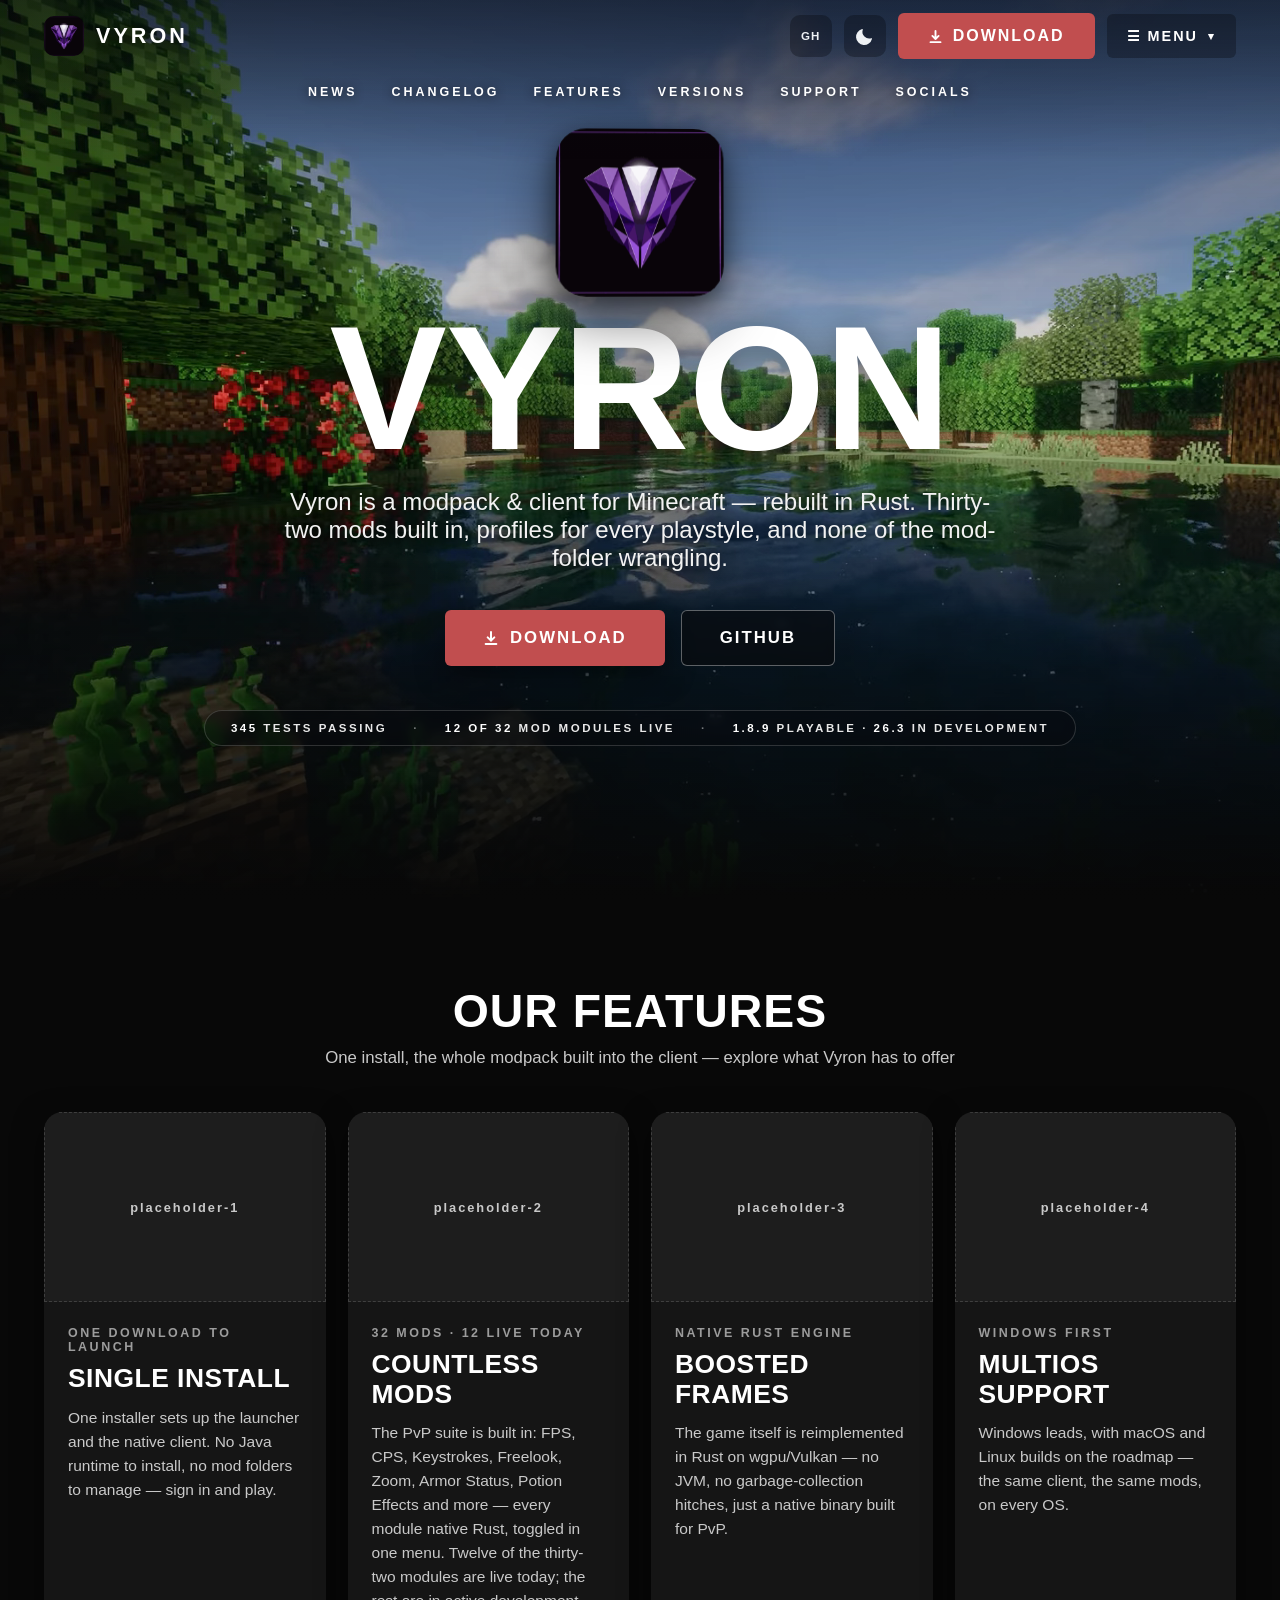
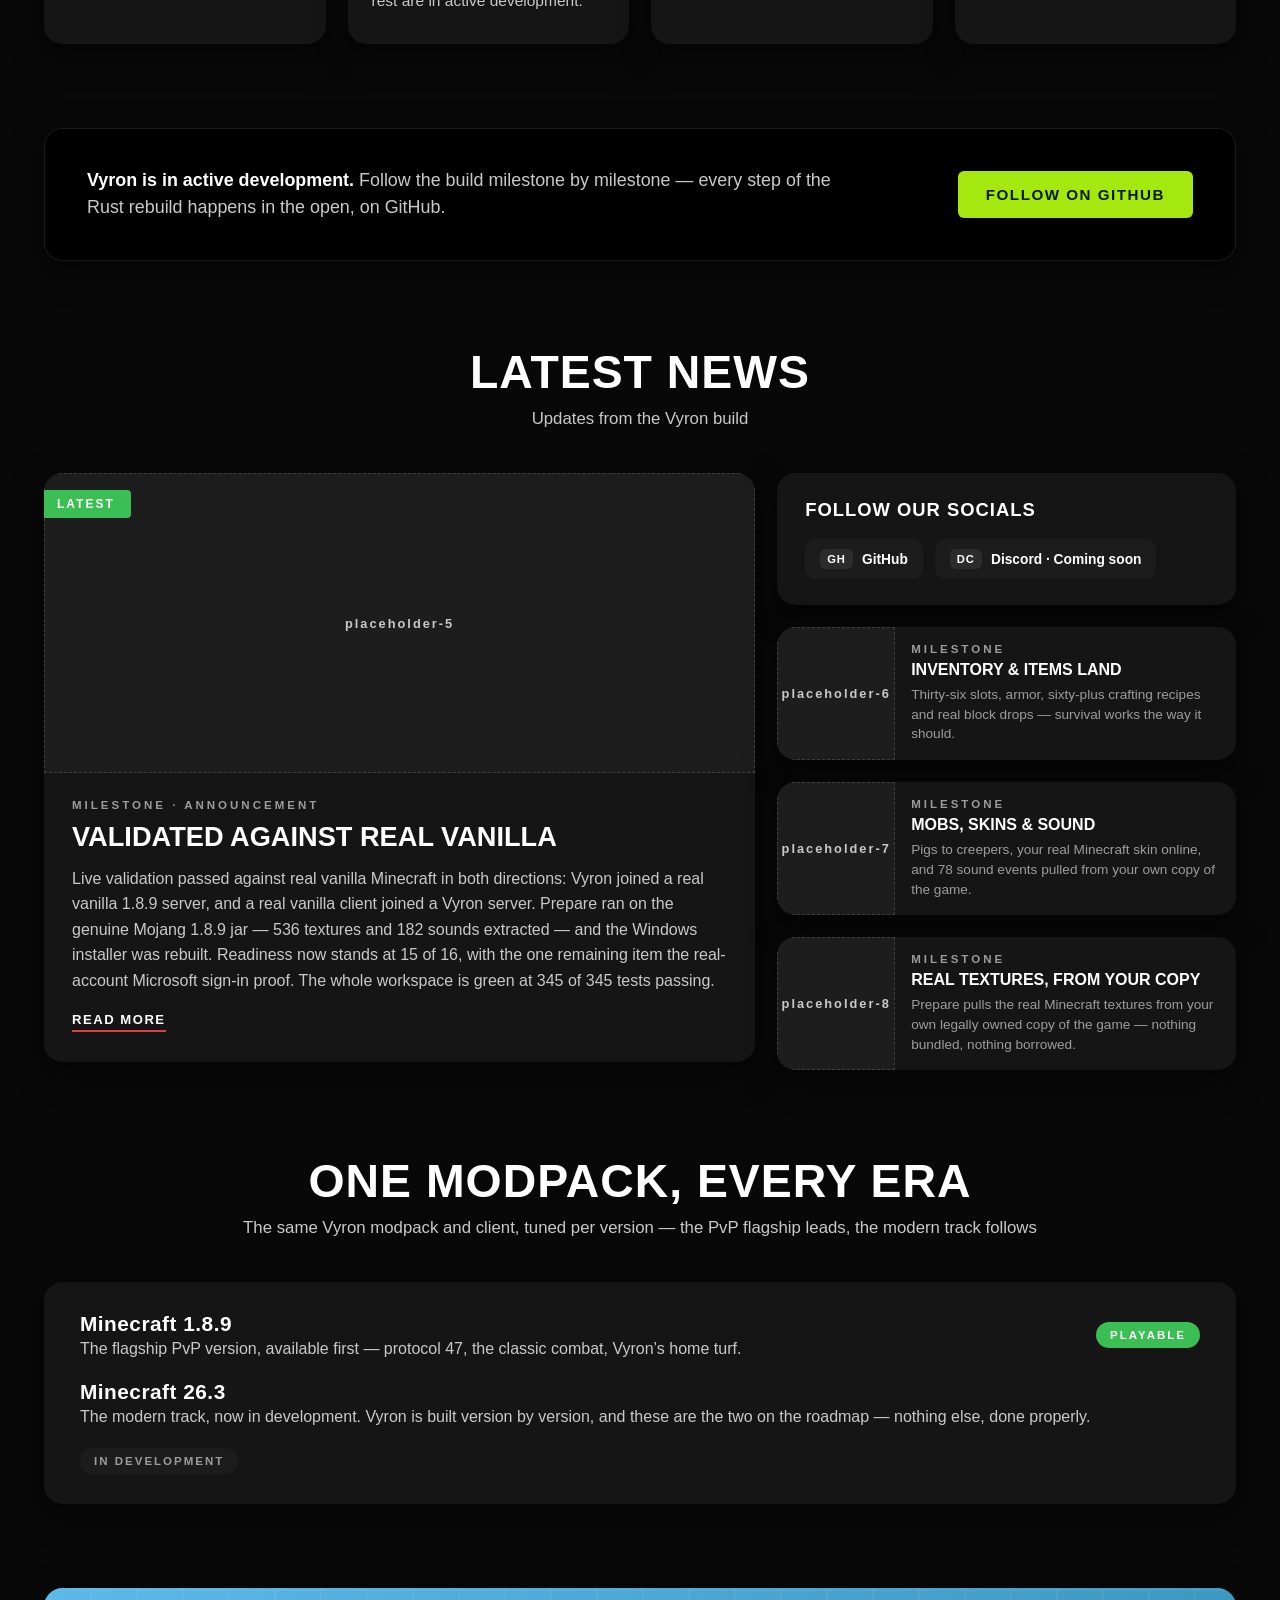
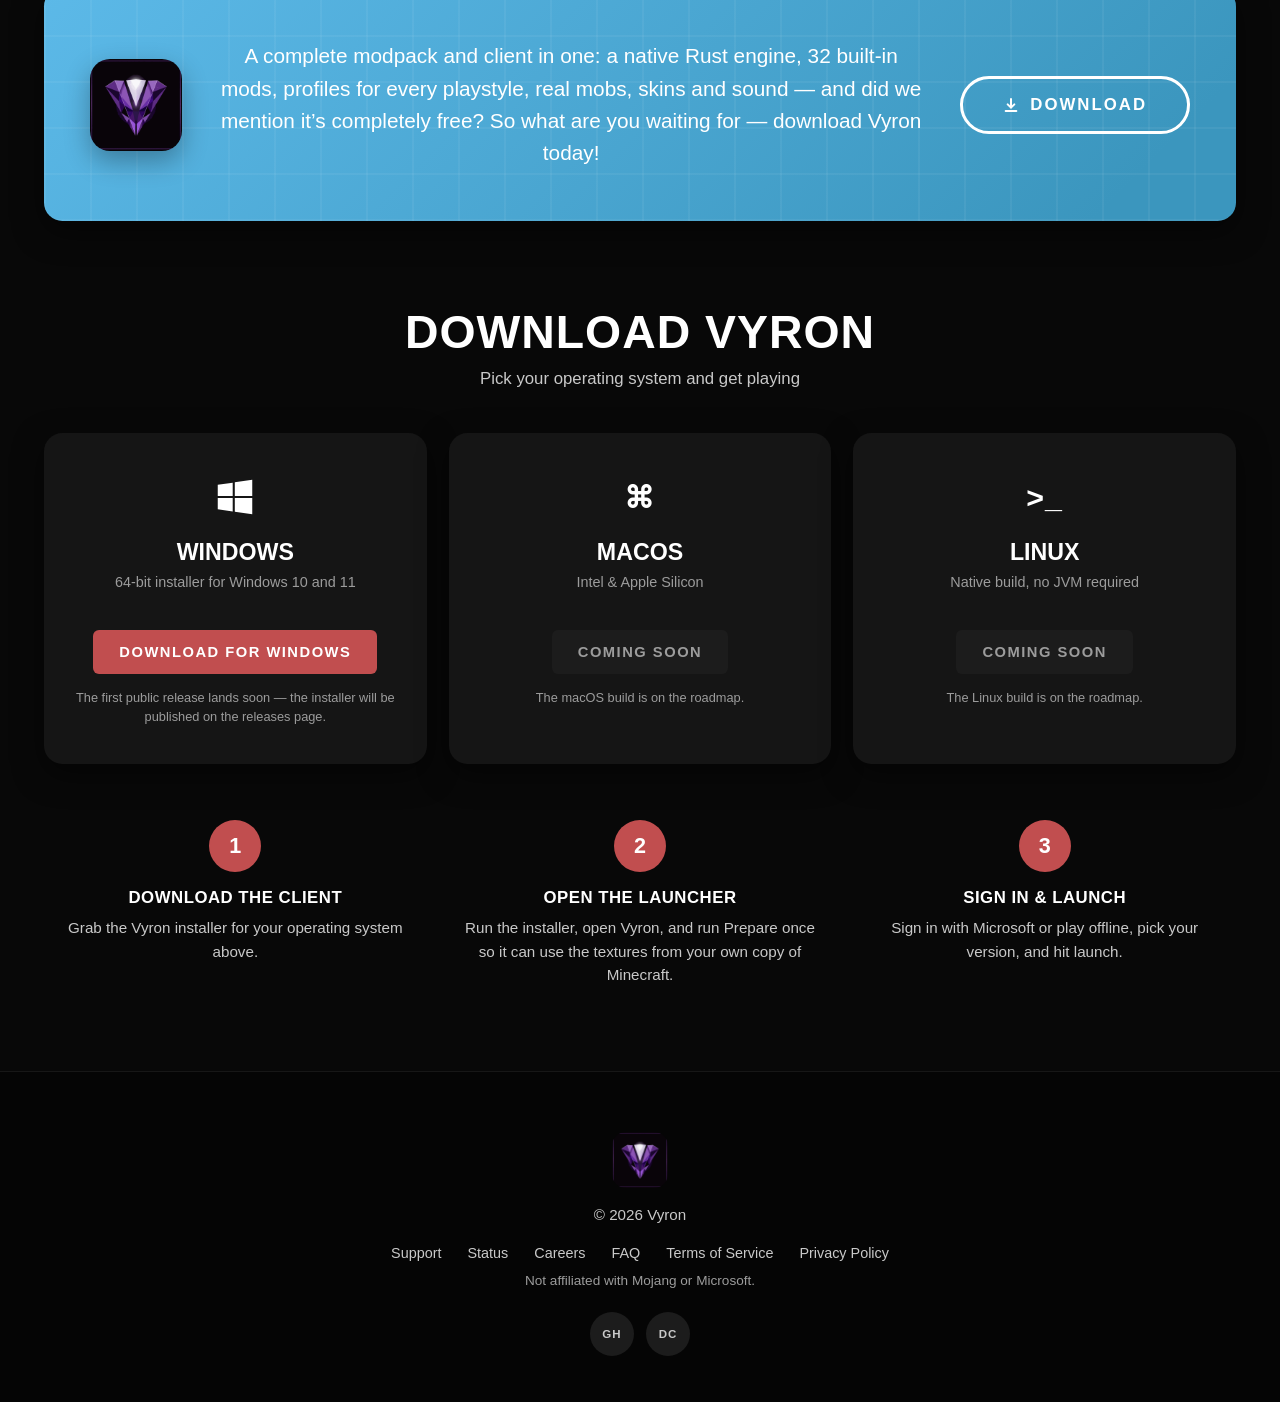
==== vyron/index.html @ 44a8073b "Vyron site: gem-logo custom cursor (theme-matched)" ====
<!DOCTYPE html>
<html lang="en" data-theme="dark">
<head>
<meta charset="UTF-8">
<meta name="viewport" content="width=device-width, initial-scale=1.0">
<title>Vyron — The Minecraft Modpack &amp; Client, Rebuilt in Rust</title>
<meta name="description" content="Vyron is a modpack and client for Minecraft, rebuilt natively in Rust — 32 mods built in, profiles for every playstyle, real mobs, inventory, skins and sound. Completely free.">
<link rel="icon" type="image/png" href="[data-uri]">
<script>
  /* Theme init (runs before first paint): saved choice wins, dark is the default. */
  (function () {
    var t = 'dark';
    try { var s = localStorage.getItem('vyron-theme'); if (s === 'light' || s === 'dark') t = s; } catch (e) {}
    document.documentElement.setAttribute('data-theme', t);
  })();
</script>
<style>
  /* Vyron v4 — dual-theme design system.
     Dark: the reference client's extracted dark palette (bg #080808, cards
     #151515, CTA #c14e4f, accents #db4040 / #3bbe54 / #3b96be / #A4E80F).
     Light: a designed companion palette in the same family — near-white
     surfaces, white cards, ink text, the same salmon CTA. */
  :root{
    --red:#c14e4f; --red-hover:#d2595a; --red-bright:#db4040;
    --green:#3bbe54; --lime:#a4e80f; --blue:#3b96be;
    --radius:1.15rem;
    --font-head:'Panton','Arial Black','Helvetica Neue',Arial,sans-serif;
    --font-body:'Roboto','Helvetica Neue',Arial,sans-serif;
  }
  [data-theme="dark"]{
    color-scheme:dark;
    --bg:#080808; --card:#151515; --muted:#1c1c1c; --muted2:#262626;
    --text:#ffffff; --text2:#c9c9c9; --text3:#9c9c9c;
    --nav-solid:#090400; --nav2:rgba(9,4,0,.65);
    --border:rgba(255,255,255,.07); --border2:rgba(255,255,255,.14);
    --iconbg:rgba(255,255,255,.07); --iconbg-hover:rgba(255,255,255,.15);
    --shadow:0 10px 30px rgba(0,0,0,.5);
    --panel-shadow:0 24px 60px rgba(0,0,0,.55);
    --scrim-top:rgba(4,6,10,.42);
    --foot-bg:#050505; --foot-text:#c9c9c9; --foot-text2:#9c9c9c; --foot-chip:#1c1c1c; --foot-chip-hover:#262626;
  }
  [data-theme="light"]{
    color-scheme:light;
    --bg:#f4f4f1; --card:#ffffff; --muted:#ececea; --muted2:#e1e1dc;
    --text:#14161a; --text2:#42474e; --text3:#72767e;
    --nav-solid:#ffffff; --nav2:rgba(255,255,255,.85);
    --border:rgba(15,20,25,.09); --border2:rgba(15,20,25,.18);
    --iconbg:rgba(15,20,25,.06); --iconbg-hover:rgba(15,20,25,.12);
    --shadow:0 10px 28px rgba(23,32,44,.10);
    --panel-shadow:0 24px 60px rgba(23,32,44,.22);
    --scrim-top:rgba(8,18,28,.30);
    --foot-bg:#101114; --foot-text:#c9c9c9; --foot-text2:#9c9c9c; --foot-chip:#1c1c1c; --foot-chip-hover:#262626;
  }
  *{margin:0;padding:0;box-sizing:border-box}
  html{scroll-behavior:smooth}
  body{background:var(--bg);color:var(--text);font-family:var(--font-body);-webkit-font-smoothing:antialiased;overflow-x:hidden;transition:background .35s ease,color .35s ease}
  a{color:inherit;text-decoration:none}
  img{display:block;max-width:100%}
  button{font-family:inherit}
  :focus-visible{outline:2px solid var(--blue);outline-offset:2px}
  .wrap{max-width:1240px;margin:0 auto;padding:0 24px}
  section[id],div[id="versions"],div[id="about"]{scroll-margin-top:118px}

  /* ---------- NAV ---------- */
  header{position:fixed;top:0;left:0;right:0;z-index:100}
  header .nav1,header .nav2{transition:background .35s ease,border-color .35s ease}
  /* Over the hero the header goes fully transparent: both bars lose
     their solid fill; a soft top gradient + white nav ink (scoped to
     the two bars, never the menu panel) keep text readable over the
     bright video in both themes. Past the hero, JS drops .over-hero
     and the theme's solid bar returns. */
  header.over-hero::before{content:"";position:absolute;inset:0;height:160px;background:linear-gradient(180deg,rgba(3,6,12,.46),rgba(3,6,12,0));pointer-events:none}
  header.over-hero .nav1,header.over-hero .nav2{--text:#ffffff;--text2:#eef1f4;--text3:#ccd3da;--iconbg:rgba(8,10,16,.34);--iconbg-hover:rgba(8,10,16,.56);background:transparent;border-bottom-color:transparent;position:relative;z-index:1}
  header.over-hero .nav2{backdrop-filter:none;-webkit-backdrop-filter:none}
  header.over-hero .brand span,header.over-hero .nav2 a{color:#fff;text-shadow:0 1px 10px rgba(0,0,0,.6)}
  .nav1{background:var(--nav-solid);border-bottom:1px solid var(--border);transition:background .35s ease}
  .nav1 .wrap{display:flex;align-items:center;justify-content:space-between;height:72px;gap:16px}
  .brand{display:flex;align-items:center;gap:12px;min-width:0}
  .brand img,.brand .logo-art{width:40px;height:40px;border-radius:10px;flex:none}
  .brand span{font-family:var(--font-head);font-weight:900;font-size:1.35rem;letter-spacing:3px;white-space:nowrap}
  .nav1-right{display:flex;align-items:center;gap:12px;flex:none}
  .icon-btn{display:inline-flex;align-items:center;justify-content:center;width:42px;height:42px;border-radius:10px;background:var(--iconbg);color:var(--text2);font-family:var(--font-head);font-size:.72rem;font-weight:900;letter-spacing:1px;cursor:pointer;border:none;transition:background .2s,color .2s}
  .icon-btn:hover{background:var(--iconbg-hover);color:var(--text)}
  .icon-btn svg{width:19px;height:19px;display:block}
  #themeBtn .ic-sun{display:none}
  [data-theme="light"] #themeBtn .ic-sun{display:block}
  [data-theme="light"] #themeBtn .ic-moon{display:none}
  .btn-download-nav{background:var(--red);color:#fff;font-family:var(--font-head);font-weight:900;letter-spacing:2px;font-size:1rem;padding:14px 30px;border-radius:6px;display:inline-flex;align-items:center;gap:10px;transition:background .2s;white-space:nowrap}
  .btn-download-nav:hover{background:var(--red-hover)}
  .btn-menu{background:var(--iconbg);color:var(--text);font-family:var(--font-head);font-weight:900;letter-spacing:2px;font-size:.9rem;padding:14px 20px;border-radius:6px;border:none;cursor:pointer;display:inline-flex;align-items:center;gap:10px;transition:background .2s;white-space:nowrap}
  .btn-menu:hover{background:var(--iconbg-hover)}
  .btn-menu .chev{transition:transform .25s ease;font-size:.7rem}
  .btn-menu[aria-expanded="true"] .chev{transform:rotate(180deg)}
  .nav2{background:var(--nav2);backdrop-filter:blur(8px);-webkit-backdrop-filter:blur(8px);border-bottom:1px solid var(--border)}
  @media(max-width:899px){.nav2{display:none}}
  .nav2 .wrap{display:flex;justify-content:center;flex-wrap:wrap;gap:8px 34px;padding-top:12px;padding-bottom:12px}
  .nav2 a{font-size:.78rem;font-weight:700;letter-spacing:3px;color:var(--text2);text-transform:uppercase;transition:color .2s}
  .nav2 a:hover{color:var(--text)}

  /* ---------- MENU PANEL (top-right) ---------- */
  .menu-panel{position:absolute;top:calc(100% + 8px);right:max(16px,calc((100vw - 1240px)/2 + 24px));width:min(332px,calc(100vw - 32px));background:var(--card);border:1px solid var(--border2);border-radius:16px;box-shadow:var(--panel-shadow);padding:10px;z-index:200;opacity:0;visibility:hidden;transform:translateY(-8px) scale(.98);transform-origin:top right;transition:opacity .18s ease,transform .18s ease,visibility .18s}
  .menu-panel.open{opacity:1;visibility:visible;transform:none}
  .menu-panel .mlabel{font-size:.68rem;font-weight:700;letter-spacing:3px;color:var(--text3);text-transform:uppercase;padding:10px 14px 6px}
  .menu-panel a.mlink{display:flex;justify-content:space-between;align-items:center;padding:12px 14px;border-radius:10px;font-weight:700;letter-spacing:1.5px;font-size:.86rem;text-transform:uppercase;color:var(--text);transition:background .15s}
  .menu-panel a.mlink:hover{background:var(--muted)}
  .menu-panel a.mlink .arr{color:var(--text3);font-weight:400;letter-spacing:0}
  .menu-panel .mdiv{height:1px;background:var(--border);margin:8px 6px}
  .menu-panel .mdload{display:flex;align-items:center;justify-content:center;gap:10px;margin:6px 4px 4px;background:var(--red);color:#fff;font-family:var(--font-head);font-weight:900;letter-spacing:2px;font-size:.95rem;padding:14px;border-radius:10px;transition:background .2s}
  .menu-panel .mdload:hover{background:var(--red-hover)}

  /* ---------- HERO ---------- */
  .hero{min-height:100vh;min-height:100svh;display:flex;align-items:center;justify-content:center;text-align:center;position:relative;overflow:hidden;background:#0a1220}
  .hero-stack{position:absolute;inset:0;will-change:transform}
  .hero-video{position:absolute;inset:0;width:100%;height:100%;object-fit:cover;object-position:center;display:block;background:#0a1220}
  .logo-art{display:block;background-image:url("[data-uri]");background-size:cover;background-position:center;border-radius:18%}
  [data-theme="light"] .logo-art{background-image:url("[data-uri]")}
  .hero::after{content:"";position:absolute;inset:0;pointer-events:none;background:linear-gradient(180deg,var(--scrim-top) 0%,rgba(4,6,10,.10) 42%,var(--bg) 100%)}
  .hero-inner{position:relative;z-index:1;padding:80px 24px 110px;display:flex;flex-direction:column;align-items:center}
  .hero-logo-stage{perspective:950px;margin-bottom:10px}
  .hero-logo3d{position:relative;width:168px;height:168px;transform-style:preserve-3d;will-change:transform}
  .hero-icon{width:100%;height:100%;border-radius:18%;margin:0;box-shadow:calc(var(--shx,0)*1px) calc(20px + var(--shy,0)*1px) 55px rgba(0,0,0,.55),calc(var(--shx,0)*.45px) 8px 22px rgba(0,0,0,.4)}
  .logo-fx{position:absolute;inset:0;pointer-events:none}
  .logo-shine-clip{position:absolute;inset:0;clip-path:polygon(40.5% 22.5%,59.5% 22.5%,50% 50.5%)}
  .logo-shine-band{position:absolute;top:-14%;bottom:-14%;left:0;width:55%;background:linear-gradient(100deg,transparent 0%,rgba(255,255,255,.5) 38%,rgba(255,255,255,.95) 50%,rgba(255,255,255,.5) 62%,transparent 100%);mix-blend-mode:screen;transform:translateX(-260%);animation:logoShine 6.4s ease-in-out infinite}
  @keyframes logoShine{0%{transform:translateX(-260%)}20%{transform:translateX(360%)}100%{transform:translateX(360%)}}
  .logo-spark{position:absolute;width:15px;height:15px;background:#fff;clip-path:polygon(50% 0,63% 37%,100% 50%,63% 63%,50% 100%,37% 63%,0 50%,37% 37%);filter:drop-shadow(0 0 5px rgba(255,255,255,.95));opacity:0;animation:sparkTwinkle 3.8s ease-in-out infinite}
  .logo-spark.sp1{left:35.8%;top:18.2%}
  .logo-spark.sp2{left:56.4%;top:19.4%;width:11px;height:11px;animation-delay:1.25s}
  .logo-spark.sp3{left:47.4%;top:47.6%;width:9px;height:9px;animation-delay:2.4s}
  @keyframes sparkTwinkle{0%,100%{opacity:0;transform:scale(.35) rotate(0deg)}10%{opacity:1;transform:scale(1) rotate(20deg)}22%{opacity:0;transform:scale(.35) rotate(40deg)}}
  .wordmark{font-family:var(--font-head);font-weight:900;font-size:clamp(4.2rem,15vw,11rem);line-height:.98;letter-spacing:-1px;color:#fff;text-shadow:0 6px 40px rgba(0,0,0,.6)}
  .hero-sub{margin-top:14px;font-size:clamp(1.05rem,2.4vw,1.5rem);font-weight:300;color:#f2f2f2;text-shadow:0 2px 14px rgba(0,0,0,.7);max-width:720px}
  .hero-btns{margin-top:38px;display:flex;gap:16px;flex-wrap:wrap;justify-content:center}
  .btn-hero-red{background:var(--red);color:#fff;font-family:var(--font-head);font-weight:900;letter-spacing:2px;font-size:1.05rem;padding:17px 38px;border-radius:6px;display:inline-flex;align-items:center;gap:11px;transition:background .2s,transform .2s;box-shadow:0 10px 30px rgba(0,0,0,.45)}
  .btn-hero-red:hover{background:var(--red-hover);transform:translateY(-2px)}
  .btn-hero-dark{background:rgba(10,10,12,.55);border:1px solid rgba(255,255,255,.35);color:#fff;font-family:var(--font-head);font-weight:900;letter-spacing:2px;font-size:1.05rem;padding:17px 38px;border-radius:6px;display:inline-flex;align-items:center;gap:11px;backdrop-filter:blur(4px);transition:background .2s,transform .2s}
  .btn-hero-dark:hover{background:rgba(10,10,12,.8);transform:translateY(-2px)}
  .hero-stats{margin-top:44px;display:flex;gap:10px 26px;flex-wrap:wrap;justify-content:center;background:rgba(8,10,14,.38);border:1px solid rgba(255,255,255,.16);backdrop-filter:blur(6px);border-radius:50px;padding:11px 26px}
  .hero-stats span{font-size:.72rem;font-weight:700;letter-spacing:2.5px;color:#e8e8e8;text-transform:uppercase;white-space:nowrap}
  .hero-stats b{color:#fff}
  .hero-stats .dot{color:rgba(255,255,255,.45)}

  /* ---------- SECTIONS ---------- */
  section{padding:84px 0}
  .sec-head{text-align:center;margin-bottom:44px}
  .sec-head h2{font-family:var(--font-head);font-weight:900;font-size:clamp(1.9rem,4.5vw,2.9rem);letter-spacing:1px;text-transform:uppercase}
  .sec-head p{color:var(--text2);margin-top:10px;font-weight:300;font-size:1.05rem}

  /* ---------- REVEAL ---------- */
  .reveal{opacity:0;transform:translateY(26px);transition:opacity .7s ease,transform .7s cubic-bezier(.2,.6,.2,1)}
  .reveal.in{opacity:1;transform:none}

  /* ---------- FEATURE CARDS ---------- */
  .cards4{display:grid;grid-template-columns:repeat(4,1fr);gap:22px}
  @media(max-width:1020px){.cards4{grid-template-columns:repeat(2,1fr)}}
  @media(max-width:560px){.cards4{grid-template-columns:1fr}}
  .fcard{background:var(--card);border-radius:var(--radius);overflow:hidden;box-shadow:var(--shadow);transition:transform .25s ease,box-shadow .25s ease,background .35s ease}
  .fcard:hover{transform:translateY(-5px)}
  .fcard .ph{height:190px;background-size:cover;background-position:center}
  .fcard .body{padding:24px 24px 30px}
  .stat{font-size:.78rem;font-weight:700;letter-spacing:2.5px;color:var(--text3);text-transform:uppercase;margin-bottom:10px}
  .fcard h3{font-family:var(--font-head);font-weight:900;font-size:1.65rem;letter-spacing:.5px;text-transform:uppercase;line-height:1.12}
  .fcard p{color:var(--text2);font-weight:300;margin-top:12px;line-height:1.55;font-size:.97rem}

  /* ---------- PARTNER-STYLE BANNER ---------- */
  .banner{background:#000;border:1px solid rgba(255,255,255,.10);border-radius:var(--radius);padding:38px 42px;display:flex;align-items:center;justify-content:space-between;gap:26px;flex-wrap:wrap;box-shadow:var(--shadow)}
  .banner p{font-size:1.12rem;font-weight:300;color:#c9c9c9;max-width:760px;line-height:1.55}
  .banner p strong{color:#fff;font-weight:700}
  .btn-lime{background:var(--lime);color:#0c1a00;font-family:var(--font-head);font-weight:900;letter-spacing:1.5px;font-size:.95rem;padding:15px 28px;border-radius:6px;white-space:nowrap;transition:filter .2s,transform .2s}
  .btn-lime:hover{filter:brightness(1.08);transform:translateY(-2px)}

  /* ---------- NEWS ---------- */
  .news-grid{display:grid;grid-template-columns:1.55fr 1fr;gap:22px;align-items:start}
  @media(max-width:900px){.news-grid{grid-template-columns:1fr}}
  .ncard{background:var(--card);border-radius:var(--radius);overflow:hidden;box-shadow:var(--shadow);transition:background .35s ease}
  .ncard .ph{height:300px;background-size:cover;background-position:center;position:relative}
  .ribbon{position:absolute;top:16px;left:-8px;background:var(--green);color:#fff;font-family:var(--font-head);font-weight:900;font-size:.75rem;letter-spacing:2px;padding:7px 16px 7px 20px;border-radius:4px}
  .ncard .body{padding:26px 28px 30px}
  .cat{font-size:.72rem;font-weight:700;letter-spacing:3px;color:var(--text3);text-transform:uppercase}
  .ncard h3{font-family:var(--font-head);font-weight:900;font-size:1.7rem;line-height:1.2;margin:10px 0 12px;text-transform:uppercase}
  .ncard p{color:var(--text2);font-weight:300;line-height:1.6}
  .readmore{display:inline-block;margin-top:18px;color:var(--text);font-weight:700;letter-spacing:1.5px;font-size:.82rem;text-transform:uppercase;border-bottom:2px solid var(--red-bright);padding-bottom:3px}
  .side-col{display:flex;flex-direction:column;gap:22px}
  .socials-card{background:var(--card);border-radius:var(--radius);padding:26px 28px;box-shadow:var(--shadow);transition:background .35s ease}
  .socials-card h3{font-family:var(--font-head);font-weight:900;letter-spacing:1px;font-size:1.15rem;text-transform:uppercase;margin-bottom:18px}
  .social-row{display:flex;gap:12px;flex-wrap:wrap}
  .soc{display:inline-flex;align-items:center;gap:9px;background:var(--muted);border-radius:10px;padding:10px 15px;font-weight:700;font-size:.86rem;color:var(--text);transition:background .2s}
  .soc:hover{background:var(--muted2)}
  .soc .g{font-family:var(--font-head);font-weight:900;font-size:.7rem;letter-spacing:1px;background:var(--iconbg);border-radius:6px;padding:4px 7px}
  .mini{display:flex;gap:16px;background:var(--card);border-radius:var(--radius);overflow:hidden;box-shadow:var(--shadow);align-items:stretch;transition:background .35s ease}
  .mini .ph{width:118px;flex:none;background-size:cover;background-position:center}
  .mini .body{padding:16px 18px 16px 0}
  .mini h4{font-family:var(--font-head);font-weight:900;font-size:1rem;line-height:1.25;text-transform:uppercase;margin-top:5px}
  .mini p{color:var(--text3);font-size:.85rem;font-weight:300;margin-top:5px;line-height:1.45}

  /* ---------- VERSIONS STRIP ---------- */
  .versions{padding:0 0 84px}
  .vstrip{background:var(--card);border-radius:var(--radius);padding:30px 36px;display:flex;align-items:center;justify-content:space-between;gap:22px;flex-wrap:wrap;box-shadow:var(--shadow);transition:background .35s ease}
  .vstrip .v{font-family:var(--font-head);font-weight:900;font-size:1.3rem;letter-spacing:.5px}
  .vstrip .d{color:var(--text2);font-weight:300;margin-top:4px}
  .pill{display:inline-block;font-size:.72rem;font-weight:900;letter-spacing:2px;padding:7px 14px;border-radius:50px;text-transform:uppercase;white-space:nowrap}
  .pill-on{background:var(--green);color:#fff}
  .pill-soon{background:var(--muted);color:var(--text3)}

  /* ---------- CLOSING CTA ---------- */
  .cta-card{border-radius:var(--radius);background:linear-gradient(135deg,#5cb9e8 0%,var(--blue) 90%);position:relative;overflow:hidden;padding:52px 46px;display:flex;align-items:center;gap:36px;flex-wrap:wrap;box-shadow:var(--shadow)}
  .cta-card::before{content:"";position:absolute;inset:0;background:repeating-linear-gradient(0deg,rgba(255,255,255,.05) 0 2px,transparent 2px 46px),repeating-linear-gradient(90deg,rgba(255,255,255,.05) 0 2px,transparent 2px 46px)}
  .cta-card img,.cta-card .logo-art{width:92px;height:92px;border-radius:20px;position:relative;z-index:1;box-shadow:0 10px 26px rgba(0,0,0,.3)}
  .cta-text{flex:1;min-width:260px;position:relative;z-index:1;color:#fff;font-size:clamp(1.05rem,2vw,1.3rem);font-weight:400;line-height:1.55;text-align:center}
  .btn-pill{position:relative;z-index:1;border:3px solid #fff;color:#fff;font-family:var(--font-head);font-weight:900;letter-spacing:2px;font-size:1.05rem;padding:16px 40px;border-radius:50px;display:inline-flex;align-items:center;gap:11px;background:transparent;transition:background .2s}
  .btn-pill:hover{background:rgba(255,255,255,.16)}

  /* ---------- DOWNLOAD ---------- */
  .os-grid{display:grid;grid-template-columns:repeat(3,1fr);gap:22px}
  @media(max-width:900px){.os-grid{grid-template-columns:1fr}}
  .oscard{background:var(--card);border-radius:var(--radius);padding:38px 30px;text-align:center;box-shadow:var(--shadow);transition:background .35s ease}
  .oscard .glyph{height:52px;display:flex;align-items:center;justify-content:center;color:var(--text)}
  .oscard .glyph svg{width:46px;height:46px}
  .oscard .glyph .mono{font-family:var(--font-head);font-weight:900;font-size:1.9rem;letter-spacing:1px}
  .oscard h3{font-family:var(--font-head);font-weight:900;font-size:1.45rem;text-transform:uppercase;margin:16px 0 6px}
  .oscard .sub{color:var(--text3);font-size:.9rem;font-weight:300;min-height:2.6em;line-height:1.45}
  .btn-os{display:inline-block;margin-top:20px;background:var(--red);color:#fff;font-family:var(--font-head);font-weight:900;letter-spacing:1.5px;font-size:.92rem;padding:14px 26px;border-radius:6px;transition:background .2s}
  .btn-os:hover{background:var(--red-hover)}
  .btn-os.disabled{background:var(--muted);color:var(--text3);pointer-events:none}
  .oscard .note{margin-top:14px;font-size:.8rem;color:var(--text3);font-weight:300;line-height:1.5}
  .steps{display:grid;grid-template-columns:repeat(3,1fr);gap:22px;margin-top:56px}
  @media(max-width:900px){.steps{grid-template-columns:1fr}}
  .step{text-align:center;padding:0 12px}
  .step .num{width:52px;height:52px;margin:0 auto 16px;border-radius:50%;background:var(--red);color:#fff;font-family:var(--font-head);font-weight:900;font-size:1.35rem;display:flex;align-items:center;justify-content:center}
  .step h4{font-family:var(--font-head);font-weight:900;text-transform:uppercase;letter-spacing:.5px;font-size:1.05rem}
  .step p{color:var(--text2);font-weight:300;margin-top:8px;line-height:1.55;font-size:.95rem}

  /* ---------- FOOTER ---------- */
  footer{background:var(--foot-bg);border-top:1px solid var(--border);padding:60px 0 46px;text-align:center;transition:background .35s ease}
  footer .ficon{width:56px;height:56px;border-radius:14px;margin:0 auto 18px}
  .fcopy{color:var(--foot-text);font-size:.95rem}
  .flinks{margin:22px 0 6px;display:flex;justify-content:center;flex-wrap:wrap;gap:10px 26px}
  .flinks a{color:var(--foot-text);font-size:.9rem}
  .flinks a:hover{color:#fff}
  .fnote{color:var(--foot-text2);font-size:.85rem;margin-top:12px}
  .fsocials{margin-top:24px;display:flex;justify-content:center;gap:12px}
  .fsoc{width:44px;height:44px;border-radius:50%;background:var(--foot-chip);display:inline-flex;align-items:center;justify-content:center;font-family:var(--font-head);font-weight:900;font-size:.72rem;letter-spacing:1px;color:var(--foot-text);transition:background .2s}
  .fsoc:hover{background:var(--foot-chip-hover)}

  /* ---------- SMALL SCREENS: header must always fit ---------- */
  @media(max-width:760px){
    .nav1 .wrap{height:60px;padding:0 14px;gap:8px}
    .brand{gap:9px}
    .brand img,.brand .logo-art{width:32px;height:32px;border-radius:8px}
    .brand span{font-size:1.02rem;letter-spacing:2px}
    .nav1-right{gap:8px}
    .icon-btn{width:38px;height:38px;border-radius:9px}
    .btn-download-nav{display:none}
    .btn-menu{padding:11px 13px;font-size:.8rem;letter-spacing:1.5px}
    .hero{min-height:100vh;min-height:100svh}
    .hero-inner{padding:56px 18px 84px}
    .hero-logo3d{width:112px;height:112px}
    .hero-stats{border-radius:18px;padding:10px 18px}
    section{padding:60px 0}
    .banner{padding:28px 24px}
    .cta-card{padding:38px 26px;justify-content:center;text-align:center}
    .vstrip{padding:24px}
  }
  @media(max-width:374px){
    .brand span{display:none}
  }
  @media (prefers-reduced-motion: reduce){
    html{scroll-behavior:auto}
    .reveal{opacity:1;transform:none;transition:none}
    .logo-shine-band,.logo-spark{animation:none}
    *{animation-duration:.01ms !important;transition-duration:.01ms !important}
  }
.ph{display:flex;align-items:center;justify-content:center;background:rgba(127,127,127,.08);border:1px dashed rgba(127,127,127,.35)}.ph-label{font-family:var(--font-head);font-size:.8rem;font-weight:700;letter-spacing:2px;color:var(--text2)}
  html{cursor:url("[data-uri]") 4 4,auto}
  html[data-theme="light"]{cursor:url("[data-uri]") 4 4,auto}
  a,button,input,select,textarea,label,[role="button"]{cursor:url("[data-uri]") 4 4,pointer}
  html[data-theme="light"] a,html[data-theme="light"] button,html[data-theme="light"] input,html[data-theme="light"] select,html[data-theme="light"] textarea,html[data-theme="light"] label{cursor:url("[data-uri]") 4 4,pointer}
  </style>
</head>
<body>

<!-- ============ NAV ============ -->
<header id="siteHeader" class="over-hero">
  <div class="nav1">
    <div class="wrap">
      <a class="brand" href="#top"><span class="logo-art" role="img" aria-label="Vyron logo"></span><span>VYRON</span></a>
      <div class="nav1-right">
        <a class="icon-btn" href="https://github.com/oFixmo/vyron-client" target="_blank" rel="noopener" title="Vyron on GitHub" aria-label="Vyron on GitHub">GH</a>
        <button class="icon-btn" id="themeBtn" type="button" title="Toggle light / dark theme" aria-label="Toggle light or dark theme">
          <svg class="ic-moon" viewBox="0 0 24 24" fill="currentColor" aria-hidden="true"><path d="M20.6 14.2A8.6 8.6 0 0 1 9.8 3.4a.6.6 0 0 0-.8-.8 10.2 10.2 0 1 0 12.4 12.4.6.6 0 0 0-.8-.8z"/></svg>
          <svg class="ic-sun" viewBox="0 0 24 24" fill="none" stroke="currentColor" stroke-width="2.4" stroke-linecap="round" aria-hidden="true"><circle cx="12" cy="12" r="4.4" fill="currentColor" stroke="none"/><path d="M12 2.5v2.6M12 18.9v2.6M2.5 12h2.6M18.9 12h2.6M4.9 4.9l1.8 1.8M17.3 17.3l1.8 1.8M19.1 4.9l-1.8 1.8M6.7 17.3l-1.8 1.8"/></svg>
        </button>
        <a class="btn-download-nav" href="#download"><svg width="15" height="15" viewBox="0 0 24 24" fill="none" stroke="currentColor" stroke-width="3" stroke-linecap="round" stroke-linejoin="round"><path d="M12 3v13m0 0l-5-5m5 5l5-5M4 21h16"/></svg>DOWNLOAD</a>
        <button class="btn-menu" id="menuBtn" type="button" aria-haspopup="true" aria-expanded="false" aria-controls="menuPanel">&#9776; MENU <span class="chev" aria-hidden="true">&#9662;</span></button>
      </div>
    </div>
  </div>
  <nav class="nav2" aria-label="Sections">
    <div class="wrap">
      <a href="#news">News</a>
      <a href="https://github.com/oFixmo/vyron-client/releases" target="_blank" rel="noopener">Changelog</a>
      <a href="#features">Features</a>
      <a href="#versions">Versions</a>
      <a href="https://github.com/oFixmo/vyron-client/issues" target="_blank" rel="noopener">Support</a>
      <a href="#socials">Socials</a>
    </div>
  </nav>
  <div class="menu-panel" id="menuPanel" role="menu" aria-label="Site menu">
    <div class="mlabel">Explore Vyron</div>
    <a class="mlink" href="#features" role="menuitem">Features <span class="arr">&rarr;</span></a>
    <a class="mlink" href="#news" role="menuitem">Latest News <span class="arr">&rarr;</span></a>
    <a class="mlink" href="#versions" role="menuitem">Versions <span class="arr">&rarr;</span></a>
    <a class="mlink" href="#socials" role="menuitem">Socials <span class="arr">&rarr;</span></a>
    <div class="mdiv"></div>
    <a class="mlink" href="https://github.com/oFixmo/vyron-client/releases" target="_blank" rel="noopener" role="menuitem">Changelog <span class="arr">&#8599;</span></a>
    <a class="mlink" href="https://github.com/oFixmo/vyron-client/issues" target="_blank" rel="noopener" role="menuitem">Support <span class="arr">&#8599;</span></a>
    <a class="mlink" href="https://github.com/oFixmo/vyron-client" target="_blank" rel="noopener" role="menuitem">GitHub <span class="arr">&#8599;</span></a>
    <a class="mdload" href="#download" role="menuitem"><svg width="15" height="15" viewBox="0 0 24 24" fill="none" stroke="currentColor" stroke-width="3" stroke-linecap="round" stroke-linejoin="round"><path d="M12 3v13m0 0l-5-5m5 5l5-5M4 21h16"/></svg>DOWNLOAD</a>
  </div>
</header>

<!-- ============ HERO (live wallpaper video behind) ============ -->
<div class="hero" id="top">
  <div class="hero-stack" id="heroStack" aria-hidden="true">
    <video class="hero-video" id="heroVideo" muted loop playsinline preload="none" poster="[data-uri]"></video>
  </div>
  <div class="hero-inner">
    <div class="hero-logo-stage">
      <div class="hero-logo3d" id="heroLogo3d">
        <span class="hero-icon logo-art" role="img" aria-label="Vyron logo"></span>
        <span class="logo-fx" aria-hidden="true">
          <span class="logo-shine-clip"><span class="logo-shine-band"></span></span>
          <span class="logo-spark sp1"></span>
          <span class="logo-spark sp2"></span>
          <span class="logo-spark sp3"></span>
        </span>
      </div>
    </div>
    <div class="wordmark">VYRON</div>
    <p class="hero-sub">Vyron is a modpack &amp; client for Minecraft — rebuilt in Rust. Thirty-two mods built in, profiles for every playstyle, and none of the mod-folder wrangling.</p>
    <div class="hero-btns">
      <a class="btn-hero-red" href="#download"><svg width="16" height="16" viewBox="0 0 24 24" fill="none" stroke="currentColor" stroke-width="3" stroke-linecap="round" stroke-linejoin="round"><path d="M12 3v13m0 0l-5-5m5 5l5-5M4 21h16"/></svg>DOWNLOAD</a>
      <a class="btn-hero-dark" href="https://github.com/oFixmo/vyron-client" target="_blank" rel="noopener">GITHUB</a>
    </div>
    <div class="hero-stats">
      <span><b>345</b> tests passing</span><span class="dot">&middot;</span>
      <span><b>12 of 32</b> mod modules live</span><span class="dot">&middot;</span>
      <span><b>1.8.9</b> playable &middot; <b>26.3</b> in development</span>
    </div>
  </div>
</div>

<!-- ============ FEATURES ============ -->
<section class="features" id="features">
  <div class="wrap">
    <div class="sec-head reveal">
      <h2>Our Features</h2>
      <p>One install, the whole modpack built into the client — explore what Vyron has to offer</p>
    </div>
    <div class="cards4">
      <article class="fcard reveal">
        <div class="ph"><span class="ph-label">placeholder-1</span></div>
        <div class="body">
          <div class="stat">One download to launch</div>
          <h3>Single Install</h3>
          <p>One installer sets up the launcher and the native client. No Java runtime to install, no mod folders to manage &mdash; sign in and play.</p>
        </div>
      </article>
      <article class="fcard reveal">
        <div class="ph"><span class="ph-label">placeholder-2</span></div>
        <div class="body">
          <div class="stat">32 mods &middot; 12 live today</div>
          <h3>Countless Mods</h3>
          <p>The PvP suite is built in: FPS, CPS, Keystrokes, Freelook, Zoom, Armor Status, Potion Effects and more &mdash; every module native Rust, toggled in one menu. Twelve of the thirty-two modules are live today; the rest are in active development.</p>
        </div>
      </article>
      <article class="fcard reveal">
        <div class="ph"><span class="ph-label">placeholder-3</span></div>
        <div class="body">
          <div class="stat">Native Rust engine</div>
          <h3>Boosted Frames</h3>
          <p>The game itself is reimplemented in Rust on wgpu/Vulkan &mdash; no JVM, no garbage-collection hitches, just a native binary built for PvP.</p>
        </div>
      </article>
      <article class="fcard reveal">
        <div class="ph"><span class="ph-label">placeholder-4</span></div>
        <div class="body">
          <div class="stat">Windows first</div>
          <h3>MultiOS Support</h3>
          <p>Windows leads, with macOS and Linux builds on the roadmap &mdash; the same client, the same mods, on every OS.</p>
        </div>
      </article>
    </div>
  </div>
</section>

<!-- ============ BANNER ============ -->
<div class="wrap" style="padding-bottom:84px">
  <div class="banner reveal">
    <p><strong>Vyron is in active development.</strong> Follow the build milestone by milestone &mdash; every step of the Rust rebuild happens in the open, on GitHub.</p>
    <a class="btn-lime" href="https://github.com/oFixmo/vyron-client" target="_blank" rel="noopener">FOLLOW ON GITHUB</a>
  </div>
</div>

<!-- ============ NEWS ============ -->
<section class="news" id="news" style="padding-top:0">
  <div class="wrap">
    <div class="sec-head reveal">
      <h2>Latest News</h2>
      <p>Updates from the Vyron build</p>
    </div>
    <div class="news-grid">
      <article class="ncard reveal">
        <div class="ph"><span class="ph-label">placeholder-5</span><span class="ribbon">LATEST</span></div>
        <div class="body">
          <div class="cat">Milestone &middot; Announcement</div>
          <h3>Validated Against Real Vanilla</h3>
          <p>Live validation passed against real vanilla Minecraft in both directions: Vyron joined a real vanilla 1.8.9 server, and a real vanilla client joined a Vyron server. Prepare ran on the genuine Mojang 1.8.9 jar &mdash; 536 textures and 182 sounds extracted &mdash; and the Windows installer was rebuilt. Readiness now stands at 15 of 16, with the one remaining item the real-account Microsoft sign-in proof. The whole workspace is green at 345 of 345 tests passing.</p>
          <a class="readmore" href="https://github.com/oFixmo/vyron-client" target="_blank" rel="noopener">Read more</a>
        </div>
      </article>
      <div class="side-col">
        <div class="socials-card reveal" id="socials">
          <h3>Follow Our Socials</h3>
          <div class="social-row">
            <a class="soc" href="https://github.com/oFixmo/vyron-client" target="_blank" rel="noopener"><span class="g">GH</span>GitHub</a>
            <span class="soc" title="Discord server coming soon"><span class="g">DC</span>Discord &middot; Coming soon</span>
          </div>
        </div>
        <article class="mini reveal">
          <div class="ph"><span class="ph-label">placeholder-6</span></div>
          <div class="body">
            <div class="cat">Milestone</div>
            <h4>Inventory &amp; Items Land</h4>
            <p>Thirty-six slots, armor, sixty-plus crafting recipes and real block drops &mdash; survival works the way it should.</p>
          </div>
        </article>
        <article class="mini reveal">
          <div class="ph"><span class="ph-label">placeholder-7</span></div>
          <div class="body">
            <div class="cat">Milestone</div>
            <h4>Mobs, Skins &amp; Sound</h4>
            <p>Pigs to creepers, your real Minecraft skin online, and 78 sound events pulled from your own copy of the game.</p>
          </div>
        </article>
        <article class="mini reveal">
          <div class="ph"><span class="ph-label">placeholder-8</span></div>
          <div class="body">
            <div class="cat">Milestone</div>
            <h4>Real Textures, From Your Copy</h4>
            <p>Prepare pulls the real Minecraft textures from your own legally owned copy of the game &mdash; nothing bundled, nothing borrowed.</p>
          </div>
        </article>
      </div>
    </div>
  </div>
</section>

<!-- ============ VERSIONS ============ -->
<div class="versions" id="versions">
  <div class="wrap">
    <div class="sec-head reveal">
      <h2>One Modpack, Every Era</h2>
      <p>The same Vyron modpack and client, tuned per version — the PvP flagship leads, the modern track follows</p>
    </div>
    <div class="vstrip reveal">
      <div>
        <div class="v">Minecraft 1.8.9</div>
        <div class="d">The flagship PvP version, available first — protocol 47, the classic combat, Vyron&rsquo;s home turf.</div>
      </div>
      <span class="pill pill-on">Playable</span>
      <div>
        <div class="v">Minecraft 26.3</div>
        <div class="d">The modern track, now in development. Vyron is built version by version, and these are the two on the roadmap — nothing else, done properly.</div>
      </div>
      <span class="pill pill-soon">In development</span>
    </div>
  </div>
</div>

<!-- ============ CLOSING CTA ============ -->
<div class="wrap" id="about" style="padding-bottom:84px">
  <div class="cta-card reveal">
    <span class="logo-art" role="img" aria-label="Vyron logo"></span>
    <p class="cta-text">A complete modpack and client in one: a native Rust engine, 32 built-in mods, profiles for every playstyle, real mobs, skins and sound &mdash; and did we mention it&rsquo;s completely free? So what are you waiting for &mdash; download Vyron today!</p>
    <a class="btn-pill" href="#download"><svg width="16" height="16" viewBox="0 0 24 24" fill="none" stroke="currentColor" stroke-width="3" stroke-linecap="round" stroke-linejoin="round"><path d="M12 3v13m0 0l-5-5m5 5l5-5M4 21h16"/></svg>DOWNLOAD</a>
  </div>
</div>

<!-- ============ DOWNLOAD ============ -->
<section id="download" style="padding-top:0">
  <div class="wrap">
    <div class="sec-head reveal">
      <h2>Download Vyron</h2>
      <p>Pick your operating system and get playing</p>
    </div>
    <div class="os-grid">
      <div class="oscard reveal">
        <div class="glyph"><svg viewBox="0 0 24 24" fill="currentColor" aria-hidden="true"><path d="M3 5.6 10.8 4.5v7H3zM11.9 4.3 21 3v8.5h-9.1zM3 12.5h7.8v7L3 18.4zM11.9 12.5H21V21l-9.1-1.3z"/></svg></div>
        <h3>Windows</h3>
        <p class="sub">64-bit installer for Windows 10 and 11</p>
        <a class="btn-os" href="https://github.com/oFixmo/vyron-client/releases" target="_blank" rel="noopener">DOWNLOAD FOR WINDOWS</a>
        <p class="note">The first public release lands soon &mdash; the installer will be published on the releases page.</p>
      </div>
      <div class="oscard reveal">
        <div class="glyph"><span class="mono">&#8984;</span></div>
        <h3>macOS</h3>
        <p class="sub">Intel &amp; Apple Silicon</p>
        <span class="btn-os disabled">COMING SOON</span>
        <p class="note">The macOS build is on the roadmap.</p>
      </div>
      <div class="oscard reveal">
        <div class="glyph"><span class="mono">&gt;_</span></div>
        <h3>Linux</h3>
        <p class="sub">Native build, no JVM required</p>
        <span class="btn-os disabled">COMING SOON</span>
        <p class="note">The Linux build is on the roadmap.</p>
      </div>
    </div>
    <div class="steps">
      <div class="step reveal">
        <div class="num">1</div>
        <h4>Download the client</h4>
        <p>Grab the Vyron installer for your operating system above.</p>
      </div>
      <div class="step reveal">
        <div class="num">2</div>
        <h4>Open the launcher</h4>
        <p>Run the installer, open Vyron, and run Prepare once so it can use the textures from your own copy of Minecraft.</p>
      </div>
      <div class="step reveal">
        <div class="num">3</div>
        <h4>Sign in &amp; launch</h4>
        <p>Sign in with Microsoft or play offline, pick your version, and hit launch.</p>
      </div>
    </div>
  </div>
</section>

<!-- ============ FOOTER ============ -->
<footer>
  <div class="wrap">
    <span class="ficon logo-art" role="img" aria-label="Vyron logo"></span>
    <div class="fcopy">&copy; 2026 Vyron</div>
    <div class="flinks">
      <a href="https://github.com/oFixmo/vyron-client/issues" target="_blank" rel="noopener">Support</a>
      <a href="https://github.com/oFixmo/vyron-client" target="_blank" rel="noopener">Status</a>
      <a href="https://github.com/oFixmo" target="_blank" rel="noopener">Careers</a>
      <a href="https://github.com/oFixmo/vyron-client#readme" target="_blank" rel="noopener">FAQ</a>
      <a href="#">Terms of Service</a>
      <a href="#">Privacy Policy</a>
    </div>
    <div class="fnote">Not affiliated with Mojang or Microsoft.</div>
    <div class="fsocials">
      <a class="fsoc" href="https://github.com/oFixmo/vyron-client" target="_blank" rel="noopener" title="GitHub">GH</a>
      <span class="fsoc" title="Discord server coming soon">DC</span>
    </div>
  </div>
</footer>

<script>
  /* ---------- Theme toggle ---------- */
  (function () {
    var btn = document.getElementById('themeBtn');
    function current() { return document.documentElement.getAttribute('data-theme') === 'light' ? 'light' : 'dark'; }
    function syncLabel() { btn.setAttribute('aria-label', current() === 'dark' ? 'Switch to light theme' : 'Switch to dark theme'); }
    syncLabel();
    btn.addEventListener('click', function () {
      var next = current() === 'dark' ? 'light' : 'dark';
      document.documentElement.setAttribute('data-theme', next);
      try { localStorage.setItem('vyron-theme', next); } catch (e) {}
      syncLabel();
      if (typeof window.__vyronSetSceneTheme === 'function') { try { window.__vyronSetSceneTheme(next); } catch (e) {} }
    });
  })();

  /* ---------- Top-right menu panel ---------- */
  (function () {
    var btn = document.getElementById('menuBtn');
    var panel = document.getElementById('menuPanel');
    function isOpen() { return panel.classList.contains('open'); }
    function open() { panel.classList.add('open'); btn.setAttribute('aria-expanded', 'true'); }
    function close() { panel.classList.remove('open'); btn.setAttribute('aria-expanded', 'false'); }
    btn.addEventListener('click', function (e) { e.stopPropagation(); isOpen() ? close() : open(); });
    panel.addEventListener('click', function (e) { if (e.target.closest('a')) close(); });
    document.addEventListener('pointerdown', function (e) {
      if (isOpen() && !panel.contains(e.target) && !btn.contains(e.target)) close();
    });
    document.addEventListener('keydown', function (e) {
      if (e.key === 'Escape' && isOpen()) { close(); btn.focus(); }
    });
  })();

  /* ---------- Reveal on scroll ---------- */
  (function () {
    var els = document.querySelectorAll('.reveal');
    if (!('IntersectionObserver' in window)) { els.forEach(function (el) { el.classList.add('in'); }); return; }
    var io = new IntersectionObserver(function (entries) {
      entries.forEach(function (en) { if (en.isIntersecting) { en.target.classList.add('in'); io.unobserve(en.target); } });
    }, { threshold: 0.12, rootMargin: '0px 0px -6% 0px' });
    els.forEach(function (el) { io.observe(el); });
  })();
</script>

<script>
  /* ================================================================
     HERO MOTION v4.3 \u2014 the owner's live Minecraft wallpaper video.
     - A 15 s seamless loop (a 1 s crossfade is baked into the seam)
       fills the whole first screen, under a transparent header.
     - The header gains the theme's solid bars once the hero is
       scrolled past (scroll-state class, synced on scroll/resize).
     - The video layer parallaxes against the cursor (eased), with a
       subtle Ken Burns drift when the pointer is still.
     - The hero gem logo tilts in 3D toward the cursor, its layered
       shadow shifting with the tilt; gentle float when idle.
     - Playback pauses when the tab is hidden or the hero is
       off-screen. prefers-reduced-motion / Save-Data: poster only.
     ================================================================ */
  (function () {
    var hero = document.querySelector('.hero');
    if (!hero) return;
    var header = document.getElementById('siteHeader');
    var stack = document.getElementById('heroStack');
    var logo = document.getElementById('heroLogo3d');
    var video = document.getElementById('heroVideo');
    var reduced = window.matchMedia('(prefers-reduced-motion: reduce)').matches;
    var saveData = !!(navigator.connection && navigator.connection.saveData);
    var stillOnly = reduced || saveData;

    /* --- wallpaper delivery: the publishing connector is UTF-8-only,
       so the encodes travel as base64 text chunks (assets/media/) and
       are assembled into a blob URL here. VP9 WebM where supported,
       MP4 otherwise; poster only if neither/fetch fails. --- */
    var CHUNKS = {
      webm: ['assets/media/hero-webm-0.txt', 'assets/media/hero-webm-1.txt', 'assets/media/hero-webm-2.txt'],
      mp4: ['assets/media/hero-mp4-0.txt']
    };
    function b64ToBytes(txt) {
      var bin = atob(txt), out = new Uint8Array(bin.length);
      for (var bi = 0; bi < bin.length; bi++) out[bi] = bin.charCodeAt(bi);
      return out;
    }
    function loadVideo() {
      if (!video || stillOnly) return;
      var probe = document.createElement('video');
      var kind = probe.canPlayType('video/webm; codecs="vp9"') ? 'webm'
               : (probe.canPlayType('video/mp4') ? 'mp4' : null);
      if (!kind) return;
      Promise.all(CHUNKS[kind].map(function (u) {
        return fetch(u).then(function (r) { if (!r.ok) throw new Error(u); return r.text(); });
      })).then(function (parts) {
        var blob = new Blob(parts.map(b64ToBytes), { type: kind === 'webm' ? 'video/webm' : 'video/mp4' });
        video.src = URL.createObjectURL(blob);
        applyPlayback();
      }).catch(function () { /* poster stays */ });
    }

    /* --- header: transparent over the hero, solid past it --- */
    function syncHeader() {
      if (!header) return;
      var past = window.scrollY > hero.offsetHeight - header.offsetHeight - 24;
      header.classList.toggle('over-hero', !past);
    }
    window.addEventListener('scroll', syncHeader, { passive: true });
    window.addEventListener('resize', syncHeader);
    syncHeader();

    /* --- video playback: hero on-screen + tab visible only --- */
    var heroVisible = true;
    function applyPlayback() {
      if (!video) return;
      if (!stillOnly && heroVisible && !document.hidden) {
        var p = video.play();
        if (p && p.catch) p.catch(function () {});
      } else {
        video.pause();
      }
    }
    if (video) {
      video.muted = true;
      if (stillOnly) {
        video.removeAttribute('autoplay');
        try { video.preload = 'none'; } catch (e) {}
        video.pause();
      }
    }
    if ('IntersectionObserver' in window) {
      new IntersectionObserver(function (en) {
        heroVisible = en[0].isIntersecting;
        applyPlayback();
      }, { threshold: 0.02 }).observe(hero);
    }
    document.addEventListener('visibilitychange', applyPlayback);
    applyPlayback();
    loadVideo();

    if (reduced) return;

    var tx = 0, ty = 0;          /* pointer target, -1..1 */
    var cx = 0, cy = 0;          /* eased pointer */
    var drift = 1;               /* idle-drift weight (starts idle) */
    var lastMove = -10;          /* clock time of last pointer move */
    window.addEventListener('pointermove', function (e) {
      if (e.pointerType && e.pointerType !== 'mouse' && e.pointerType !== 'pen') return;
      var r = hero.getBoundingClientRect();
      if (r.height < 10) return;
      var nx = ((e.clientX - r.left) / r.width) * 2 - 1;
      var ny = ((e.clientY - r.top) / r.height) * 2 - 1;
      tx = Math.max(-1, Math.min(1, nx));
      ty = Math.max(-1, Math.min(1, ny));
      lastMove = perfNow();
    }, { passive: true });

    var t0 = performance.now();
    function perfNow() { return (performance.now() - t0) / 1000; }

    function frame(nowMs) {
      requestAnimationFrame(frame);
      if (document.hidden || !heroVisible) return;
      var t = perfNow();

      /* --- eased pointer + idle drift --- */
      cx += (tx - cx) * 0.055;
      cy += (ty - cy) * 0.055;
      var idleTarget = (t - lastMove > 3) ? 1 : 0;
      drift += (idleTarget - drift) * 0.012;
      var dx = Math.sin(t * 0.21) * 5 * drift;
      var dy = Math.cos(t * 0.16) * 3.5 * drift;
      var sc = 1.06 + 0.006 * Math.sin(t * 0.11) * drift;

      /* --- video stack parallax (moves opposite the cursor) --- */
      if (stack) {
        stack.style.transform = 'translate3d(' + (-cx * 14 + dx).toFixed(2) + 'px,' + (-cy * 10 + dy).toFixed(2) + 'px,0) scale(' + sc.toFixed(4) + ')';
      }

      /* --- 3D logo tilt (toward the cursor) + idle float + shadow --- */
      if (logo) {
        var ry = cx * 13 + Math.sin(t * 0.4) * 3.5 * drift;
        var rx = -cy * 11 + Math.cos(t * 0.33) * 2.5 * drift;
        var fy = Math.sin(t * 0.85) * 4.5 * drift;
        logo.style.transform = 'translateY(' + fy.toFixed(2) + 'px) rotateX(' + rx.toFixed(2) + 'deg) rotateY(' + ry.toFixed(2) + 'deg)';
        logo.style.setProperty('--shx', (-ry * 1.15).toFixed(1));
        logo.style.setProperty('--shy', (rx * 0.85).toFixed(1));
      }
    }
    requestAnimationFrame(frame);
  })();
</script>

</body>
</html>
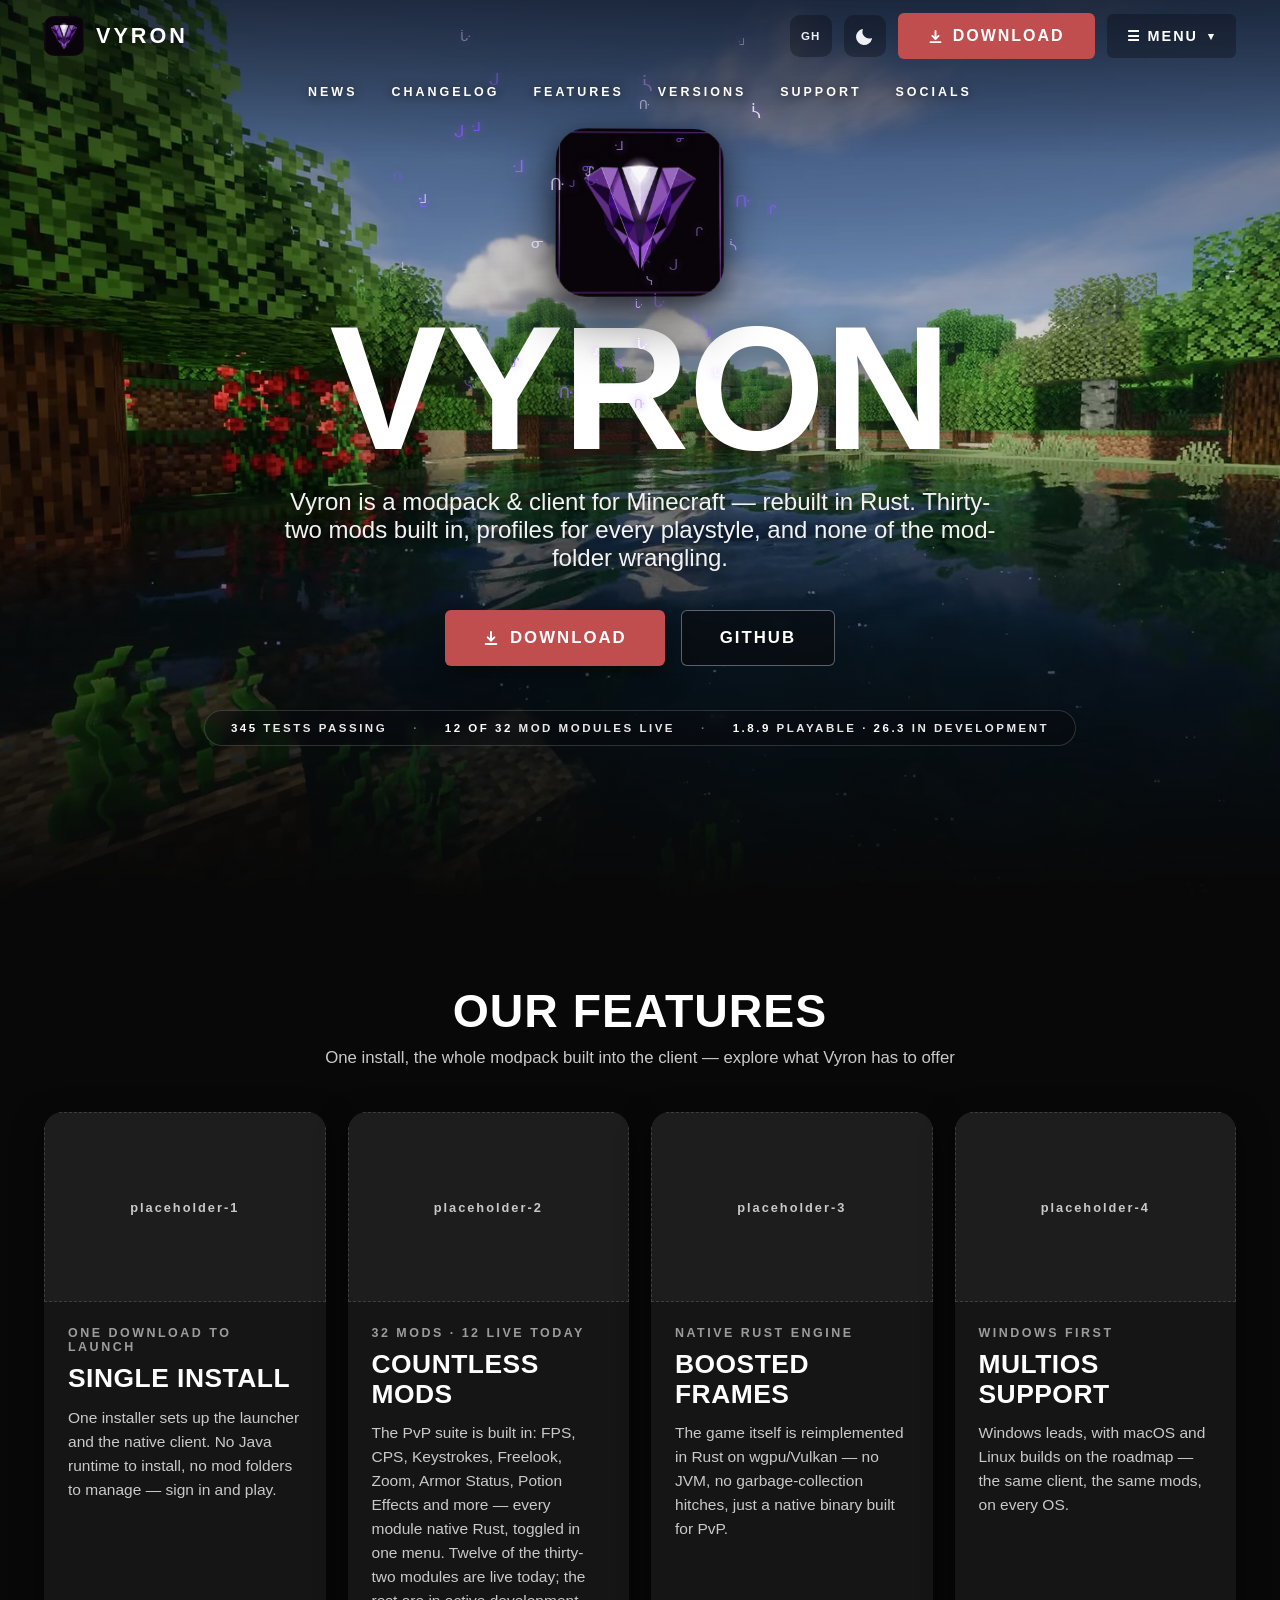
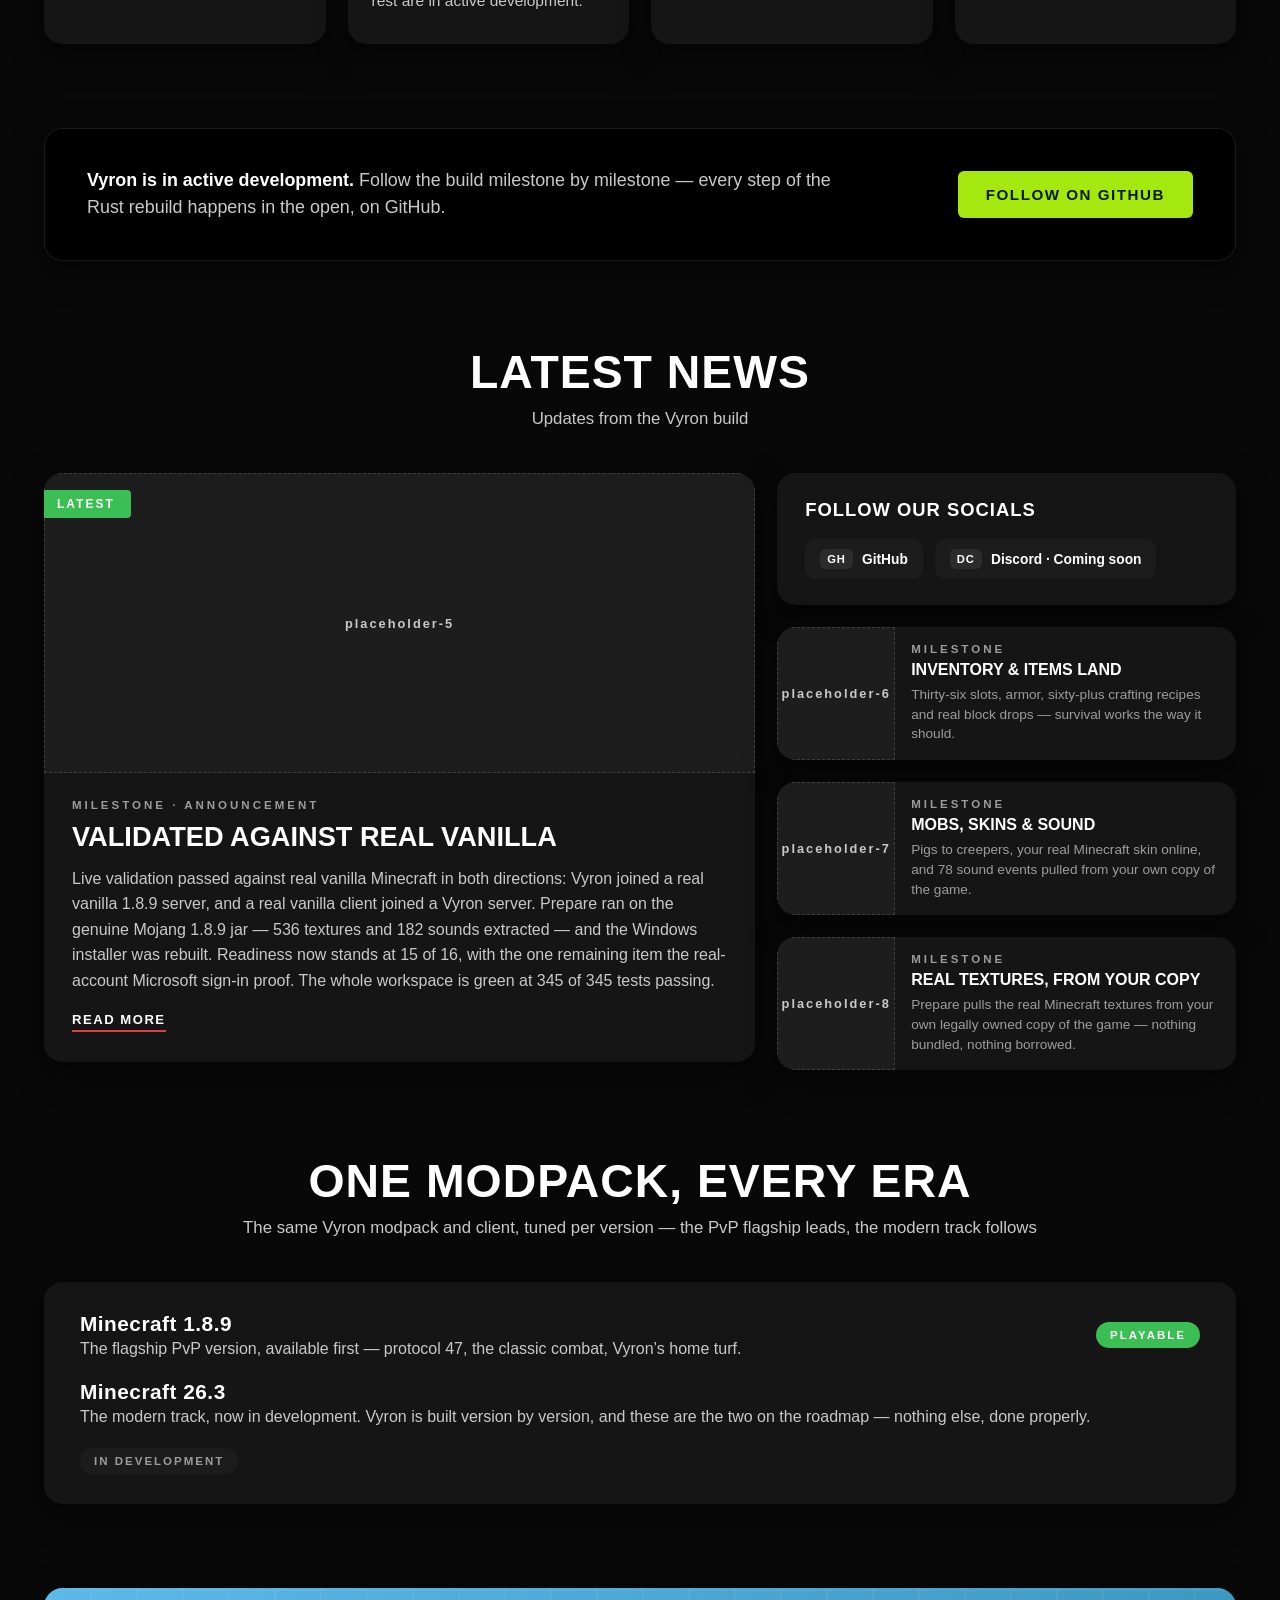
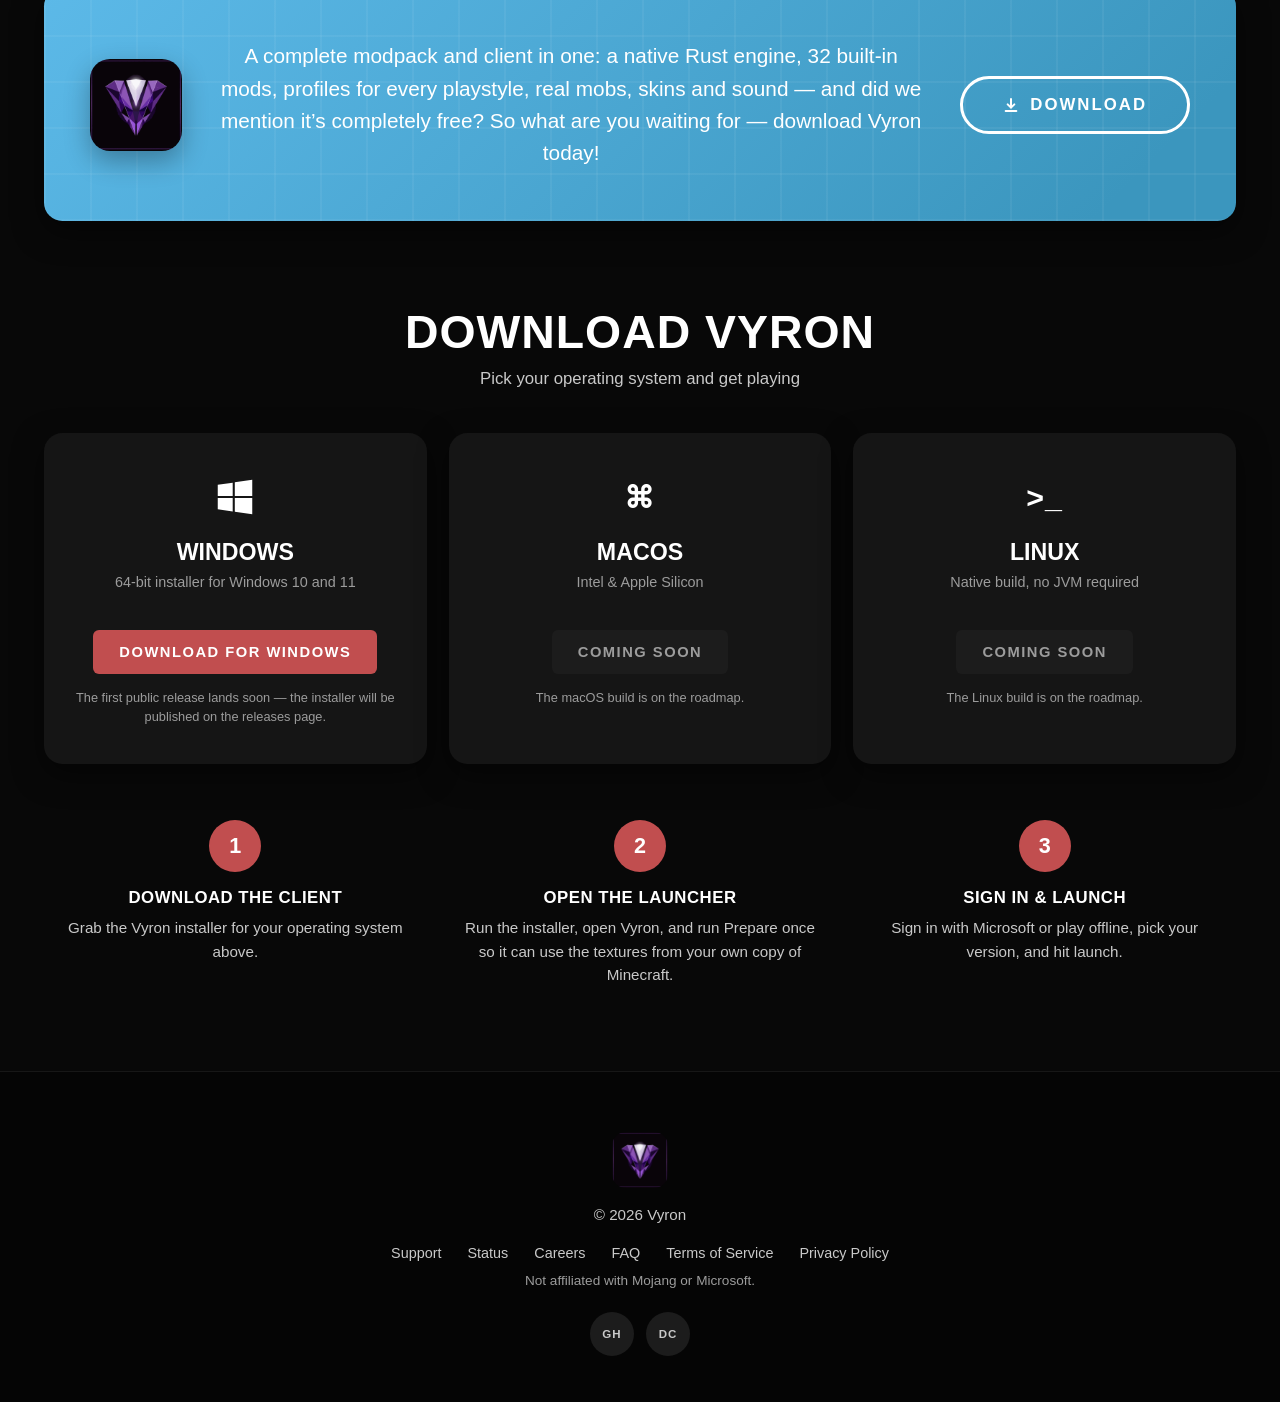
==== commit 99d23b84: "Vyron site: transparent tilted gem cursor everywhere (no finger fallback) + enchanting mana particle" ====
--- a/vyron/index.html
+++ b/vyron/index.html
@@ -271,10 +271,8 @@
     *{animation-duration:.01ms !important;transition-duration:.01ms !important}
   }
 .ph{display:flex;align-items:center;justify-content:center;background:rgba(127,127,127,.08);border:1px dashed rgba(127,127,127,.35)}.ph-label{font-family:var(--font-head);font-size:.8rem;font-weight:700;letter-spacing:2px;color:var(--text2)}
-  html{cursor:url("[data-uri]") 4 4,auto}
-  html[data-theme="light"]{cursor:url("[data-uri]") 4 4,auto}
-  a,button,input,select,textarea,label,[role="button"]{cursor:url("[data-uri]") 4 4,pointer}
-  html[data-theme="light"] a,html[data-theme="light"] button,html[data-theme="light"] input,html[data-theme="light"] select,html[data-theme="light"] textarea,html[data-theme="light"] label{cursor:url("[data-uri]") 4 4,pointer}
+  *{cursor:url("[data-uri]") 13 12,auto!important}
+  #manaFx{position:absolute;inset:0;width:100%;height:100%;display:block;pointer-events:none;z-index:2}
   </style>
 </head>
 <body>
@@ -321,6 +319,7 @@
 
 <!-- ============ HERO (live wallpaper video behind) ============ -->
 <div class="hero" id="top">
+    <canvas id="manaFx" aria-hidden="true"></canvas>
   <div class="hero-stack" id="heroStack" aria-hidden="true">
     <video class="hero-video" id="heroVideo" muted loop playsinline preload="none" poster="[data-uri]"></video>
   </div>
@@ -747,5 +746,88 @@
   })();
 </script>
 
+
+<script>
+  /* ---------- Enchanting-table mana: glyph particles stream from the
+     air around the hero logo and gather into it, like the runes that
+     fly from bookshelves to an enchanting table. Canvas overlay,
+     pointer-events none, capped, pauses off-screen / hidden tab,
+     off for reduced motion. */
+  (function () {
+    if (window.matchMedia('(prefers-reduced-motion: reduce)').matches) return;
+    var cv = document.getElementById('manaFx');
+    var logo = document.getElementById('heroLogo3d');
+    if (!cv || !logo) return;
+    var ctx = cv.getContext('2d');
+    var hero = cv.parentElement;
+    var W = 0, H = 0, cx = 0, cy = 0, running = true, raf = null;
+    var DPR = Math.min(window.devicePixelRatio || 1, 1.5);
+    function size() {
+      var r = hero.getBoundingClientRect();
+      W = r.width; H = r.height;
+      cv.width = Math.round(W * DPR); cv.height = Math.round(H * DPR);
+      ctx.setTransform(DPR, 0, 0, DPR, 0, 0);
+      var lr = logo.getBoundingClientRect();
+      cx = lr.left - r.left + lr.width / 2;
+      cy = lr.top - r.top + lr.height / 2;
+    }
+    size();
+    window.addEventListener('resize', size);
+    var GLYPHS = '\u1511\u14b7\u14f5\u148b\u148d\u14b2\u14ed\u14c2\u149f\u145a';
+    var COLORS = ['#c9a7ff', '#9b6bff', '#ffffff', '#8b5cf6'];
+    var MAX = 42, parts = [];
+    function spawn(p) {
+      var ang = Math.random() * Math.PI * 2;
+      var rad = 150 + Math.random() * 190;
+      p.x = cx + Math.cos(ang) * rad;
+      p.y = cy + Math.sin(ang) * rad * 0.82;
+      p.g = GLYPHS[Math.floor(Math.random() * GLYPHS.length)];
+      p.c = COLORS[Math.floor(Math.random() * COLORS.length)];
+      p.s = 9 + Math.random() * 8;
+      p.ph = Math.random() * Math.PI * 2;
+      p.sp = 0.55 + Math.random() * 0.5;
+      return p;
+    }
+    for (var i = 0; i < MAX; i++) {
+      var p = spawn({});
+      // pre-scatter along the path so the stream is already flowing
+      var t = Math.random();
+      p.x = cx + (p.x - cx) * t; p.y = cy + (p.y - cy) * t;
+      parts.push(p);
+    }
+    function tick() {
+      if (!running) { raf = null; return; }
+      ctx.clearRect(0, 0, W, H);
+      ctx.textAlign = 'center'; ctx.textBaseline = 'middle';
+      for (var i = 0; i < parts.length; i++) {
+        var p = parts[i];
+        var dx = cx - p.x, dy = cy - p.y;
+        var d = Math.sqrt(dx * dx + dy * dy) || 1;
+        var pull = p.sp * (0.7 + 60 / (d + 40));
+        p.x += (dx / d) * pull + (-dy / d) * 0.35; // inward + slight swirl
+        p.y += (dy / d) * pull + (dx / d) * 0.35;
+        p.ph += 0.05;
+        if (d < 30) { spawn(p); continue; }
+        var a = d > 190 ? Math.max(0, (340 - d) / 150) : Math.min(1, (d - 26) / 60);
+        ctx.globalAlpha = Math.max(0, Math.min(1, a)) * (0.75 + 0.25 * Math.sin(p.ph));
+        ctx.font = p.s + 'px sans-serif';
+        ctx.shadowColor = '#8b5cf6'; ctx.shadowBlur = 9;
+        ctx.fillStyle = p.c;
+        ctx.fillText(p.g, p.x, p.y);
+      }
+      ctx.globalAlpha = 1; ctx.shadowBlur = 0;
+      raf = requestAnimationFrame(tick);
+    }
+    function play() { if (!raf && running && !document.hidden) raf = requestAnimationFrame(tick); }
+    if ('IntersectionObserver' in window) {
+      new IntersectionObserver(function (en) {
+        running = en[0].isIntersecting;
+        if (running) play(); 
+      }, { threshold: 0.02 }).observe(hero);
+    }
+    document.addEventListener('visibilitychange', play);
+    play();
+  })();
+</script>
 </body>
 </html>
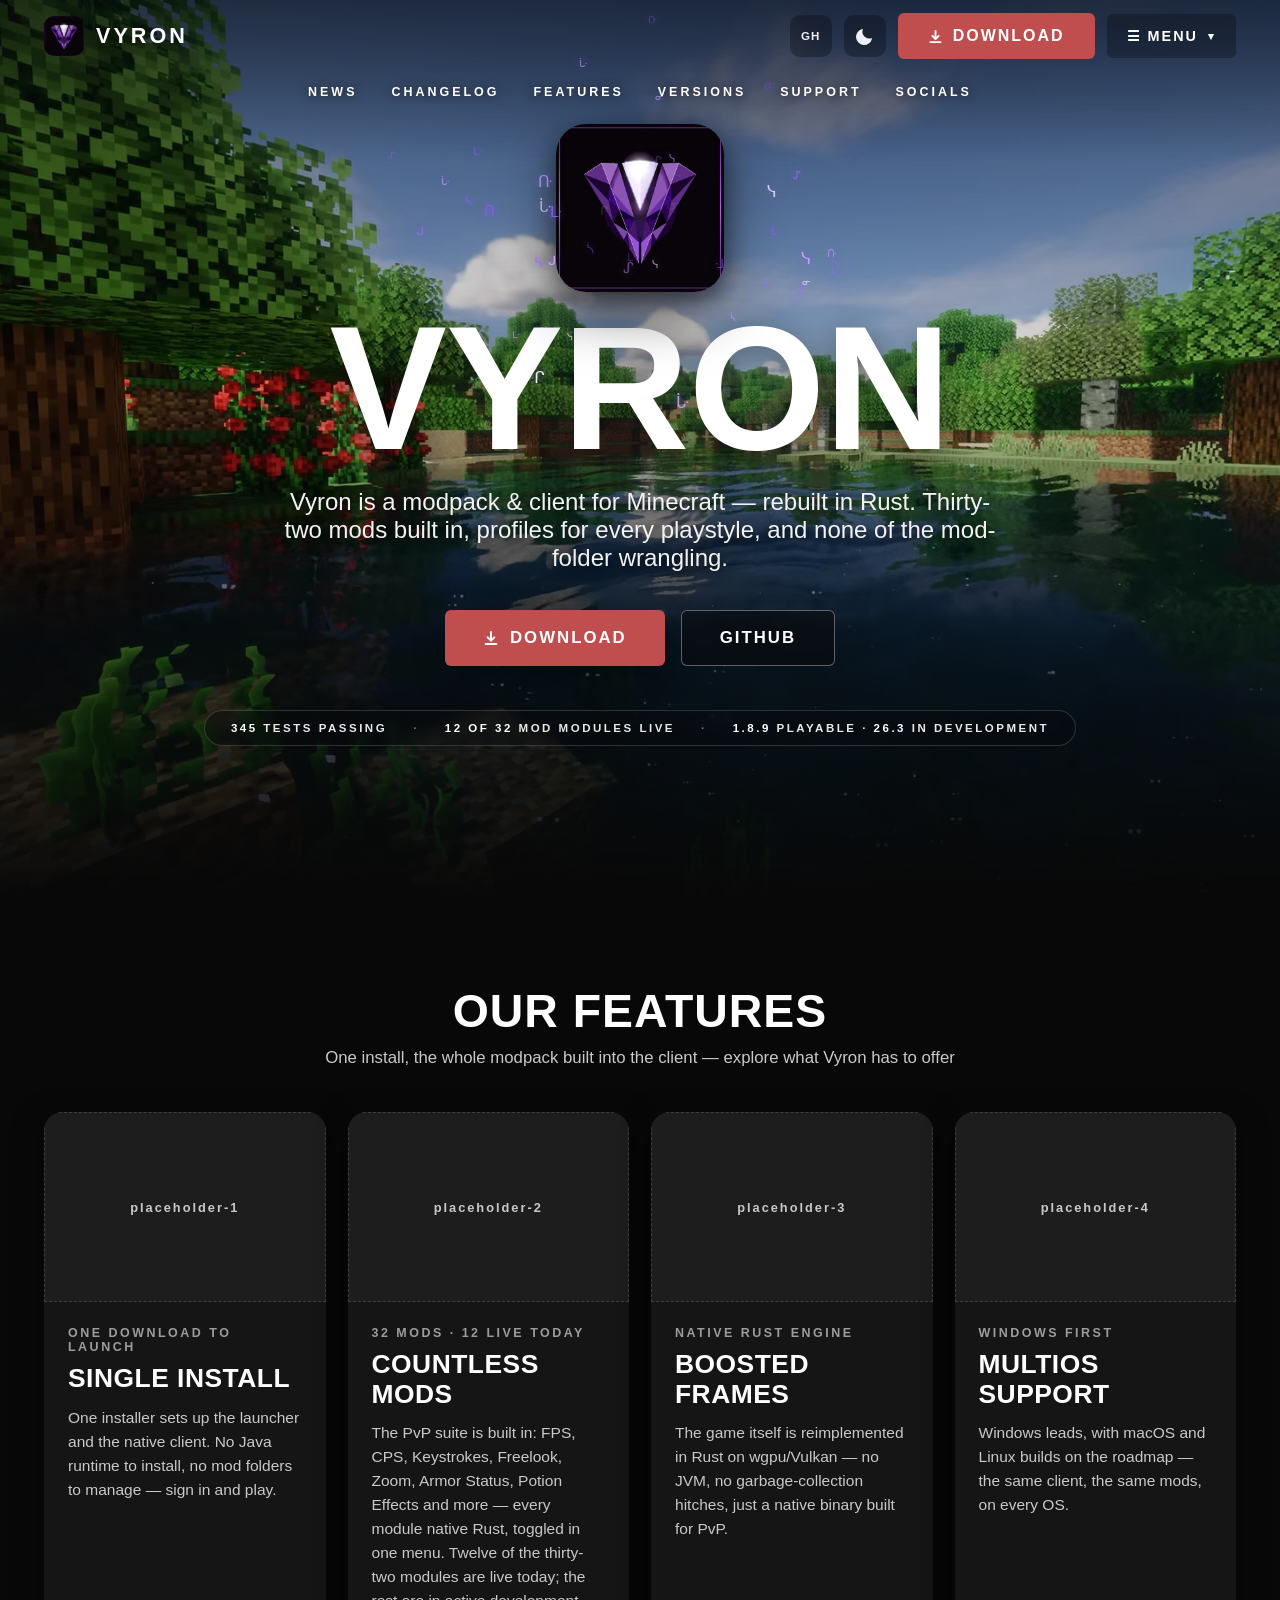
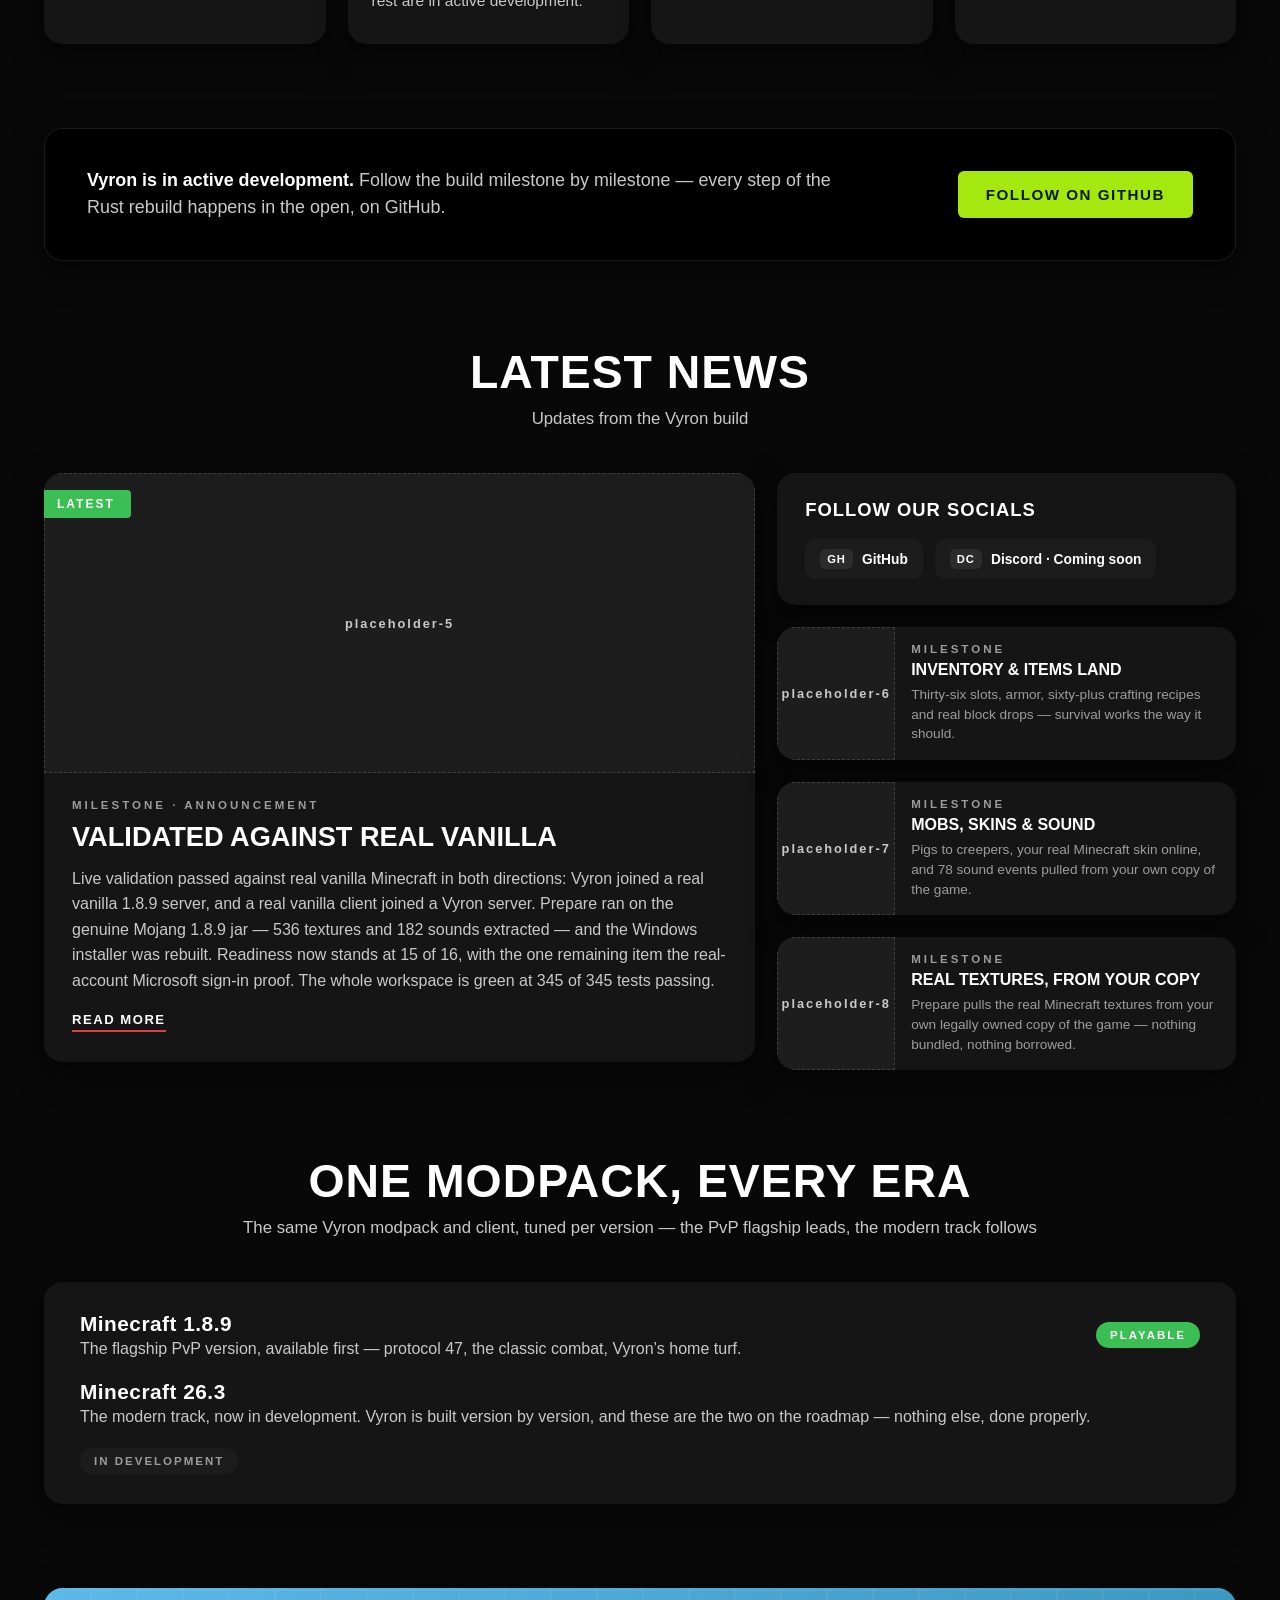
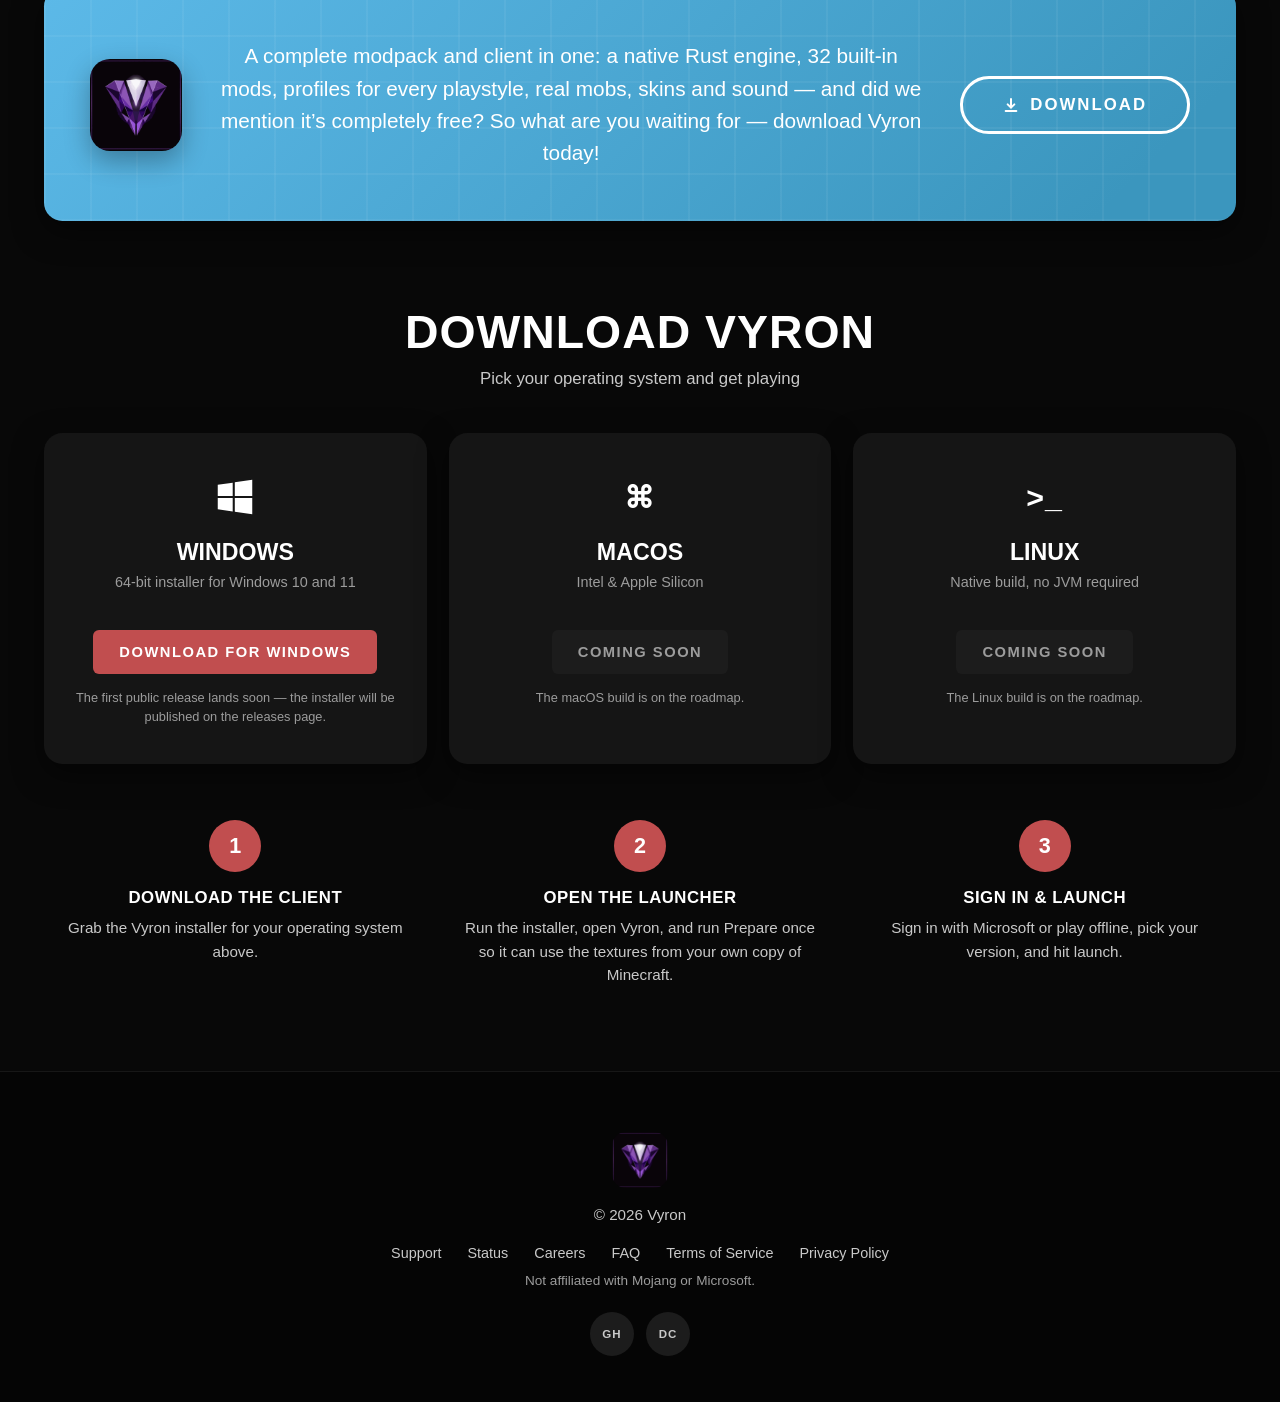
==== commit 4a088659: "Vyron site: loader + poster for 4K hero, diamond-only logo hover" ====
--- a/vyron/index.html
+++ b/vyron/index.html
@@ -120,6 +120,7 @@
   .hero-logo3d{position:relative;width:168px;height:168px;transform-style:preserve-3d;will-change:transform}
   .hero-icon{width:100%;height:100%;border-radius:18%;margin:0;box-shadow:calc(var(--shx,0)*1px) calc(20px + var(--shy,0)*1px) 55px rgba(0,0,0,.55),calc(var(--shx,0)*.45px) 8px 22px rgba(0,0,0,.4)}
   .logo-fx{position:absolute;inset:0;pointer-events:none}
+  .logo-diamond{position:absolute;inset:0;clip-path:polygon(50% 9%,59% 22%,56% 46%,50% 58%,44% 46%,41% 22%);transform-origin:center;filter:brightness(1.12) drop-shadow(0 0 10px rgba(255,255,255,.5));pointer-events:none;will-change:transform}
   .logo-shine-clip{position:absolute;inset:0;clip-path:polygon(40.5% 22.5%,59.5% 22.5%,50% 50.5%)}
   .logo-shine-band{position:absolute;top:-14%;bottom:-14%;left:0;width:55%;background:linear-gradient(100deg,transparent 0%,rgba(255,255,255,.5) 38%,rgba(255,255,255,.95) 50%,rgba(255,255,255,.5) 62%,transparent 100%);mix-blend-mode:screen;transform:translateX(-260%);animation:logoShine 6.4s ease-in-out infinite}
   @keyframes logoShine{0%{transform:translateX(-260%)}20%{transform:translateX(360%)}100%{transform:translateX(360%)}}
@@ -321,12 +322,13 @@
 <div class="hero" id="top">
     <canvas id="manaFx" aria-hidden="true"></canvas>
   <div class="hero-stack" id="heroStack" aria-hidden="true">
-    <video class="hero-video" id="heroVideo" muted loop playsinline preload="none" poster="[data-uri]"></video>
+    <video class="hero-video" id="heroVideo" muted loop playsinline preload="none" poster="[data-uri]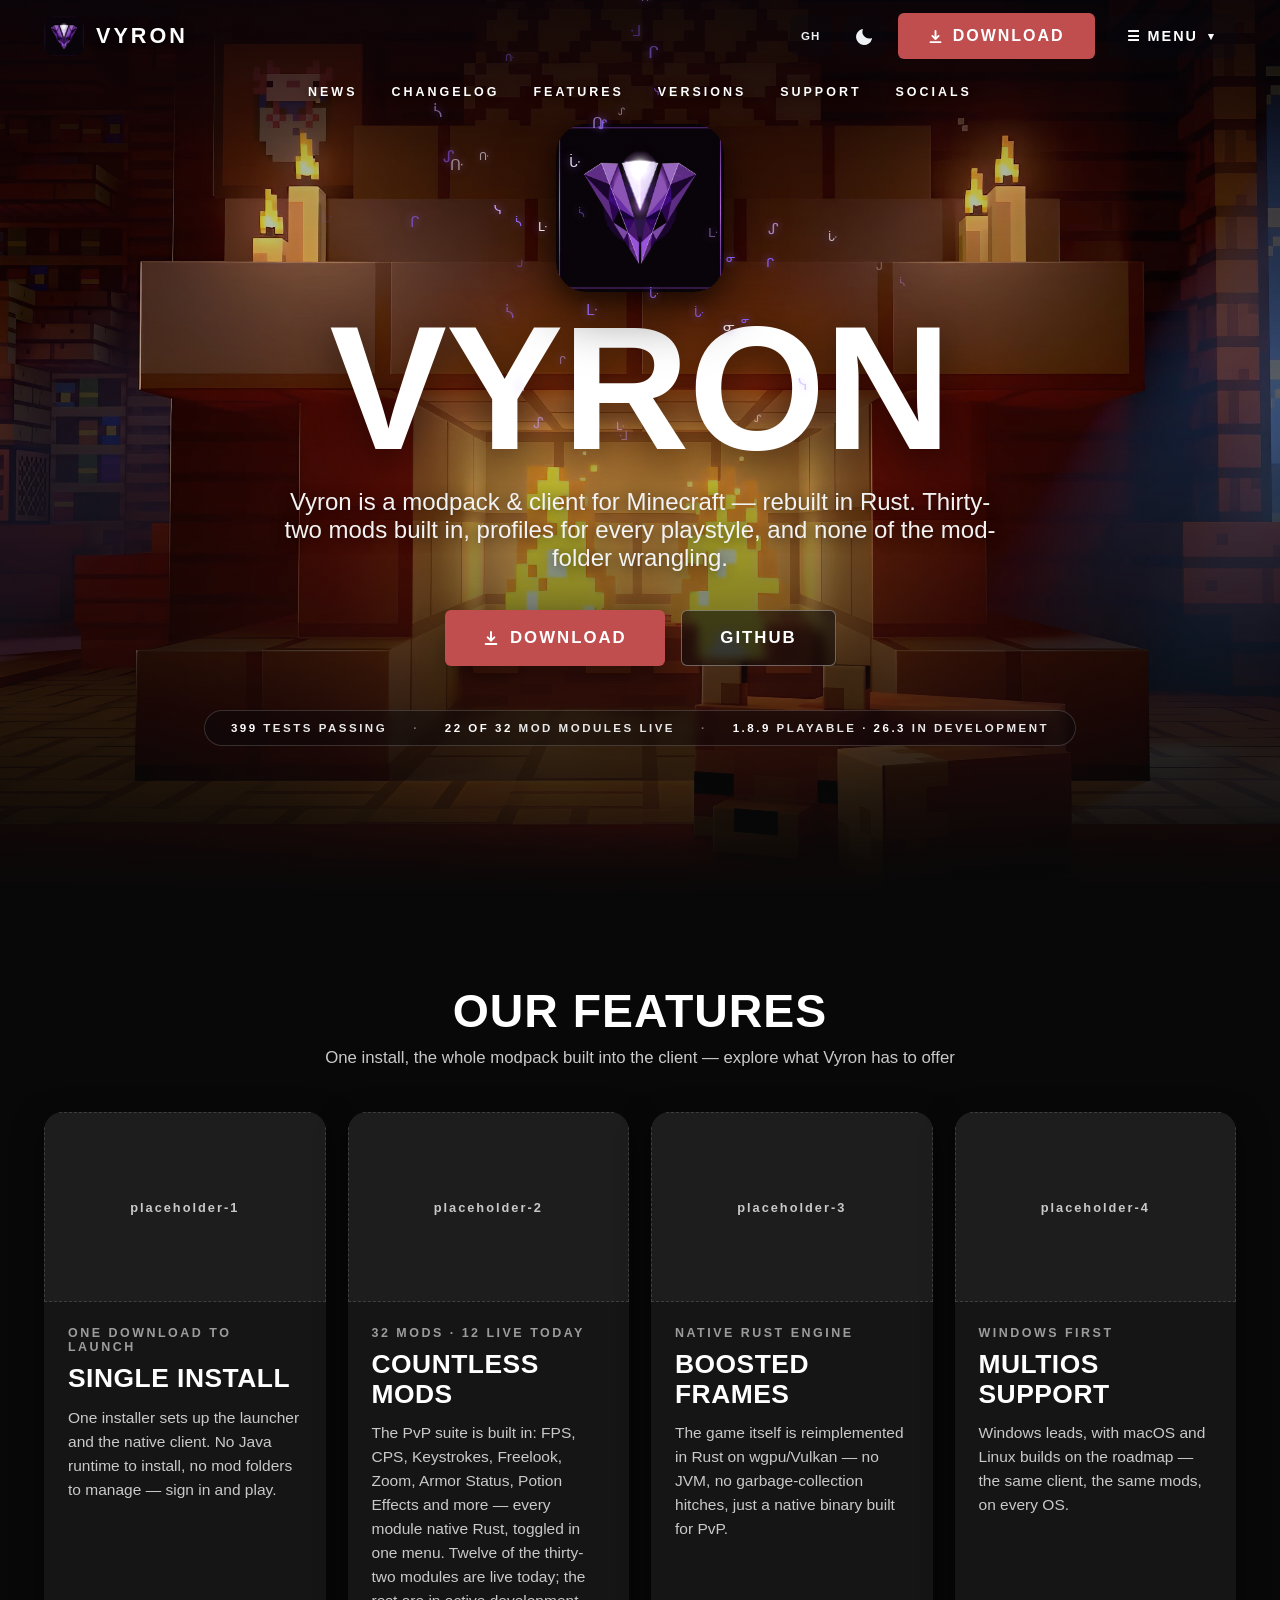
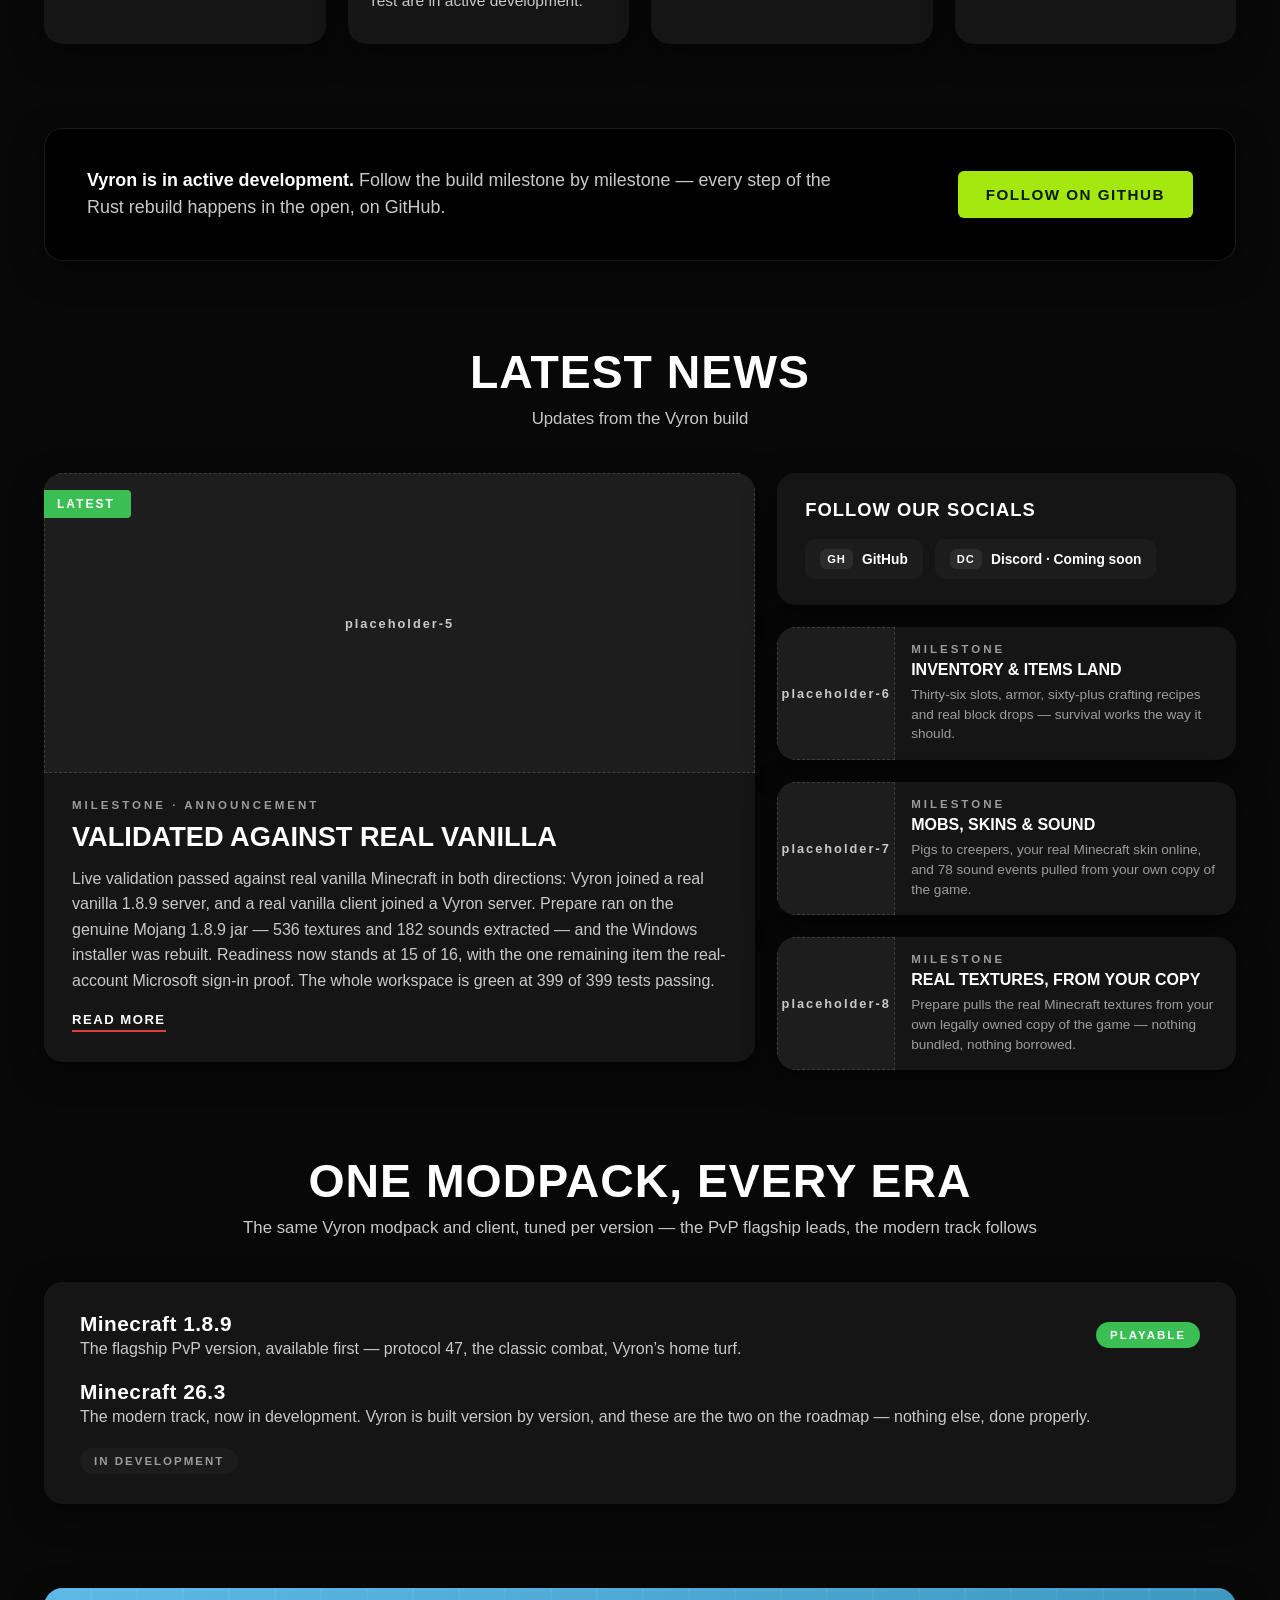
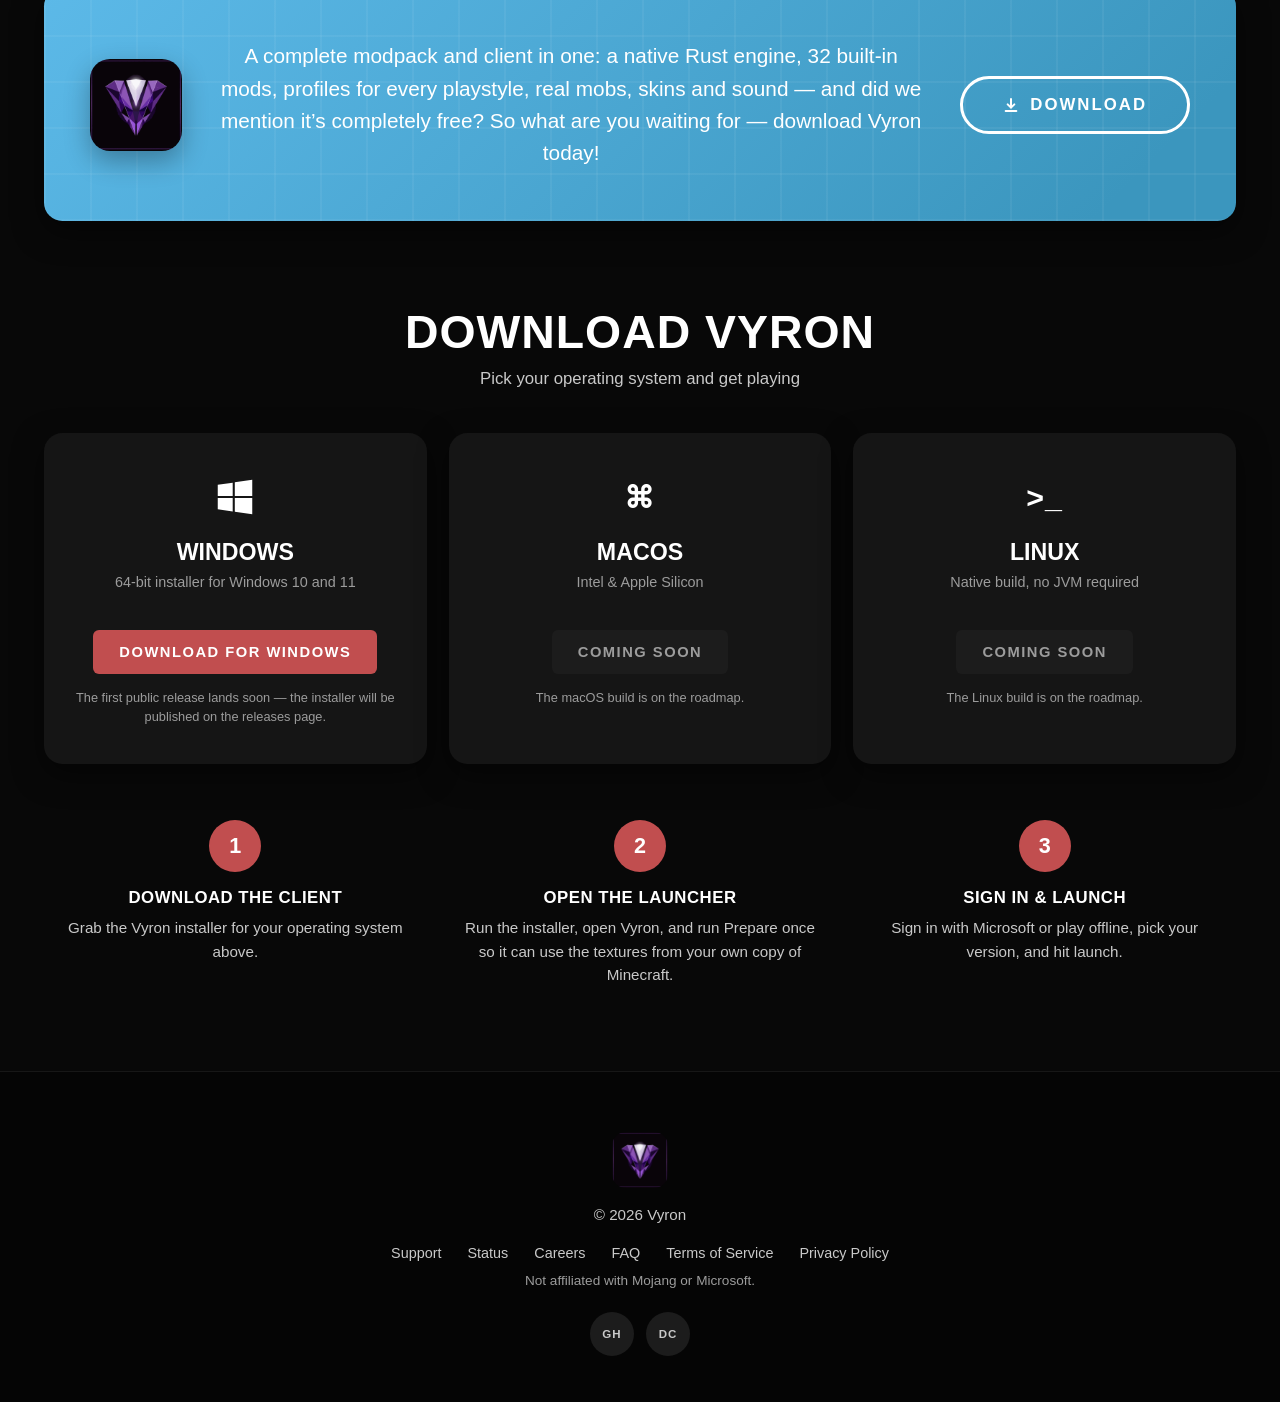
==== commit b5d7b1b3: "Vyron site: stats refresh — 399 tests passing, 22 of 32 mod modules live" ====
--- a/vyron/index.html
+++ b/vyron/index.html
@@ -344,8 +344,8 @@
       <a class="btn-hero-dark" href="https://github.com/oFixmo/vyron-client" target="_blank" rel="noopener">GITHUB</a>
     </div>
     <div class="hero-stats">
-      <span><b>345</b> tests passing</span><span class="dot">&middot;</span>
-      <span><b>12 of 32</b> mod modules live</span><span class="dot">&middot;</span>
+      <span><b>399</b> tests passing</span><span class="dot">&middot;</span>
+      <span><b>22 of 32</b> mod modules live</span><span class="dot">&middot;</span>
       <span><b>1.8.9</b> playable &middot; <b>26.3</b> in development</span>
     </div>
   </div>
@@ -416,7 +416,7 @@
         <div class="body">
           <div class="cat">Milestone &middot; Announcement</div>
           <h3>Validated Against Real Vanilla</h3>
-          <p>Live validation passed against real vanilla Minecraft in both directions: Vyron joined a real vanilla 1.8.9 server, and a real vanilla client joined a Vyron server. Prepare ran on the genuine Mojang 1.8.9 jar &mdash; 536 textures and 182 sounds extracted &mdash; and the Windows installer was rebuilt. Readiness now stands at 15 of 16, with the one remaining item the real-account Microsoft sign-in proof. The whole workspace is green at 345 of 345 tests passing.</p>
+          <p>Live validation passed against real vanilla Minecraft in both directions: Vyron joined a real vanilla 1.8.9 server, and a real vanilla client joined a Vyron server. Prepare ran on the genuine Mojang 1.8.9 jar &mdash; 536 textures and 182 sounds extracted &mdash; and the Windows installer was rebuilt. Readiness now stands at 15 of 16, with the one remaining item the real-account Microsoft sign-in proof. The whole workspace is green at 399 of 399 tests passing.</p>
           <a class="readmore" href="https://github.com/oFixmo/vyron-client" target="_blank" rel="noopener">Read more</a>
         </div>
       </article>
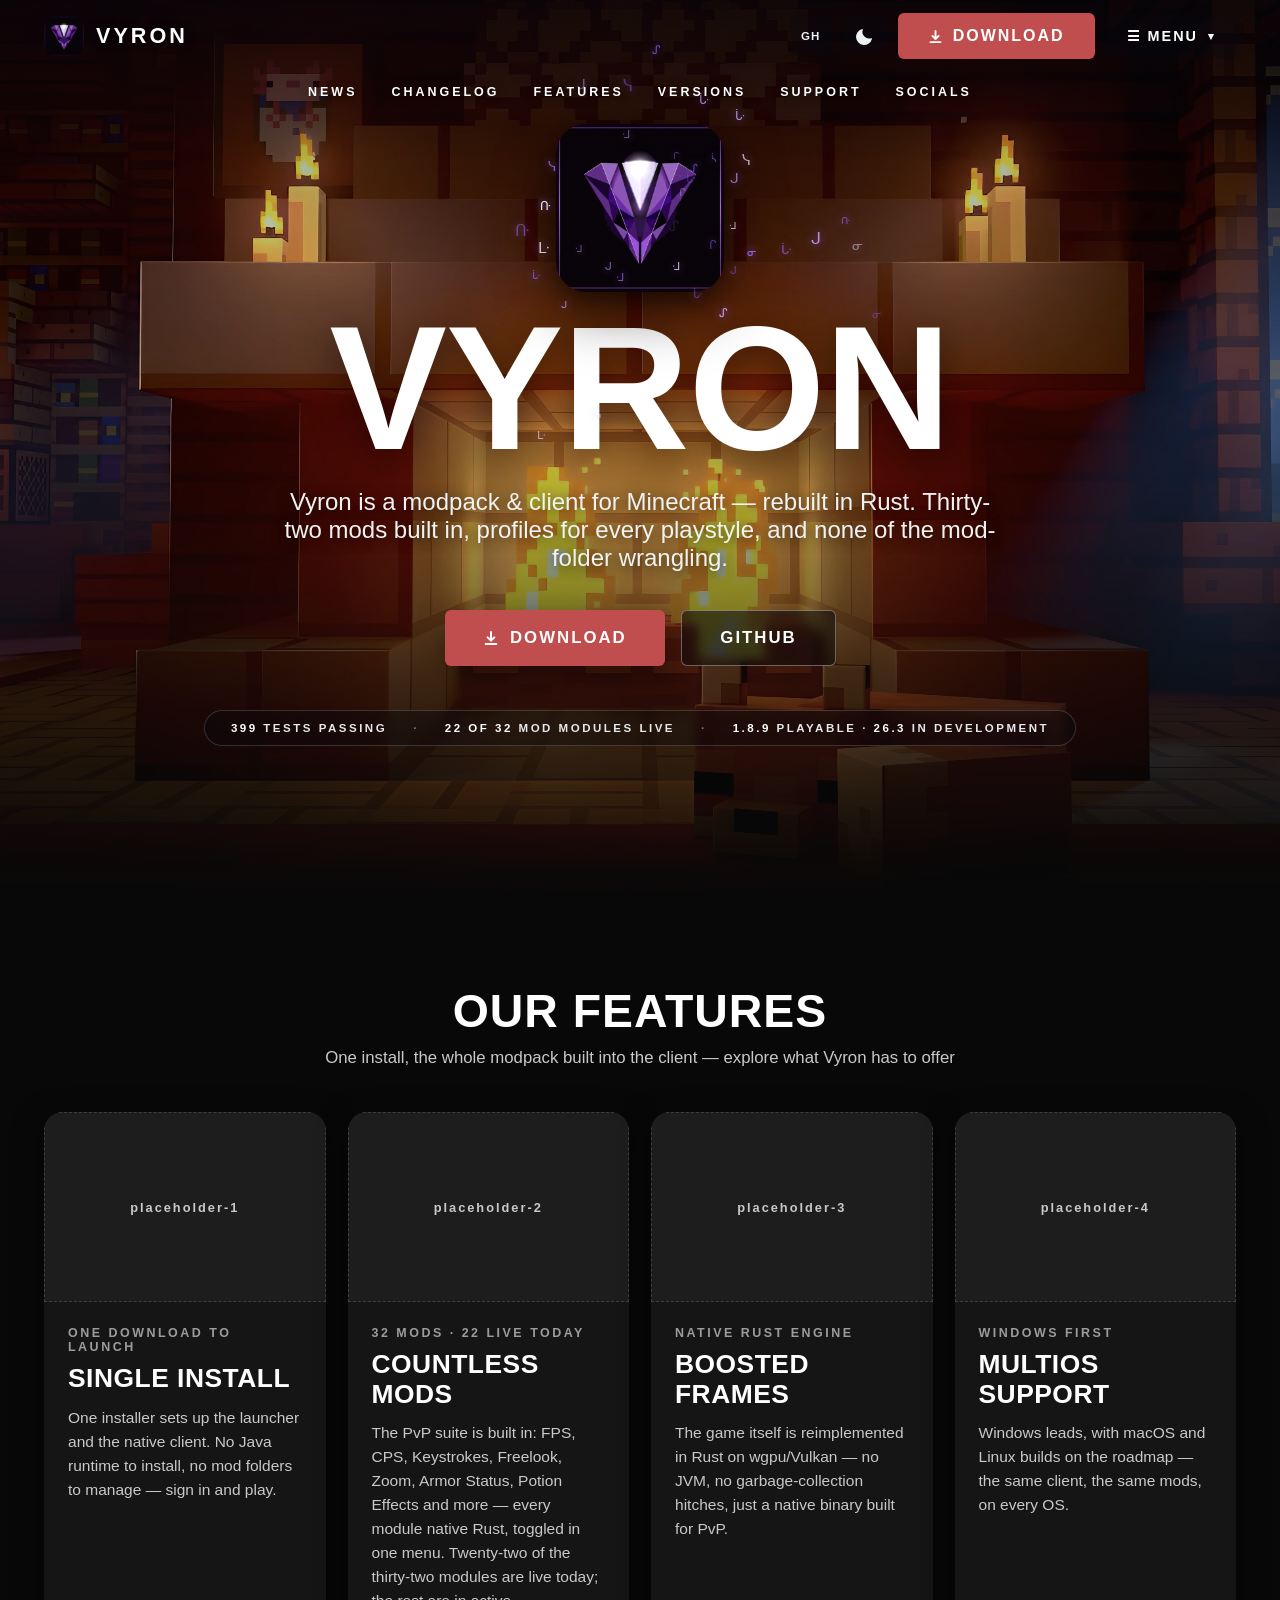
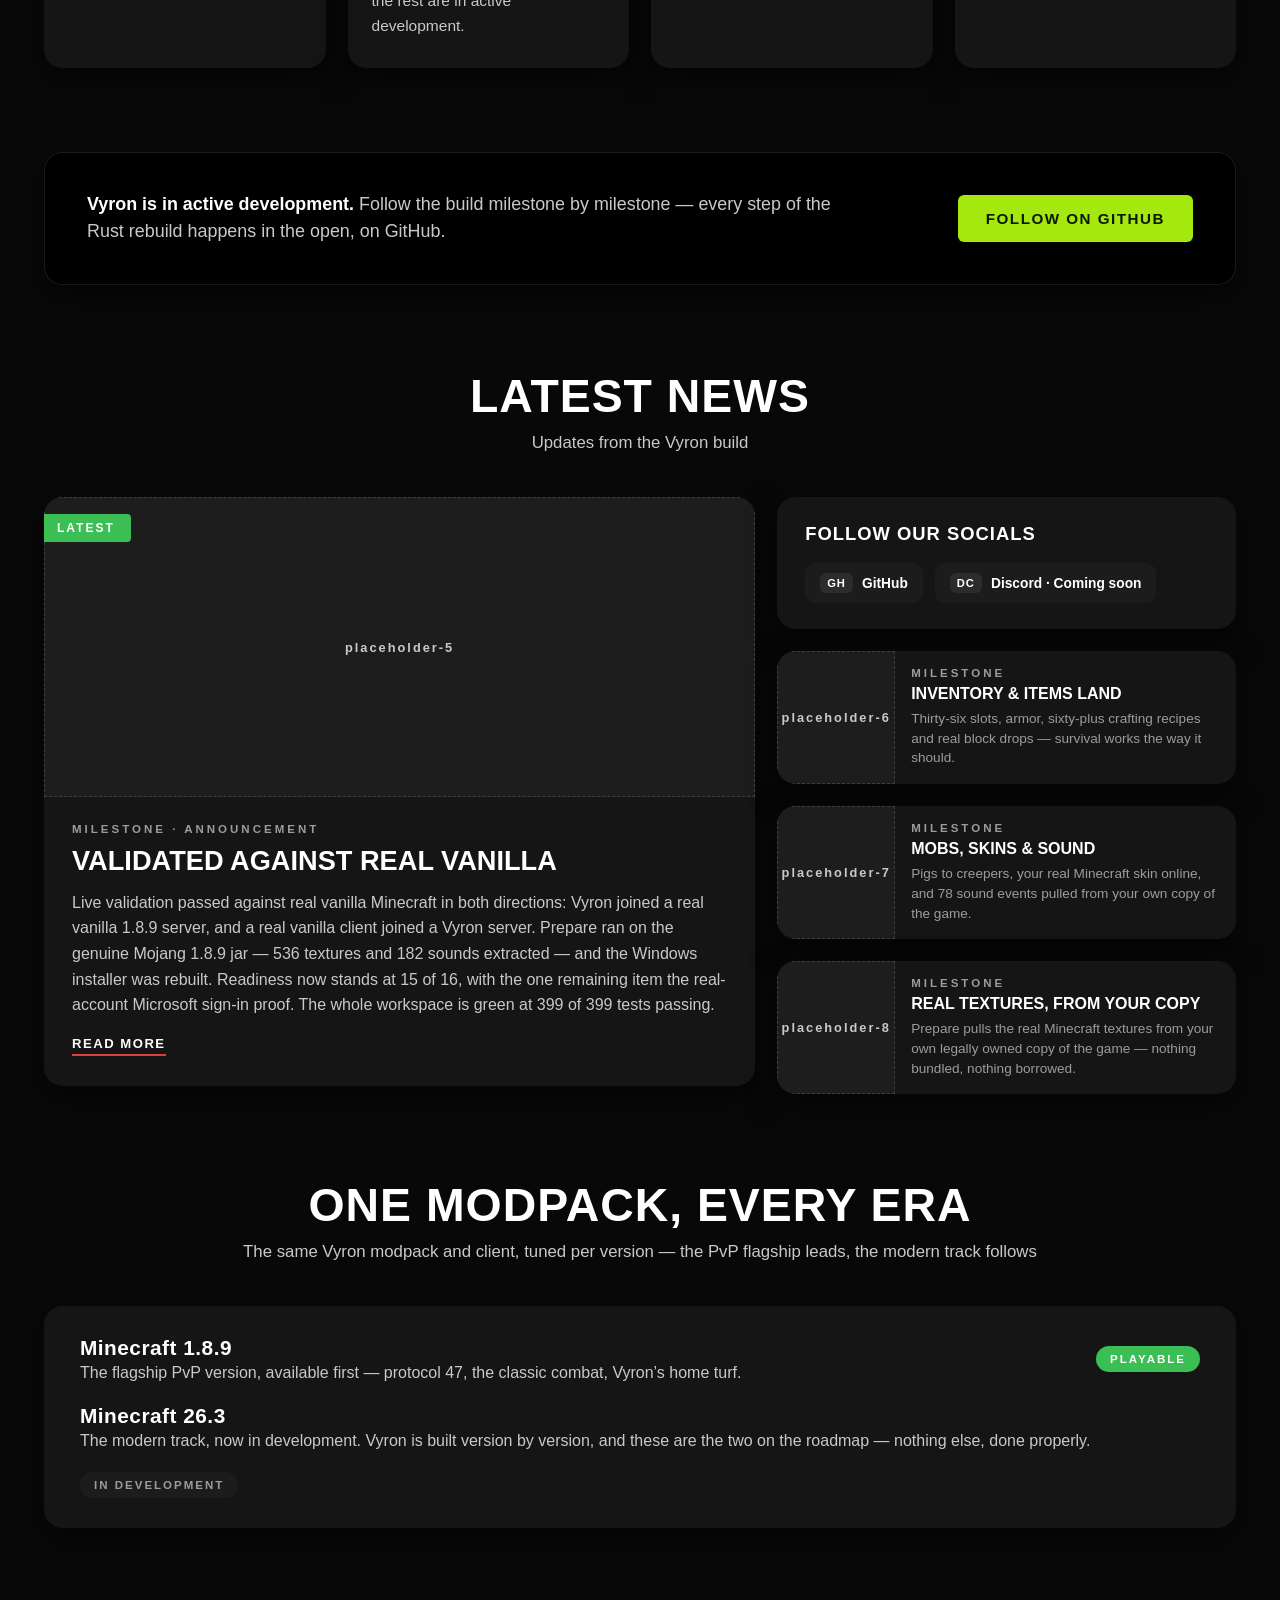
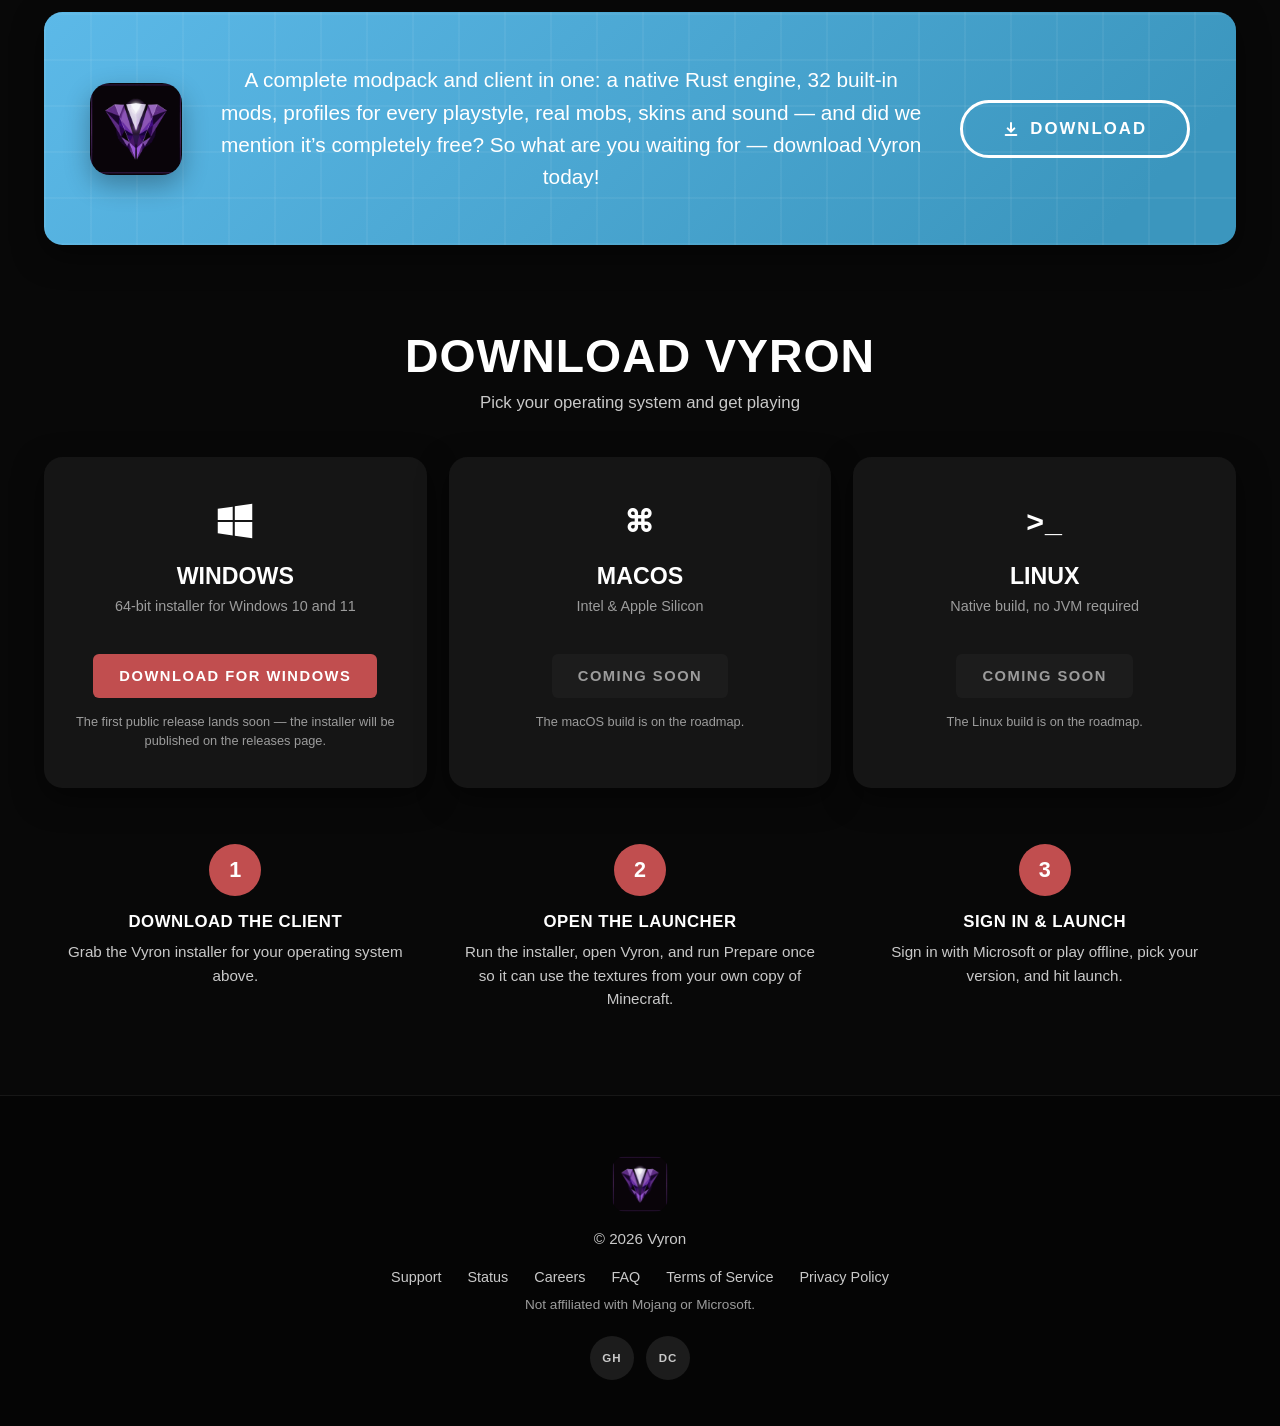
==== commit 8faae496: "Vyron site: update Countless Mods card to 22 live modules" ====
--- a/vyron/index.html
+++ b/vyron/index.html
@@ -370,9 +370,9 @@
       <article class="fcard reveal">
         <div class="ph"><span class="ph-label">placeholder-2</span></div>
         <div class="body">
-          <div class="stat">32 mods &middot; 12 live today</div>
+          <div class="stat">32 mods &middot; 22 live today</div>
           <h3>Countless Mods</h3>
-          <p>The PvP suite is built in: FPS, CPS, Keystrokes, Freelook, Zoom, Armor Status, Potion Effects and more &mdash; every module native Rust, toggled in one menu. Twelve of the thirty-two modules are live today; the rest are in active development.</p>
+          <p>The PvP suite is built in: FPS, CPS, Keystrokes, Freelook, Zoom, Armor Status, Potion Effects and more &mdash; every module native Rust, toggled in one menu. Twenty-two of the thirty-two modules are live today; the rest are in active development.</p>
         </div>
       </article>
       <article class="fcard reveal">
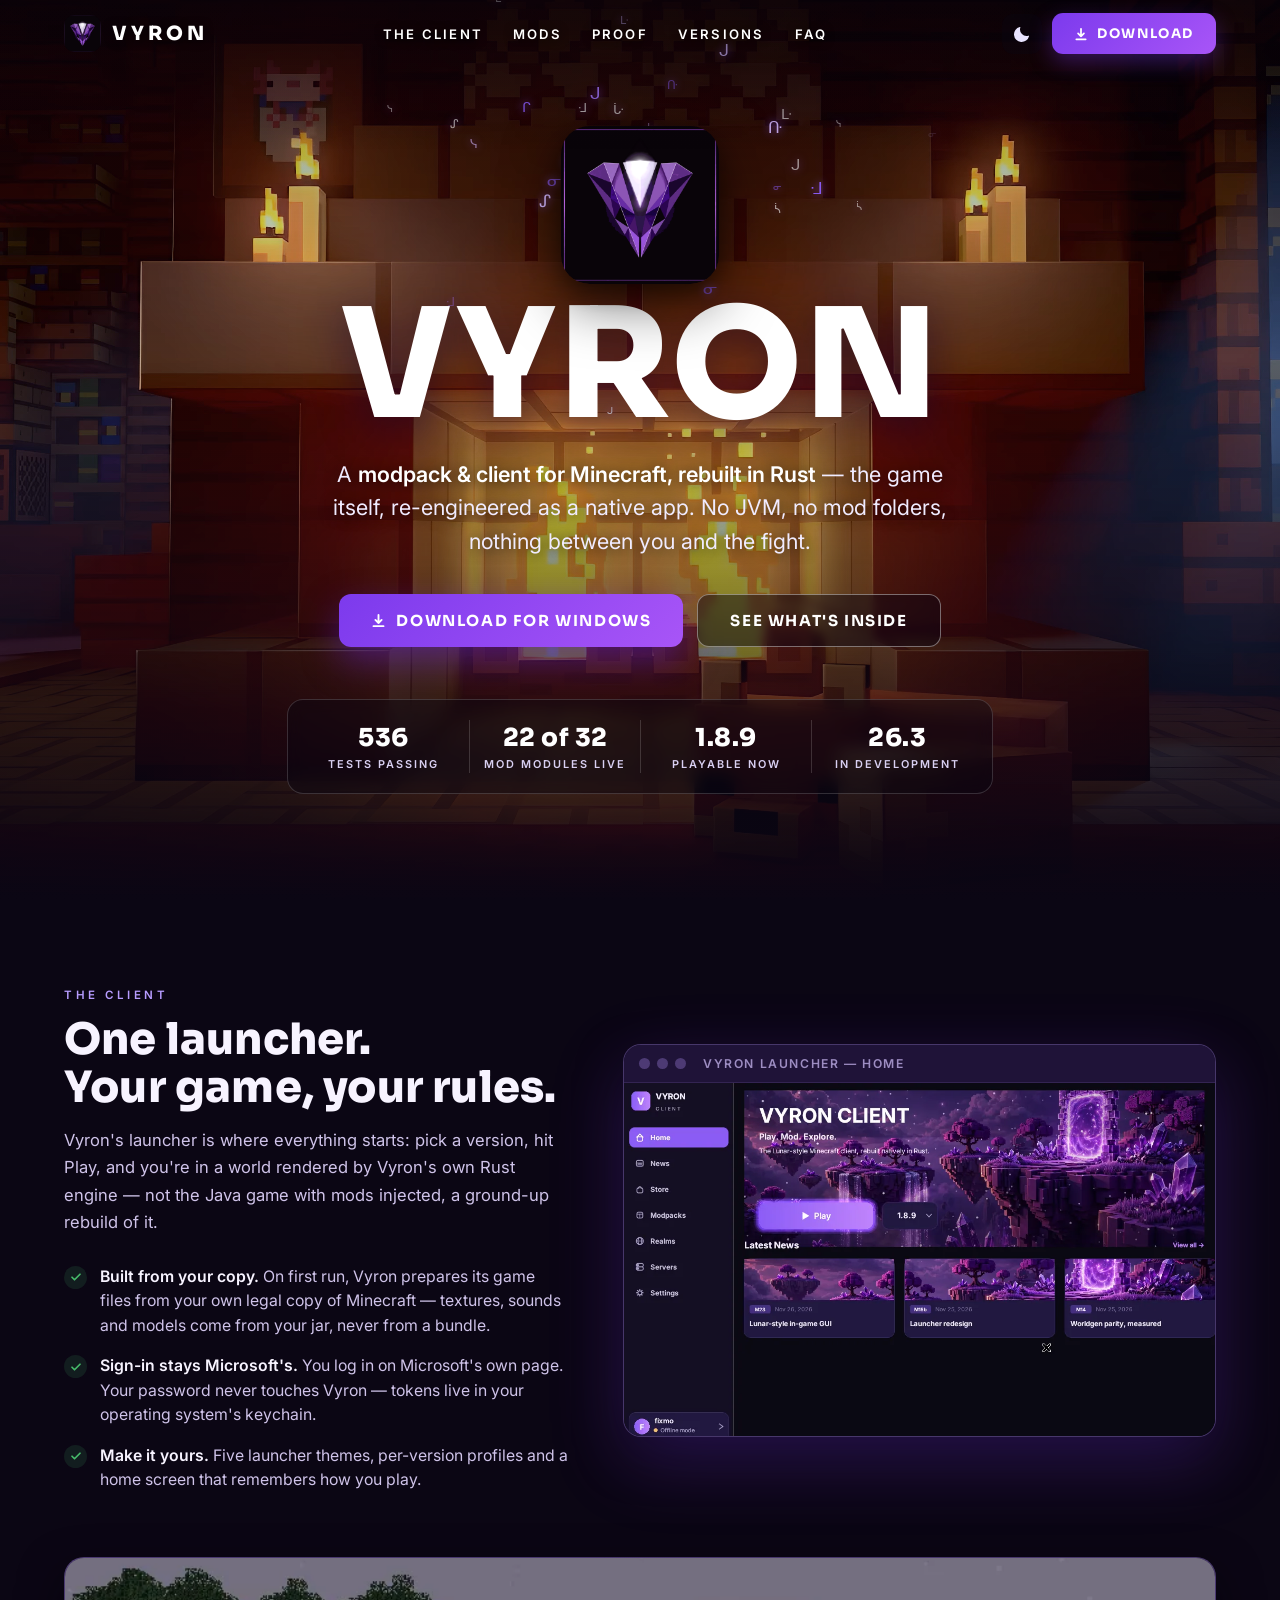
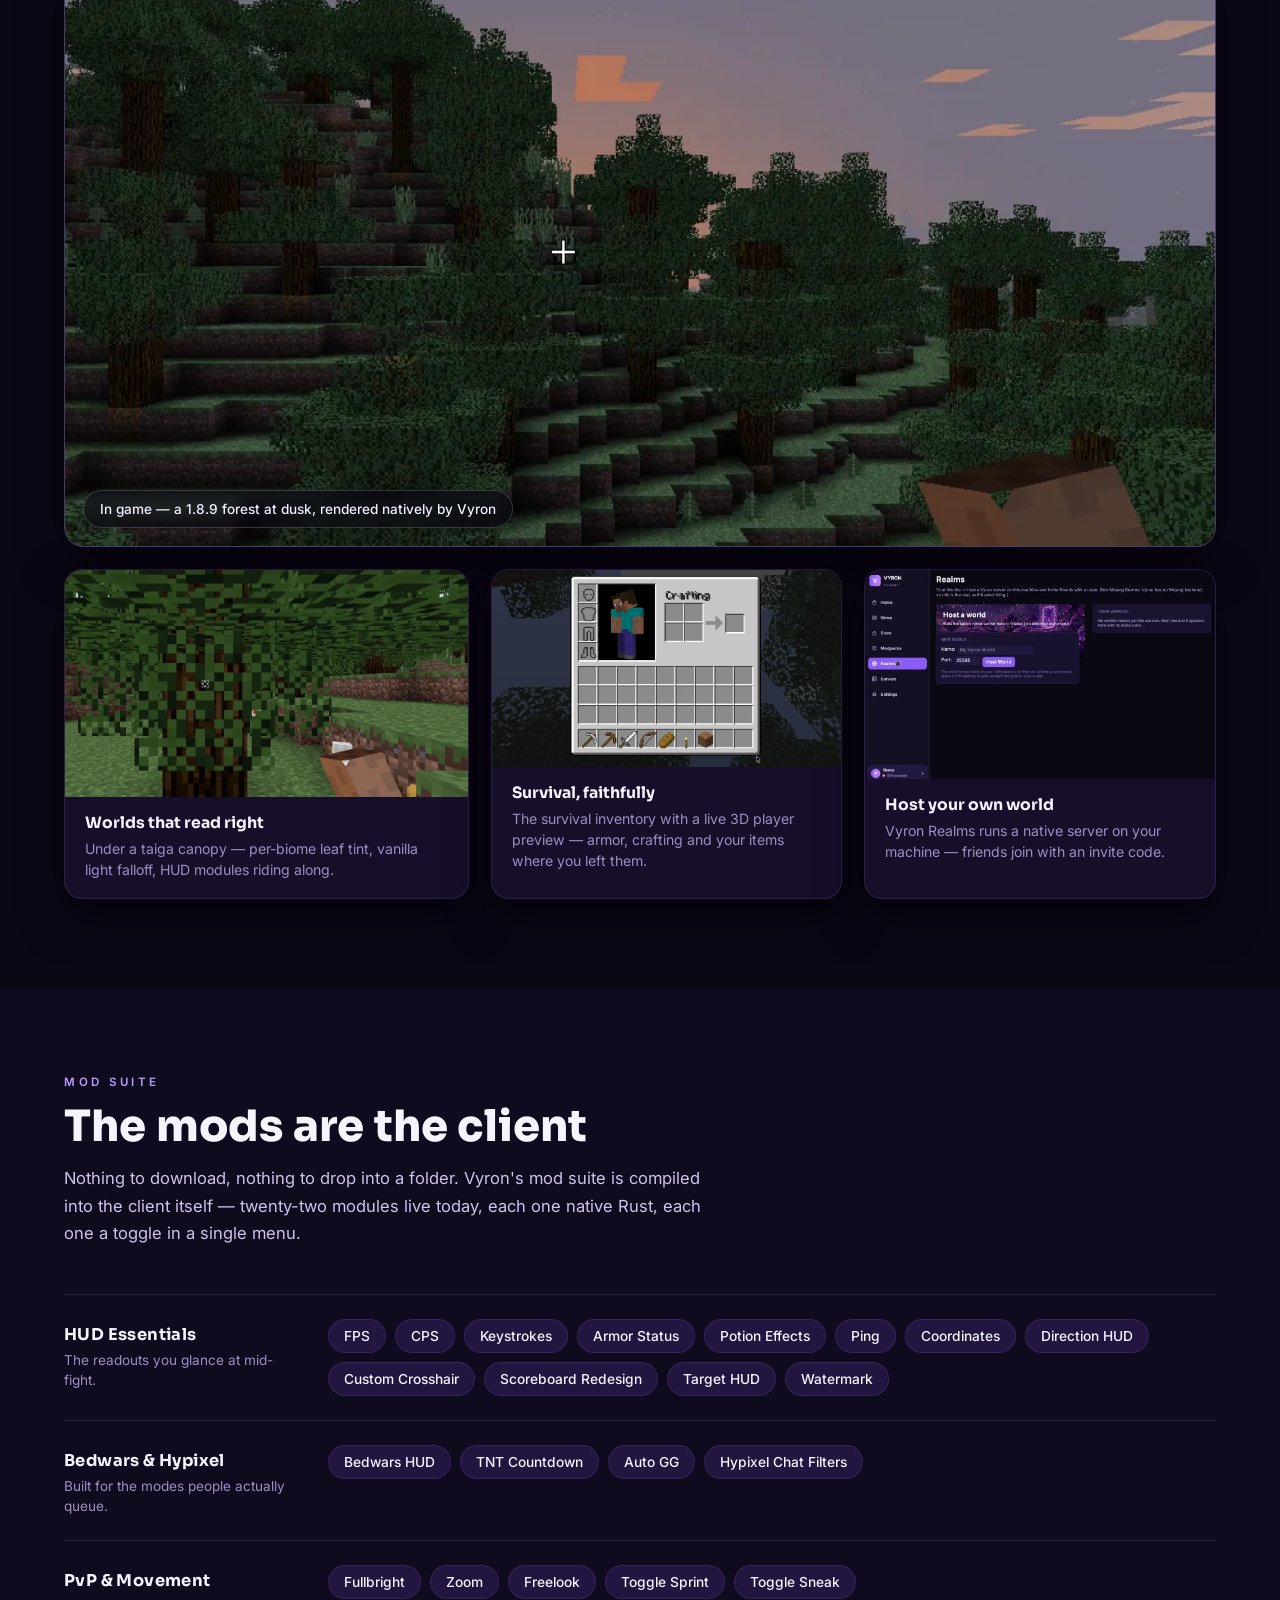
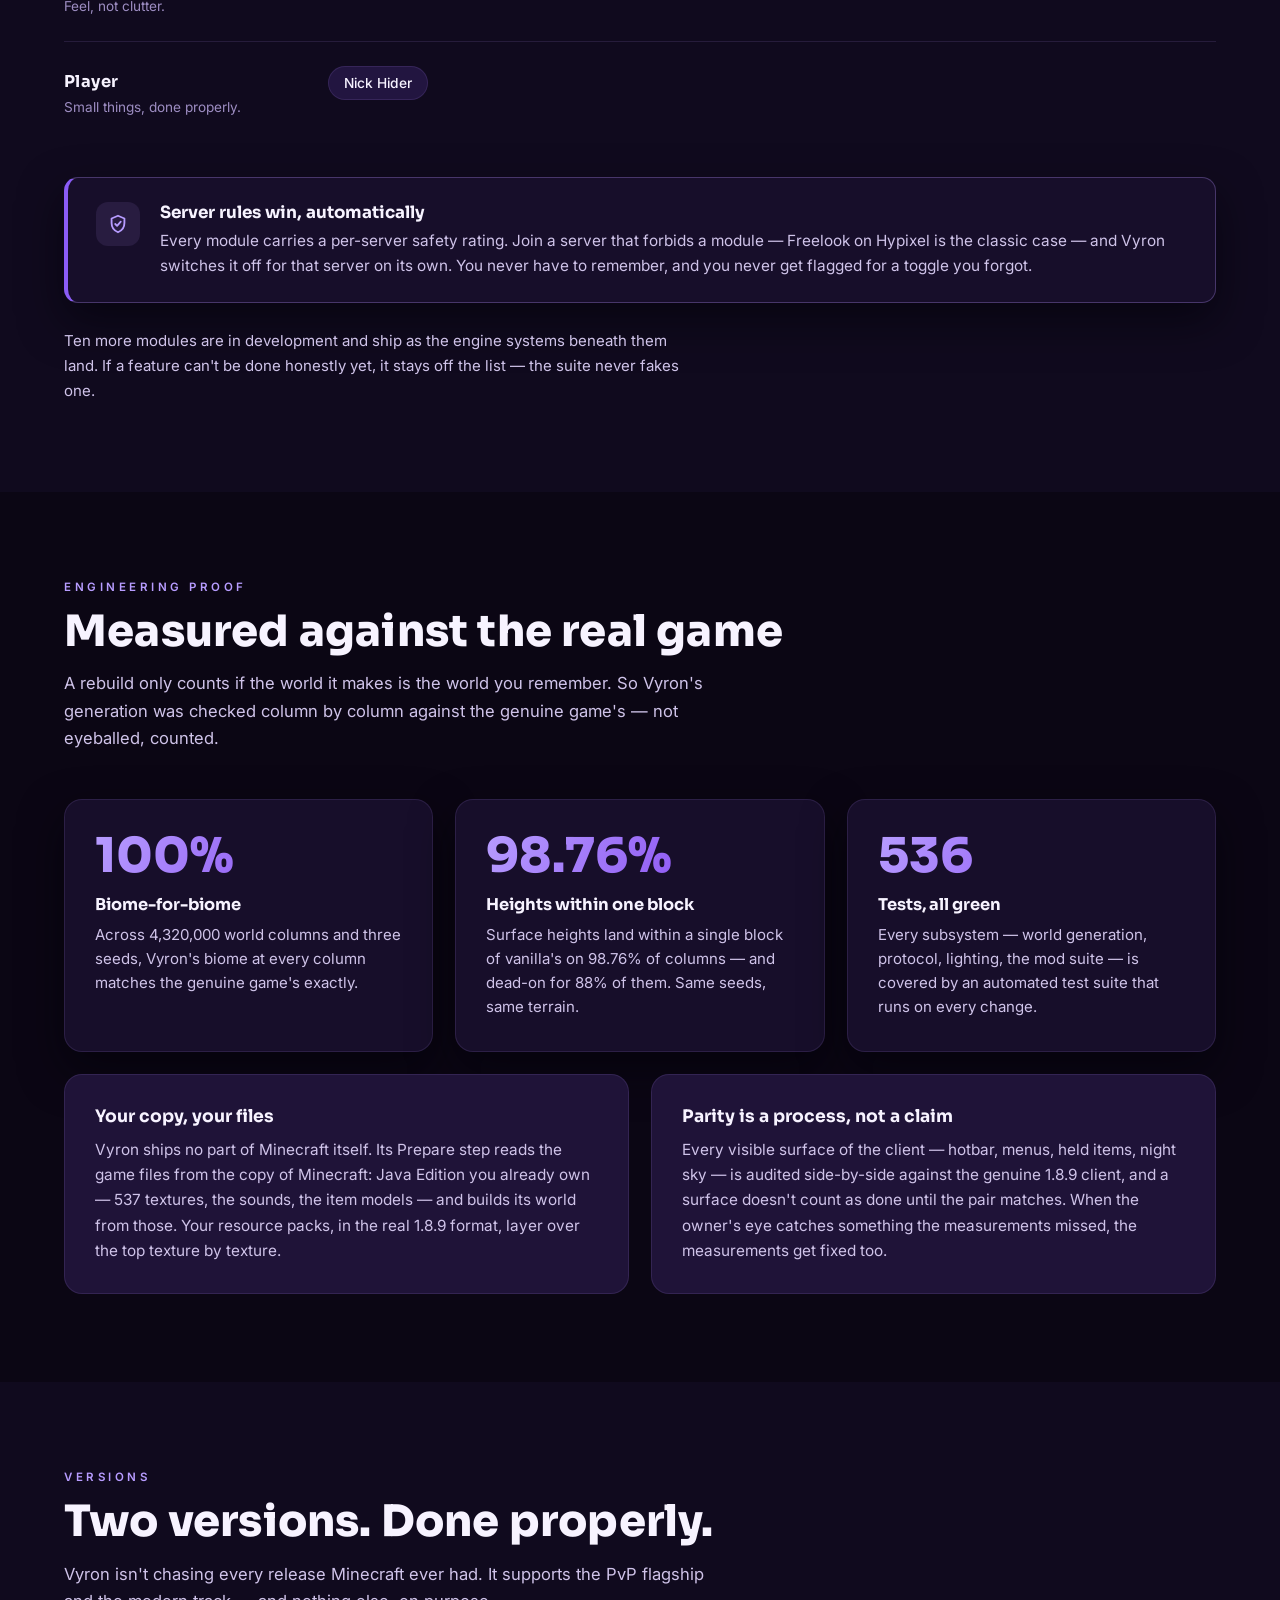
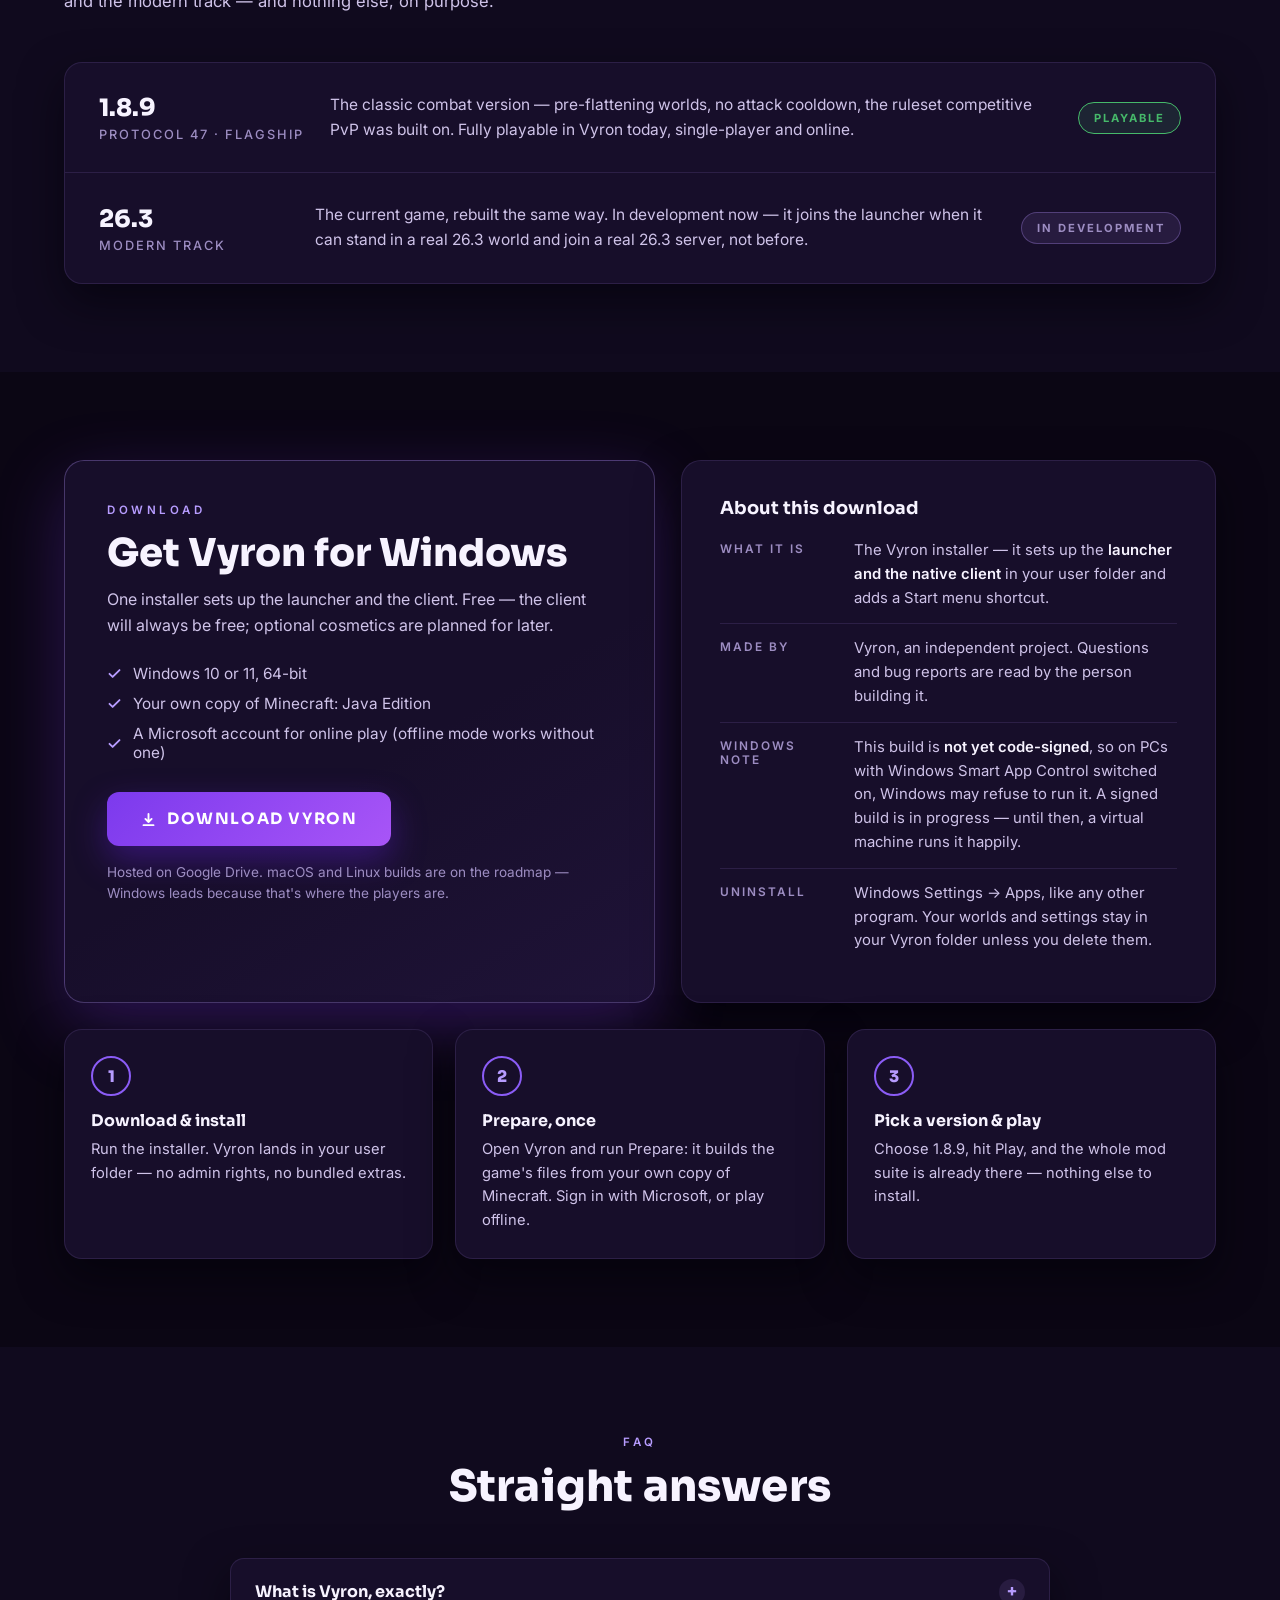
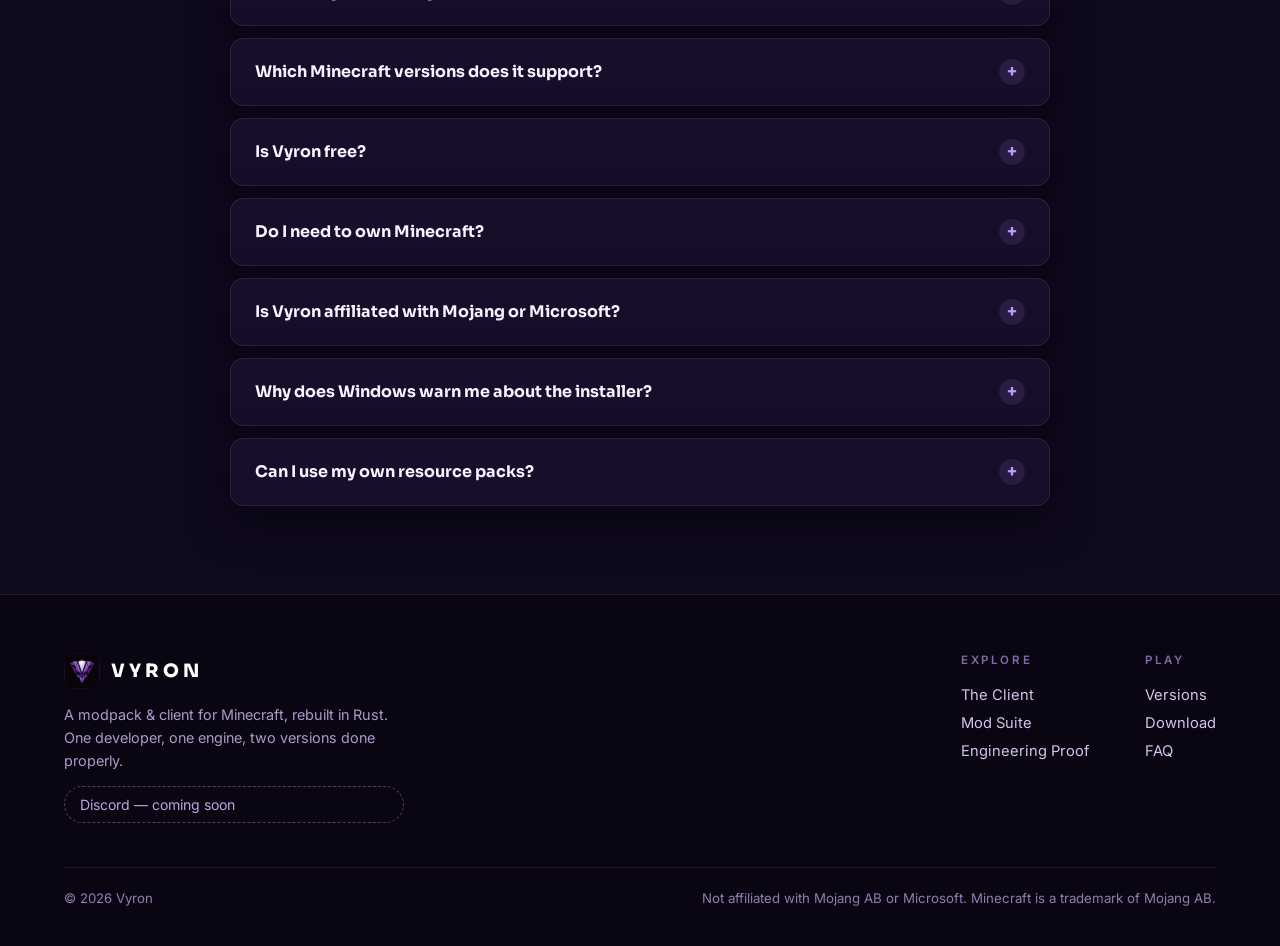
==== commit 36495656: "Vyron website v5: original deep-purple redesign, real screenshots, updated stats" ====
--- a/vyron/index.html
+++ b/vyron/index.html
@@ -3,11 +3,14 @@
 <head>
 <meta charset="UTF-8">
 <meta name="viewport" content="width=device-width, initial-scale=1.0">
-<title>Vyron — The Minecraft Modpack &amp; Client, Rebuilt in Rust</title>
-<meta name="description" content="Vyron is a modpack and client for Minecraft, rebuilt natively in Rust — 32 mods built in, profiles for every playstyle, real mobs, inventory, skins and sound. Completely free.">
+<title>Vyron — A Modpack &amp; Client for Minecraft, Rebuilt in Rust</title>
+<meta name="description" content="Vyron is a modpack and client for Minecraft whose game engine is rewritten natively in Rust. 1.8.9 playable today, 26.3 in development, 22 mods built in. Free — bring your own copy of Minecraft.">
 <link rel="icon" type="image/png" href="[data-uri]">
+<link rel="preconnect" href="https://fonts.googleapis.com">
+<link rel="preconnect" href="https://fonts.gstatic.com" crossorigin>
+<link href="https://fonts.googleapis.com/css2?family=Inter:wght@400;500;600&family=Sora:wght@600;700;800&display=swap" rel="stylesheet">
 <script>
-  /* Theme init (runs before first paint): saved choice wins, dark is the default. */
+  /* Theme init (before first paint): saved choice wins; dark is the default. */
   (function () {
     var t = 'dark';
     try { var s = localStorage.getItem('vyron-theme'); if (s === 'light' || s === 'dark') t = s; } catch (e) {}
@@ -15,41 +18,45 @@
   })();
 </script>
 <style>
-  /* Vyron v4 — dual-theme design system.
-     Dark: the reference client's extracted dark palette (bg #080808, cards
-     #151515, CTA #c14e4f, accents #db4040 / #3bbe54 / #3b96be / #A4E80F).
-     Light: a designed companion palette in the same family — near-white
-     surfaces, white cards, ink text, the same salmon CTA. */
+  /* Vyron v5 — an original deep-purple design system.
+     Dark: violet-black depths with mana-purple accents.
+     Light: a pale-lavender companion in the same family. */
   :root{
-    --red:#c14e4f; --red-hover:#d2595a; --red-bright:#db4040;
-    --green:#3bbe54; --lime:#a4e80f; --blue:#3b96be;
-    --radius:1.15rem;
-    --font-head:'Panton','Arial Black','Helvetica Neue',Arial,sans-serif;
-    --font-body:'Roboto','Helvetica Neue',Arial,sans-serif;
+    --radius:18px;
+    --font-head:'Sora','Arial Black','Helvetica Neue',Arial,sans-serif;
+    --font-body:'Inter','Helvetica Neue',Arial,sans-serif;
+    --green:#46b96a;
   }
   [data-theme="dark"]{
     color-scheme:dark;
-    --bg:#080808; --card:#151515; --muted:#1c1c1c; --muted2:#262626;
-    --text:#ffffff; --text2:#c9c9c9; --text3:#9c9c9c;
-    --nav-solid:#090400; --nav2:rgba(9,4,0,.65);
-    --border:rgba(255,255,255,.07); --border2:rgba(255,255,255,.14);
-    --iconbg:rgba(255,255,255,.07); --iconbg-hover:rgba(255,255,255,.15);
-    --shadow:0 10px 30px rgba(0,0,0,.5);
-    --panel-shadow:0 24px 60px rgba(0,0,0,.55);
-    --scrim-top:rgba(4,6,10,.42);
-    --foot-bg:#050505; --foot-text:#c9c9c9; --foot-text2:#9c9c9c; --foot-chip:#1c1c1c; --foot-chip-hover:#262626;
+    --bg:#0b0614; --bg2:#100a1e;
+    --card:#170e2a; --card2:#1f1338;
+    --text:#f7f3ff; --text2:#cfc3e9; --text3:#9d8dc2;
+    --border:rgba(183,148,255,.13); --border2:rgba(183,148,255,.30);
+    --accent:#8b5cf6; --accent-hi:#b79cff; --accent-deep:#7c3aed;
+    --nav-solid:rgba(11,6,20,.88);
+    --iconbg:rgba(183,148,255,.10); --iconbg-hover:rgba(183,148,255,.20);
+    --shadow:0 18px 44px rgba(2,0,8,.55);
+    --glow:0 24px 70px rgba(124,58,237,.28);
+    --green-bg:rgba(70,185,106,.13);
+    --chip:#221540;
+    --scrim-top:rgba(5,2,12,.45);
   }
   [data-theme="light"]{
     color-scheme:light;
-    --bg:#f4f4f1; --card:#ffffff; --muted:#ececea; --muted2:#e1e1dc;
-    --text:#14161a; --text2:#42474e; --text3:#72767e;
-    --nav-solid:#ffffff; --nav2:rgba(255,255,255,.85);
-    --border:rgba(15,20,25,.09); --border2:rgba(15,20,25,.18);
-    --iconbg:rgba(15,20,25,.06); --iconbg-hover:rgba(15,20,25,.12);
-    --shadow:0 10px 28px rgba(23,32,44,.10);
-    --panel-shadow:0 24px 60px rgba(23,32,44,.22);
-    --scrim-top:rgba(8,18,28,.30);
-    --foot-bg:#101114; --foot-text:#c9c9c9; --foot-text2:#9c9c9c; --foot-chip:#1c1c1c; --foot-chip-hover:#262626;
+    --bg:#f6f2fd; --bg2:#efe8fb;
+    --card:#ffffff; --card2:#f3edfd;
+    --text:#211336; --text2:#4d3f6e; --text3:#8577ab;
+    --border:rgba(110,66,193,.15); --border2:rgba(110,66,193,.32);
+    --accent:#7c3aed; --accent-hi:#8b5cf6; --accent-deep:#6d28d9;
+    --nav-solid:rgba(255,255,255,.9);
+    --iconbg:rgba(110,66,193,.08); --iconbg-hover:rgba(110,66,193,.16);
+    --shadow:0 18px 40px rgba(64,32,128,.12);
+    --glow:0 24px 70px rgba(124,58,237,.20);
+    --green:#1f7a3d;
+    --green-bg:rgba(31,122,61,.10);
+    --chip:#efe7fc;
+    --scrim-top:rgba(20,8,40,.32);
   }
   *{margin:0;padding:0;box-sizing:border-box}
   html{scroll-behavior:smooth}
@@ -57,67 +64,53 @@
   a{color:inherit;text-decoration:none}
   img{display:block;max-width:100%}
   button{font-family:inherit}
-  :focus-visible{outline:2px solid var(--blue);outline-offset:2px}
-  .wrap{max-width:1240px;margin:0 auto;padding:0 24px}
-  section[id],div[id="versions"],div[id="about"]{scroll-margin-top:118px}
-
-  /* ---------- NAV ---------- */
+  :focus-visible{outline:2px solid var(--accent-hi);outline-offset:2px}
+  .wrap{max-width:1200px;margin:0 auto;padding:0 24px}
+  section[id],div[id]{scroll-margin-top:96px}
+  *{cursor:url("[data-uri]") 13 12,auto!important}
+
+  /* ---------- HEADER (single bar; transparent over the hero) ---------- */
   header{position:fixed;top:0;left:0;right:0;z-index:100}
-  header .nav1,header .nav2{transition:background .35s ease,border-color .35s ease}
-  /* Over the hero the header goes fully transparent: both bars lose
-     their solid fill; a soft top gradient + white nav ink (scoped to
-     the two bars, never the menu panel) keep text readable over the
-     bright video in both themes. Past the hero, JS drops .over-hero
-     and the theme's solid bar returns. */
-  header.over-hero::before{content:"";position:absolute;inset:0;height:160px;background:linear-gradient(180deg,rgba(3,6,12,.46),rgba(3,6,12,0));pointer-events:none}
-  header.over-hero .nav1,header.over-hero .nav2{--text:#ffffff;--text2:#eef1f4;--text3:#ccd3da;--iconbg:rgba(8,10,16,.34);--iconbg-hover:rgba(8,10,16,.56);background:transparent;border-bottom-color:transparent;position:relative;z-index:1}
-  header.over-hero .nav2{backdrop-filter:none;-webkit-backdrop-filter:none}
-  header.over-hero .brand span,header.over-hero .nav2 a{color:#fff;text-shadow:0 1px 10px rgba(0,0,0,.6)}
-  .nav1{background:var(--nav-solid);border-bottom:1px solid var(--border);transition:background .35s ease}
-  .nav1 .wrap{display:flex;align-items:center;justify-content:space-between;height:72px;gap:16px}
-  .brand{display:flex;align-items:center;gap:12px;min-width:0}
-  .brand img,.brand .logo-art{width:40px;height:40px;border-radius:10px;flex:none}
-  .brand span{font-family:var(--font-head);font-weight:900;font-size:1.35rem;letter-spacing:3px;white-space:nowrap}
-  .nav1-right{display:flex;align-items:center;gap:12px;flex:none}
-  .icon-btn{display:inline-flex;align-items:center;justify-content:center;width:42px;height:42px;border-radius:10px;background:var(--iconbg);color:var(--text2);font-family:var(--font-head);font-size:.72rem;font-weight:900;letter-spacing:1px;cursor:pointer;border:none;transition:background .2s,color .2s}
+  .head-in{display:flex;align-items:center;gap:28px;height:68px;max-width:1200px;margin:0 auto;padding:0 24px;background:var(--nav-solid);backdrop-filter:blur(10px);-webkit-backdrop-filter:blur(10px);border-bottom:1px solid var(--border);transition:background .35s ease,border-color .35s ease}
+  header.over-hero .head-in{background:transparent;backdrop-filter:none;-webkit-backdrop-filter:none;border-bottom-color:transparent}
+  header.over-hero::before{content:"";position:absolute;inset:0;height:150px;background:linear-gradient(180deg,rgba(4,2,10,.5),rgba(4,2,10,0));pointer-events:none}
+  header.over-hero .brand span,header.over-hero .head-links a{color:#fff;text-shadow:0 1px 10px rgba(0,0,0,.65)}
+  header.over-hero .icon-btn{--text2:#eef;background:rgba(10,6,20,.34);color:#e9e4ff}
+  .brand{display:flex;align-items:center;gap:11px;flex:none;position:relative;z-index:1}
+  .brand .logo-art{width:37px;height:37px;border-radius:10px}
+  .brand span{font-family:var(--font-head);font-weight:800;font-size:1.22rem;letter-spacing:4px}
+  .logo-art{display:block;background-image:url("[data-uri]");background-size:cover;background-position:center;border-radius:18%}
+  [data-theme="light"] .logo-art{background-image:url("[data-uri]")}
+  header.over-hero .logo-art{background-image:url("[data-uri]")}
+  .head-links{display:flex;gap:30px;margin:0 auto;position:relative;z-index:1}
+  .head-links a{font-size:.82rem;font-weight:600;letter-spacing:2.2px;text-transform:uppercase;color:var(--text2);transition:color .2s;white-space:nowrap}
+  .head-links a:hover{color:var(--text)}
+  .head-actions{display:flex;align-items:center;gap:10px;flex:none;position:relative;z-index:1}
+  .icon-btn{display:inline-flex;align-items:center;justify-content:center;width:40px;height:40px;border-radius:11px;background:var(--iconbg);color:var(--text2);cursor:pointer;border:none;transition:background .2s,color .2s}
   .icon-btn:hover{background:var(--iconbg-hover);color:var(--text)}
-  .icon-btn svg{width:19px;height:19px;display:block}
+  .icon-btn svg{width:18px;height:18px;display:block}
   #themeBtn .ic-sun{display:none}
   [data-theme="light"] #themeBtn .ic-sun{display:block}
   [data-theme="light"] #themeBtn .ic-moon{display:none}
-  .btn-download-nav{background:var(--red);color:#fff;font-family:var(--font-head);font-weight:900;letter-spacing:2px;font-size:1rem;padding:14px 30px;border-radius:6px;display:inline-flex;align-items:center;gap:10px;transition:background .2s;white-space:nowrap}
-  .btn-download-nav:hover{background:var(--red-hover)}
-  .btn-menu{background:var(--iconbg);color:var(--text);font-family:var(--font-head);font-weight:900;letter-spacing:2px;font-size:.9rem;padding:14px 20px;border-radius:6px;border:none;cursor:pointer;display:inline-flex;align-items:center;gap:10px;transition:background .2s;white-space:nowrap}
-  .btn-menu:hover{background:var(--iconbg-hover)}
-  .btn-menu .chev{transition:transform .25s ease;font-size:.7rem}
-  .btn-menu[aria-expanded="true"] .chev{transform:rotate(180deg)}
-  .nav2{background:var(--nav2);backdrop-filter:blur(8px);-webkit-backdrop-filter:blur(8px);border-bottom:1px solid var(--border)}
-  @media(max-width:899px){.nav2{display:none}}
-  .nav2 .wrap{display:flex;justify-content:center;flex-wrap:wrap;gap:8px 34px;padding-top:12px;padding-bottom:12px}
-  .nav2 a{font-size:.78rem;font-weight:700;letter-spacing:3px;color:var(--text2);text-transform:uppercase;transition:color .2s}
-  .nav2 a:hover{color:var(--text)}
-
-  /* ---------- MENU PANEL (top-right) ---------- */
-  .menu-panel{position:absolute;top:calc(100% + 8px);right:max(16px,calc((100vw - 1240px)/2 + 24px));width:min(332px,calc(100vw - 32px));background:var(--card);border:1px solid var(--border2);border-radius:16px;box-shadow:var(--panel-shadow);padding:10px;z-index:200;opacity:0;visibility:hidden;transform:translateY(-8px) scale(.98);transform-origin:top right;transition:opacity .18s ease,transform .18s ease,visibility .18s}
-  .menu-panel.open{opacity:1;visibility:visible;transform:none}
-  .menu-panel .mlabel{font-size:.68rem;font-weight:700;letter-spacing:3px;color:var(--text3);text-transform:uppercase;padding:10px 14px 6px}
-  .menu-panel a.mlink{display:flex;justify-content:space-between;align-items:center;padding:12px 14px;border-radius:10px;font-weight:700;letter-spacing:1.5px;font-size:.86rem;text-transform:uppercase;color:var(--text);transition:background .15s}
-  .menu-panel a.mlink:hover{background:var(--muted)}
-  .menu-panel a.mlink .arr{color:var(--text3);font-weight:400;letter-spacing:0}
-  .menu-panel .mdiv{height:1px;background:var(--border);margin:8px 6px}
-  .menu-panel .mdload{display:flex;align-items:center;justify-content:center;gap:10px;margin:6px 4px 4px;background:var(--red);color:#fff;font-family:var(--font-head);font-weight:900;letter-spacing:2px;font-size:.95rem;padding:14px;border-radius:10px;transition:background .2s}
-  .menu-panel .mdload:hover{background:var(--red-hover)}
+  .btn-head{background:linear-gradient(135deg,var(--accent-deep),#a855f7);color:#fff;font-family:var(--font-head);font-weight:700;letter-spacing:1.6px;font-size:.82rem;padding:12px 22px;border-radius:11px;display:inline-flex;align-items:center;gap:9px;box-shadow:0 8px 22px rgba(124,58,237,.35);transition:transform .2s,box-shadow .2s;white-space:nowrap}
+  .btn-head:hover{transform:translateY(-1px);box-shadow:0 12px 28px rgba(124,58,237,.45)}
+  .btn-burger{display:none}
+  .mnav{display:none;position:absolute;top:calc(100% + 8px);right:16px;width:min(300px,calc(100vw - 32px));background:var(--card);border:1px solid var(--border2);border-radius:16px;box-shadow:var(--shadow);padding:8px;z-index:200}
+  .mnav.open{display:block}
+  .mnav a{display:flex;justify-content:space-between;align-items:center;padding:12px 14px;border-radius:10px;font-weight:600;letter-spacing:1.6px;font-size:.84rem;text-transform:uppercase}
+  .mnav a:hover{background:var(--card2)}
+  @media(max-width:940px){.head-links{display:none}.btn-burger{display:inline-flex}}
+  @media(max-width:520px){.btn-head{display:none}.head-in{gap:14px;padding:0 16px}}
 
   /* ---------- HERO ---------- */
-  .hero{min-height:100vh;min-height:100svh;display:flex;align-items:center;justify-content:center;text-align:center;position:relative;overflow:hidden;background:#0a1220}
+  .hero{min-height:100vh;min-height:100svh;display:flex;align-items:center;justify-content:center;text-align:center;position:relative;overflow:hidden;background:#0a0616}
   .hero-stack{position:absolute;inset:0;will-change:transform}
-  .hero-video{position:absolute;inset:0;width:100%;height:100%;object-fit:cover;object-position:center;display:block;background:#0a1220}
-  .logo-art{display:block;background-image:url("[data-uri]");background-size:cover;background-position:center;border-radius:18%}
-  [data-theme="light"] .logo-art{background-image:url("[data-uri]")}
-  .hero::after{content:"";position:absolute;inset:0;pointer-events:none;background:linear-gradient(180deg,var(--scrim-top) 0%,rgba(4,6,10,.10) 42%,var(--bg) 100%)}
-  .hero-inner{position:relative;z-index:1;padding:80px 24px 110px;display:flex;flex-direction:column;align-items:center}
-  .hero-logo-stage{perspective:950px;margin-bottom:10px}
-  .hero-logo3d{position:relative;width:168px;height:168px;transform-style:preserve-3d;will-change:transform}
+  .hero-video{position:absolute;inset:0;width:100%;height:100%;object-fit:cover;object-position:center;display:block;background:#0a0616}
+  #manaFx{position:absolute;inset:0;width:100%;height:100%;display:block;pointer-events:none;z-index:2}
+  .hero::after{content:"";position:absolute;inset:0;pointer-events:none;background:linear-gradient(180deg,var(--scrim-top) 0%,rgba(5,2,12,.08) 40%,var(--bg) 100%);z-index:1}
+  .hero-in{position:relative;z-index:3;padding:110px 24px 90px;display:flex;flex-direction:column;align-items:center;max-width:880px}
+  .hero-logo-stage{perspective:950px;margin-bottom:6px}
+  .hero-logo3d{position:relative;width:158px;height:158px;transform-style:preserve-3d;will-change:transform}
   .hero-icon{width:100%;height:100%;border-radius:18%;margin:0;box-shadow:calc(var(--shx,0)*1px) calc(20px + var(--shy,0)*1px) 55px rgba(0,0,0,.55),calc(var(--shx,0)*.45px) 8px 22px rgba(0,0,0,.4)}
   .logo-fx{position:absolute;inset:0;pointer-events:none}
   .logo-diamond{position:absolute;inset:0;clip-path:polygon(50% 9%,59% 22%,56% 46%,50% 58%,44% 46%,41% 22%);transform-origin:center;filter:brightness(1.12) drop-shadow(0 0 10px rgba(255,255,255,.5));pointer-events:none;will-change:transform}
@@ -129,141 +122,157 @@
   .logo-spark.sp2{left:56.4%;top:19.4%;width:11px;height:11px;animation-delay:1.25s}
   .logo-spark.sp3{left:47.4%;top:47.6%;width:9px;height:9px;animation-delay:2.4s}
   @keyframes sparkTwinkle{0%,100%{opacity:0;transform:scale(.35) rotate(0deg)}10%{opacity:1;transform:scale(1) rotate(20deg)}22%{opacity:0;transform:scale(.35) rotate(40deg)}}
-  .wordmark{font-family:var(--font-head);font-weight:900;font-size:clamp(4.2rem,15vw,11rem);line-height:.98;letter-spacing:-1px;color:#fff;text-shadow:0 6px 40px rgba(0,0,0,.6)}
-  .hero-sub{margin-top:14px;font-size:clamp(1.05rem,2.4vw,1.5rem);font-weight:300;color:#f2f2f2;text-shadow:0 2px 14px rgba(0,0,0,.7);max-width:720px}
-  .hero-btns{margin-top:38px;display:flex;gap:16px;flex-wrap:wrap;justify-content:center}
-  .btn-hero-red{background:var(--red);color:#fff;font-family:var(--font-head);font-weight:900;letter-spacing:2px;font-size:1.05rem;padding:17px 38px;border-radius:6px;display:inline-flex;align-items:center;gap:11px;transition:background .2s,transform .2s;box-shadow:0 10px 30px rgba(0,0,0,.45)}
-  .btn-hero-red:hover{background:var(--red-hover);transform:translateY(-2px)}
-  .btn-hero-dark{background:rgba(10,10,12,.55);border:1px solid rgba(255,255,255,.35);color:#fff;font-family:var(--font-head);font-weight:900;letter-spacing:2px;font-size:1.05rem;padding:17px 38px;border-radius:6px;display:inline-flex;align-items:center;gap:11px;backdrop-filter:blur(4px);transition:background .2s,transform .2s}
-  .btn-hero-dark:hover{background:rgba(10,10,12,.8);transform:translateY(-2px)}
-  .hero-stats{margin-top:44px;display:flex;gap:10px 26px;flex-wrap:wrap;justify-content:center;background:rgba(8,10,14,.38);border:1px solid rgba(255,255,255,.16);backdrop-filter:blur(6px);border-radius:50px;padding:11px 26px}
-  .hero-stats span{font-size:.72rem;font-weight:700;letter-spacing:2.5px;color:#e8e8e8;text-transform:uppercase;white-space:nowrap}
-  .hero-stats b{color:#fff}
-  .hero-stats .dot{color:rgba(255,255,255,.45)}
+  .wordmark{font-family:var(--font-head);font-weight:800;font-size:clamp(4rem,14vw,9.5rem);line-height:1;letter-spacing:2px;color:#fff;text-shadow:0 8px 44px rgba(20,4,50,.65)}
+  .hero-sub{margin-top:16px;font-size:clamp(1.02rem,2.3vw,1.35rem);font-weight:400;color:#f0ebff;text-shadow:0 2px 14px rgba(0,0,0,.7);max-width:660px;line-height:1.55}
+  .hero-sub strong{font-weight:600;color:#fff}
+  .hero-btns{margin-top:36px;display:flex;gap:14px;flex-wrap:wrap;justify-content:center}
+  .btn-hero{background:linear-gradient(135deg,var(--accent-deep),#a855f7);color:#fff;font-family:var(--font-head);font-weight:700;letter-spacing:1.6px;font-size:.95rem;padding:16px 32px;border-radius:12px;display:inline-flex;align-items:center;gap:10px;box-shadow:0 14px 34px rgba(90,30,200,.5);transition:transform .2s,box-shadow .2s}
+  .btn-hero:hover{transform:translateY(-2px);box-shadow:0 18px 40px rgba(90,30,200,.6)}
+  .btn-ghost{background:rgba(10,6,20,.45);border:1px solid rgba(255,255,255,.4);color:#fff;font-family:var(--font-head);font-weight:700;letter-spacing:1.6px;font-size:.95rem;padding:16px 32px;border-radius:12px;display:inline-flex;align-items:center;gap:10px;backdrop-filter:blur(4px);transition:background .2s,transform .2s}
+  .btn-ghost:hover{background:rgba(10,6,20,.7);transform:translateY(-2px)}
+  .stats{margin-top:52px;display:grid;grid-template-columns:repeat(4,1fr);width:100%;max-width:760px;background:rgba(9,5,18,.42);border:1px solid rgba(255,255,255,.16);backdrop-filter:blur(8px);border-radius:16px;padding:20px 10px}
+  .stat-c{padding:2px 14px;text-align:center}
+  .stat-c + .stat-c{border-left:1px solid rgba(255,255,255,.16)}
+  .stat-c b{display:block;font-family:var(--font-head);font-weight:800;font-size:1.55rem;color:#fff;letter-spacing:.5px}
+  .stat-c span{display:block;margin-top:4px;font-size:.68rem;font-weight:600;letter-spacing:2px;text-transform:uppercase;color:#d9d0f2}
+  @media(max-width:640px){.stats{grid-template-columns:repeat(2,1fr);gap:16px 0}.stat-c:nth-child(3){border-left:none}.hero-logo3d{width:112px;height:112px}}
 
   /* ---------- SECTIONS ---------- */
-  section{padding:84px 0}
-  .sec-head{text-align:center;margin-bottom:44px}
-  .sec-head h2{font-family:var(--font-head);font-weight:900;font-size:clamp(1.9rem,4.5vw,2.9rem);letter-spacing:1px;text-transform:uppercase}
-  .sec-head p{color:var(--text2);margin-top:10px;font-weight:300;font-size:1.05rem}
-
-  /* ---------- REVEAL ---------- */
-  .reveal{opacity:0;transform:translateY(26px);transition:opacity .7s ease,transform .7s cubic-bezier(.2,.6,.2,1)}
+  section{padding:88px 0}
+  section.alt{background:var(--bg2)}
+  .kicker{font-size:.72rem;font-weight:600;letter-spacing:3.5px;text-transform:uppercase;color:var(--accent-hi);margin-bottom:14px}
+  h2.sec{font-family:var(--font-head);font-weight:800;font-size:clamp(1.85rem,4.2vw,2.7rem);line-height:1.12;letter-spacing:.2px}
+  .sec-lede{color:var(--text2);margin-top:14px;font-size:1.04rem;line-height:1.65;max-width:640px}
+  .sec-head{margin-bottom:46px}
+  .sec-head.center{text-align:center}
+  .sec-head.center .sec-lede{margin-left:auto;margin-right:auto}
+  .reveal{opacity:0;transform:translateY(24px);transition:opacity .7s ease,transform .7s cubic-bezier(.2,.6,.2,1)}
   .reveal.in{opacity:1;transform:none}
 
-  /* ---------- FEATURE CARDS ---------- */
-  .cards4{display:grid;grid-template-columns:repeat(4,1fr);gap:22px}
-  @media(max-width:1020px){.cards4{grid-template-columns:repeat(2,1fr)}}
-  @media(max-width:560px){.cards4{grid-template-columns:1fr}}
-  .fcard{background:var(--card);border-radius:var(--radius);overflow:hidden;box-shadow:var(--shadow);transition:transform .25s ease,box-shadow .25s ease,background .35s ease}
-  .fcard:hover{transform:translateY(-5px)}
-  .fcard .ph{height:190px;background-size:cover;background-position:center}
-  .fcard .body{padding:24px 24px 30px}
-  .stat{font-size:.78rem;font-weight:700;letter-spacing:2.5px;color:var(--text3);text-transform:uppercase;margin-bottom:10px}
-  .fcard h3{font-family:var(--font-head);font-weight:900;font-size:1.65rem;letter-spacing:.5px;text-transform:uppercase;line-height:1.12}
-  .fcard p{color:var(--text2);font-weight:300;margin-top:12px;line-height:1.55;font-size:.97rem}
-
-  /* ---------- PARTNER-STYLE BANNER ---------- */
-  .banner{background:#000;border:1px solid rgba(255,255,255,.10);border-radius:var(--radius);padding:38px 42px;display:flex;align-items:center;justify-content:space-between;gap:26px;flex-wrap:wrap;box-shadow:var(--shadow)}
-  .banner p{font-size:1.12rem;font-weight:300;color:#c9c9c9;max-width:760px;line-height:1.55}
-  .banner p strong{color:#fff;font-weight:700}
-  .btn-lime{background:var(--lime);color:#0c1a00;font-family:var(--font-head);font-weight:900;letter-spacing:1.5px;font-size:.95rem;padding:15px 28px;border-radius:6px;white-space:nowrap;transition:filter .2s,transform .2s}
-  .btn-lime:hover{filter:brightness(1.08);transform:translateY(-2px)}
-
-  /* ---------- NEWS ---------- */
-  .news-grid{display:grid;grid-template-columns:1.55fr 1fr;gap:22px;align-items:start}
-  @media(max-width:900px){.news-grid{grid-template-columns:1fr}}
-  .ncard{background:var(--card);border-radius:var(--radius);overflow:hidden;box-shadow:var(--shadow);transition:background .35s ease}
-  .ncard .ph{height:300px;background-size:cover;background-position:center;position:relative}
-  .ribbon{position:absolute;top:16px;left:-8px;background:var(--green);color:#fff;font-family:var(--font-head);font-weight:900;font-size:.75rem;letter-spacing:2px;padding:7px 16px 7px 20px;border-radius:4px}
-  .ncard .body{padding:26px 28px 30px}
-  .cat{font-size:.72rem;font-weight:700;letter-spacing:3px;color:var(--text3);text-transform:uppercase}
-  .ncard h3{font-family:var(--font-head);font-weight:900;font-size:1.7rem;line-height:1.2;margin:10px 0 12px;text-transform:uppercase}
-  .ncard p{color:var(--text2);font-weight:300;line-height:1.6}
-  .readmore{display:inline-block;margin-top:18px;color:var(--text);font-weight:700;letter-spacing:1.5px;font-size:.82rem;text-transform:uppercase;border-bottom:2px solid var(--red-bright);padding-bottom:3px}
-  .side-col{display:flex;flex-direction:column;gap:22px}
-  .socials-card{background:var(--card);border-radius:var(--radius);padding:26px 28px;box-shadow:var(--shadow);transition:background .35s ease}
-  .socials-card h3{font-family:var(--font-head);font-weight:900;letter-spacing:1px;font-size:1.15rem;text-transform:uppercase;margin-bottom:18px}
-  .social-row{display:flex;gap:12px;flex-wrap:wrap}
-  .soc{display:inline-flex;align-items:center;gap:9px;background:var(--muted);border-radius:10px;padding:10px 15px;font-weight:700;font-size:.86rem;color:var(--text);transition:background .2s}
-  .soc:hover{background:var(--muted2)}
-  .soc .g{font-family:var(--font-head);font-weight:900;font-size:.7rem;letter-spacing:1px;background:var(--iconbg);border-radius:6px;padding:4px 7px}
-  .mini{display:flex;gap:16px;background:var(--card);border-radius:var(--radius);overflow:hidden;box-shadow:var(--shadow);align-items:stretch;transition:background .35s ease}
-  .mini .ph{width:118px;flex:none;background-size:cover;background-position:center}
-  .mini .body{padding:16px 18px 16px 0}
-  .mini h4{font-family:var(--font-head);font-weight:900;font-size:1rem;line-height:1.25;text-transform:uppercase;margin-top:5px}
-  .mini p{color:var(--text3);font-size:.85rem;font-weight:300;margin-top:5px;line-height:1.45}
-
-  /* ---------- VERSIONS STRIP ---------- */
-  .versions{padding:0 0 84px}
-  .vstrip{background:var(--card);border-radius:var(--radius);padding:30px 36px;display:flex;align-items:center;justify-content:space-between;gap:22px;flex-wrap:wrap;box-shadow:var(--shadow);transition:background .35s ease}
-  .vstrip .v{font-family:var(--font-head);font-weight:900;font-size:1.3rem;letter-spacing:.5px}
-  .vstrip .d{color:var(--text2);font-weight:300;margin-top:4px}
-  .pill{display:inline-block;font-size:.72rem;font-weight:900;letter-spacing:2px;padding:7px 14px;border-radius:50px;text-transform:uppercase;white-space:nowrap}
-  .pill-on{background:var(--green);color:#fff}
-  .pill-soon{background:var(--muted);color:var(--text3)}
-
-  /* ---------- CLOSING CTA ---------- */
-  .cta-card{border-radius:var(--radius);background:linear-gradient(135deg,#5cb9e8 0%,var(--blue) 90%);position:relative;overflow:hidden;padding:52px 46px;display:flex;align-items:center;gap:36px;flex-wrap:wrap;box-shadow:var(--shadow)}
-  .cta-card::before{content:"";position:absolute;inset:0;background:repeating-linear-gradient(0deg,rgba(255,255,255,.05) 0 2px,transparent 2px 46px),repeating-linear-gradient(90deg,rgba(255,255,255,.05) 0 2px,transparent 2px 46px)}
-  .cta-card img,.cta-card .logo-art{width:92px;height:92px;border-radius:20px;position:relative;z-index:1;box-shadow:0 10px 26px rgba(0,0,0,.3)}
-  .cta-text{flex:1;min-width:260px;position:relative;z-index:1;color:#fff;font-size:clamp(1.05rem,2vw,1.3rem);font-weight:400;line-height:1.55;text-align:center}
-  .btn-pill{position:relative;z-index:1;border:3px solid #fff;color:#fff;font-family:var(--font-head);font-weight:900;letter-spacing:2px;font-size:1.05rem;padding:16px 40px;border-radius:50px;display:inline-flex;align-items:center;gap:11px;background:transparent;transition:background .2s}
-  .btn-pill:hover{background:rgba(255,255,255,.16)}
+  /* ---------- SHOWCASE ---------- */
+  .split{display:grid;grid-template-columns:.92fr 1.08fr;gap:54px;align-items:center}
+  @media(max-width:940px){.split{grid-template-columns:1fr}}
+  .ticks{list-style:none;margin-top:28px;display:flex;flex-direction:column;gap:16px}
+  .ticks li{display:flex;gap:13px;align-items:flex-start;color:var(--text2);line-height:1.55;font-size:.99rem}
+  .ticks li b{color:var(--text);font-weight:600}
+  .tick{flex:none;width:23px;height:23px;border-radius:50%;background:var(--green-bg);color:var(--green);display:inline-flex;align-items:center;justify-content:center;margin-top:1px}
+  .tick svg{width:12px;height:12px}
+  .shot-frame{background:var(--card);border:1px solid var(--border2);border-radius:18px;overflow:hidden;box-shadow:var(--glow),var(--shadow)}
+  .shot-bar{display:flex;align-items:center;gap:7px;padding:11px 15px;background:var(--card2);border-bottom:1px solid var(--border)}
+  .shot-bar i{width:11px;height:11px;border-radius:50%;background:var(--border2);display:block}
+  .shot-bar em{font-style:normal;margin-left:10px;font-size:.76rem;font-weight:600;letter-spacing:1.6px;text-transform:uppercase;color:var(--text3)}
+  .shot{position:relative;background:linear-gradient(140deg,var(--card2),var(--card));overflow:hidden}
+  .shot img{width:100%;height:100%;object-fit:cover;position:absolute;inset:0}
+  .ar-l{aspect-ratio:1120/668}
+  .ar-w{aspect-ratio:900/720}
+  .ar-i{aspect-ratio:16/9}
+  .band{margin-top:64px;border-radius:20px}
+  .band .shot{border-radius:20px;border:1px solid var(--border2);box-shadow:var(--shadow)}
+  .band figcaption{position:absolute;left:18px;bottom:18px;z-index:2;background:rgba(9,5,18,.62);border:1px solid rgba(255,255,255,.18);backdrop-filter:blur(6px);color:#f2edff;font-size:.85rem;font-weight:500;padding:10px 16px;border-radius:50px}
+  .trio{display:grid;grid-template-columns:1.15fr 1fr 1fr;gap:22px;margin-top:22px}
+  @media(max-width:940px){.trio{grid-template-columns:1fr}}
+  .trio figure{background:var(--card);border:1px solid var(--border);border-radius:var(--radius);overflow:hidden;box-shadow:var(--shadow)}
+  .trio figcaption{padding:16px 20px 18px}
+  .trio figcaption b{display:block;font-family:var(--font-head);font-weight:700;font-size:.98rem}
+  .trio figcaption span{display:block;margin-top:5px;color:var(--text3);font-size:.88rem;line-height:1.5}
+
+  /* ---------- MOD SUITE ---------- */
+  .mod-row{display:grid;grid-template-columns:230px 1fr;gap:18px 34px;padding:24px 0;border-top:1px solid var(--border)}
+  .mod-row:first-of-type{border-top:none;padding-top:6px}
+  @media(max-width:760px){.mod-row{grid-template-columns:1fr}}
+  .mod-row h3{font-family:var(--font-head);font-weight:700;font-size:1.02rem;letter-spacing:.4px;padding-top:5px}
+  .mod-row h3 small{display:block;margin-top:5px;font-family:var(--font-body);font-weight:400;font-size:.85rem;color:var(--text3);line-height:1.5;letter-spacing:0}
+  .chips{display:flex;flex-wrap:wrap;gap:9px;align-content:flex-start}
+  .chip{background:var(--chip);border:1px solid var(--border);color:var(--text);font-size:.86rem;font-weight:500;padding:8px 15px;border-radius:50px;transition:border-color .2s,transform .2s}
+  .chip:hover{border-color:var(--accent);transform:translateY(-1px)}
+  .compliance{margin-top:36px;background:var(--card);border:1px solid var(--border2);border-left:4px solid var(--accent);border-radius:14px;padding:24px 28px;display:flex;gap:20px;align-items:flex-start;box-shadow:var(--shadow)}
+  .compliance .glyph{flex:none;width:44px;height:44px;border-radius:12px;background:var(--iconbg);display:flex;align-items:center;justify-content:center;color:var(--accent-hi)}
+  .compliance .glyph svg{width:22px;height:22px}
+  .compliance h3{font-family:var(--font-head);font-weight:700;font-size:1.05rem;margin-bottom:6px}
+  .compliance p{color:var(--text2);line-height:1.6;font-size:.96rem}
+
+  /* ---------- PROOF ---------- */
+  .proof-grid{display:grid;grid-template-columns:repeat(3,1fr);gap:22px}
+  @media(max-width:940px){.proof-grid{grid-template-columns:1fr}}
+  .pcard{background:var(--card);border:1px solid var(--border);border-radius:var(--radius);padding:32px 30px;box-shadow:var(--shadow)}
+  .pcard .big{font-family:var(--font-head);font-weight:800;font-size:clamp(2.3rem,4vw,3rem);line-height:1;background:linear-gradient(120deg,var(--accent-hi),var(--accent-deep));-webkit-background-clip:text;background-clip:text;color:transparent}
+  .pcard h3{font-family:var(--font-head);font-weight:700;font-size:1.02rem;margin:14px 0 8px}
+  .pcard p{color:var(--text2);font-size:.94rem;line-height:1.6}
+  .proof-cols{display:grid;grid-template-columns:1fr 1fr;gap:22px;margin-top:22px}
+  @media(max-width:760px){.proof-cols{grid-template-columns:1fr}}
+  .pcol{background:var(--card2);border:1px solid var(--border);border-radius:var(--radius);padding:30px}
+  .pcol h3{font-family:var(--font-head);font-weight:700;font-size:1.08rem;margin-bottom:10px}
+  .pcol p{color:var(--text2);line-height:1.65;font-size:.96rem}
+
+  /* ---------- VERSIONS ---------- */
+  .vcard{background:var(--card);border:1px solid var(--border);border-radius:var(--radius);box-shadow:var(--shadow);overflow:hidden}
+  .vrow{display:flex;align-items:center;gap:26px;padding:30px 34px;flex-wrap:wrap}
+  .vrow + .vrow{border-top:1px solid var(--border)}
+  .vrow .vname{font-family:var(--font-head);font-weight:800;font-size:1.5rem;min-width:190px}
+  .vrow .vname small{display:block;font-family:var(--font-body);font-weight:500;font-size:.8rem;letter-spacing:2px;text-transform:uppercase;color:var(--text3);margin-top:4px}
+  .vrow p{flex:1;min-width:240px;color:var(--text2);line-height:1.6;font-size:.97rem}
+  .pill{font-size:.7rem;font-weight:700;letter-spacing:2px;padding:8px 15px;border-radius:50px;text-transform:uppercase;white-space:nowrap}
+  .pill-on{background:var(--green-bg);color:var(--green);border:1px solid var(--green)}
+  .pill-soon{background:var(--iconbg);color:var(--text3);border:1px solid var(--border2)}
 
   /* ---------- DOWNLOAD ---------- */
-  .os-grid{display:grid;grid-template-columns:repeat(3,1fr);gap:22px}
-  @media(max-width:900px){.os-grid{grid-template-columns:1fr}}
-  .oscard{background:var(--card);border-radius:var(--radius);padding:38px 30px;text-align:center;box-shadow:var(--shadow);transition:background .35s ease}
-  .oscard .glyph{height:52px;display:flex;align-items:center;justify-content:center;color:var(--text)}
-  .oscard .glyph svg{width:46px;height:46px}
-  .oscard .glyph .mono{font-family:var(--font-head);font-weight:900;font-size:1.9rem;letter-spacing:1px}
-  .oscard h3{font-family:var(--font-head);font-weight:900;font-size:1.45rem;text-transform:uppercase;margin:16px 0 6px}
-  .oscard .sub{color:var(--text3);font-size:.9rem;font-weight:300;min-height:2.6em;line-height:1.45}
-  .btn-os{display:inline-block;margin-top:20px;background:var(--red);color:#fff;font-family:var(--font-head);font-weight:900;letter-spacing:1.5px;font-size:.92rem;padding:14px 26px;border-radius:6px;transition:background .2s}
-  .btn-os:hover{background:var(--red-hover)}
-  .btn-os.disabled{background:var(--muted);color:var(--text3);pointer-events:none}
-  .oscard .note{margin-top:14px;font-size:.8rem;color:var(--text3);font-weight:300;line-height:1.5}
-  .steps{display:grid;grid-template-columns:repeat(3,1fr);gap:22px;margin-top:56px}
-  @media(max-width:900px){.steps{grid-template-columns:1fr}}
-  .step{text-align:center;padding:0 12px}
-  .step .num{width:52px;height:52px;margin:0 auto 16px;border-radius:50%;background:var(--red);color:#fff;font-family:var(--font-head);font-weight:900;font-size:1.35rem;display:flex;align-items:center;justify-content:center}
-  .step h4{font-family:var(--font-head);font-weight:900;text-transform:uppercase;letter-spacing:.5px;font-size:1.05rem}
-  .step p{color:var(--text2);font-weight:300;margin-top:8px;line-height:1.55;font-size:.95rem}
+  .dl-panel{display:grid;grid-template-columns:1.05fr .95fr;gap:26px;align-items:stretch}
+  @media(max-width:940px){.dl-panel{grid-template-columns:1fr}}
+  .dl-main{background:linear-gradient(150deg,var(--card) 55%,var(--card2));border:1px solid var(--border2);border-radius:20px;padding:42px;box-shadow:var(--glow)}
+  .dl-main h2{font-family:var(--font-head);font-weight:800;font-size:clamp(1.8rem,3.6vw,2.4rem);line-height:1.15}
+  .dl-main .lede{color:var(--text2);margin-top:12px;line-height:1.6}
+  .reqs{list-style:none;margin:26px 0 30px;display:flex;flex-direction:column;gap:11px}
+  .reqs li{display:flex;gap:11px;align-items:center;color:var(--text2);font-size:.96rem}
+  .reqs li svg{flex:none;color:var(--accent-hi)}
+  .btn-dl{background:linear-gradient(135deg,var(--accent-deep),#a855f7);color:#fff;font-family:var(--font-head);font-weight:700;letter-spacing:1.6px;font-size:.98rem;padding:17px 34px;border-radius:12px;display:inline-flex;align-items:center;gap:11px;box-shadow:0 14px 34px rgba(90,30,200,.45);transition:transform .2s}
+  .btn-dl:hover{transform:translateY(-2px)}
+  .dl-fine{margin-top:16px;font-size:.85rem;color:var(--text3);line-height:1.55}
+  .about-box{background:var(--card);border:1px solid var(--border);border-radius:20px;padding:36px 38px;box-shadow:var(--shadow)}
+  .about-box h3{font-family:var(--font-head);font-weight:700;font-size:1.12rem;margin-bottom:18px}
+  .about-box dl{display:flex;flex-direction:column;gap:0}
+  .about-box .arow{display:grid;grid-template-columns:118px 1fr;gap:16px;padding:13px 0;border-top:1px solid var(--border)}
+  .about-box .arow:first-of-type{border-top:none;padding-top:2px}
+  .about-box dt{font-size:.74rem;font-weight:600;letter-spacing:2px;text-transform:uppercase;color:var(--text3);padding-top:3px}
+  .about-box dd{color:var(--text2);font-size:.93rem;line-height:1.6}
+  .about-box dd b{color:var(--text);font-weight:600}
+  .steps{display:grid;grid-template-columns:repeat(3,1fr);gap:22px;margin-top:26px}
+  @media(max-width:760px){.steps{grid-template-columns:1fr}}
+  .step{background:var(--card);border:1px solid var(--border);border-radius:var(--radius);padding:26px;box-shadow:var(--shadow)}
+  .step .num{width:40px;height:40px;border-radius:50%;border:2px solid var(--accent);color:var(--accent-hi);font-family:var(--font-head);font-weight:800;display:flex;align-items:center;justify-content:center;margin-bottom:14px}
+  .step h4{font-family:var(--font-head);font-weight:700;font-size:1rem;margin-bottom:7px}
+  .step p{color:var(--text2);font-size:.92rem;line-height:1.6}
+
+  /* ---------- FAQ ---------- */
+  .faq-list{max-width:820px;margin:0 auto;display:flex;flex-direction:column;gap:12px}
+  details.faq{background:var(--card);border:1px solid var(--border);border-radius:14px;box-shadow:var(--shadow);overflow:hidden}
+  details.faq summary{list-style:none;cursor:pointer;display:flex;justify-content:space-between;align-items:center;gap:18px;padding:20px 24px;font-family:var(--font-head);font-weight:700;font-size:1rem}
+  details.faq summary::-webkit-details-marker{display:none}
+  details.faq summary .pm{flex:none;width:26px;height:26px;border-radius:50%;background:var(--iconbg);color:var(--accent-hi);display:inline-flex;align-items:center;justify-content:center;font-size:1.05rem;transition:transform .25s}
+  details.faq[open ] summary .pm{transform:rotate(45deg)}
+  details.faq .ans{padding:0 24px 22px;color:var(--text2);line-height:1.65;font-size:.96rem}
 
   /* ---------- FOOTER ---------- */
-  footer{background:var(--foot-bg);border-top:1px solid var(--border);padding:60px 0 46px;text-align:center;transition:background .35s ease}
-  footer .ficon{width:56px;height:56px;border-radius:14px;margin:0 auto 18px}
-  .fcopy{color:var(--foot-text);font-size:.95rem}
-  .flinks{margin:22px 0 6px;display:flex;justify-content:center;flex-wrap:wrap;gap:10px 26px}
-  .flinks a{color:var(--foot-text);font-size:.9rem}
-  .flinks a:hover{color:#fff}
-  .fnote{color:var(--foot-text2);font-size:.85rem;margin-top:12px}
-  .fsocials{margin-top:24px;display:flex;justify-content:center;gap:12px}
-  .fsoc{width:44px;height:44px;border-radius:50%;background:var(--foot-chip);display:inline-flex;align-items:center;justify-content:center;font-family:var(--font-head);font-weight:900;font-size:.72rem;letter-spacing:1px;color:var(--foot-text);transition:background .2s}
-  .fsoc:hover{background:var(--foot-chip-hover)}
-
-  /* ---------- SMALL SCREENS: header must always fit ---------- */
+  footer{background:#0a0512;color:#cfc6ea;padding:58px 0 40px;border-top:1px solid rgba(183,148,255,.14)}
+  .foot-grid{display:flex;justify-content:space-between;gap:34px;flex-wrap:wrap;align-items:flex-start}
+  .foot-brand{display:flex;flex-direction:column;gap:14px;max-width:340px}
+  .foot-brand .brow{display:flex;align-items:center;gap:11px}
+  .foot-brand .brow .logo-art{width:36px;height:36px;border-radius:10px;background-image:url("[data-uri]")}
+  .foot-brand .brow span{font-family:var(--font-head);font-weight:800;letter-spacing:4px;font-size:1.15rem;color:#fff}
+  .foot-brand p{font-size:.9rem;line-height:1.6;color:#a99cc9}
+  .foot-links{display:flex;gap:56px;flex-wrap:wrap}
+  .foot-links h4{font-size:.72rem;font-weight:600;letter-spacing:2.6px;text-transform:uppercase;color:#7e6da8;margin-bottom:14px}
+  .foot-links a{display:block;padding:5px 0;font-size:.92rem;color:#cfc6ea}
+  .foot-links a:hover{color:#fff}
+  .soon-chip{display:inline-flex;align-items:center;gap:8px;border:1px dashed rgba(183,148,255,.4);color:#b7a8dd;font-size:.88rem;padding:9px 15px;border-radius:50px}
+  .foot-base{margin-top:44px;padding-top:22px;border-top:1px solid rgba(183,148,255,.12);display:flex;justify-content:space-between;gap:14px;flex-wrap:wrap;font-size:.83rem;color:#8d7fb3}
+
   @media(max-width:760px){
-    .nav1 .wrap{height:60px;padding:0 14px;gap:8px}
-    .brand{gap:9px}
-    .brand img,.brand .logo-art{width:32px;height:32px;border-radius:8px}
-    .brand span{font-size:1.02rem;letter-spacing:2px}
-    .nav1-right{gap:8px}
-    .icon-btn{width:38px;height:38px;border-radius:9px}
-    .btn-download-nav{display:none}
-    .btn-menu{padding:11px 13px;font-size:.8rem;letter-spacing:1.5px}
-    .hero{min-height:100vh;min-height:100svh}
-    .hero-inner{padding:56px 18px 84px}
-    .hero-logo3d{width:112px;height:112px}
-    .hero-stats{border-radius:18px;padding:10px 18px}
-    section{padding:60px 0}
-    .banner{padding:28px 24px}
-    .cta-card{padding:38px 26px;justify-content:center;text-align:center}
-    .vstrip{padding:24px}
-  }
-  @media(max-width:374px){
-    .brand span{display:none}
+    section{padding:62px 0}
+    .head-in{height:60px}
+    .hero-in{padding:92px 18px 70px}
+    .dl-main,.about-box{padding:30px 24px}
+    .vrow{padding:24px}
+    .about-box .arow{grid-template-columns:1fr;gap:4px}
   }
   @media (prefers-reduced-motion: reduce){
     html{scroll-behavior:auto}
@@ -271,60 +280,49 @@
     .logo-shine-band,.logo-spark{animation:none}
     *{animation-duration:.01ms !important;transition-duration:.01ms !important}
   }
-.ph{display:flex;align-items:center;justify-content:center;background:rgba(127,127,127,.08);border:1px dashed rgba(127,127,127,.35)}.ph-label{font-family:var(--font-head);font-size:.8rem;font-weight:700;letter-spacing:2px;color:var(--text2)}
-  *{cursor:url("[data-uri]") 13 12,auto!important}
-  #manaFx{position:absolute;inset:0;width:100%;height:100%;display:block;pointer-events:none;z-index:2}
-  </style>
+</style>
 </head>
 <body>
 
-<!-- ============ NAV ============ -->
+<!-- ============ HEADER ============ -->
 <header id="siteHeader" class="over-hero">
-  <div class="nav1">
-    <div class="wrap">
-      <a class="brand" href="#top"><span class="logo-art" role="img" aria-label="Vyron logo"></span><span>VYRON</span></a>
-      <div class="nav1-right">
-        <a class="icon-btn" href="https://github.com/oFixmo/vyron-client" target="_blank" rel="noopener" title="Vyron on GitHub" aria-label="Vyron on GitHub">GH</a>
-        <button class="icon-btn" id="themeBtn" type="button" title="Toggle light / dark theme" aria-label="Toggle light or dark theme">
-          <svg class="ic-moon" viewBox="0 0 24 24" fill="currentColor" aria-hidden="true"><path d="M20.6 14.2A8.6 8.6 0 0 1 9.8 3.4a.6.6 0 0 0-.8-.8 10.2 10.2 0 1 0 12.4 12.4.6.6 0 0 0-.8-.8z"/></svg>
-          <svg class="ic-sun" viewBox="0 0 24 24" fill="none" stroke="currentColor" stroke-width="2.4" stroke-linecap="round" aria-hidden="true"><circle cx="12" cy="12" r="4.4" fill="currentColor" stroke="none"/><path d="M12 2.5v2.6M12 18.9v2.6M2.5 12h2.6M18.9 12h2.6M4.9 4.9l1.8 1.8M17.3 17.3l1.8 1.8M19.1 4.9l-1.8 1.8M6.7 17.3l-1.8 1.8"/></svg>
-        </button>
-        <a class="btn-download-nav" href="#download"><svg width="15" height="15" viewBox="0 0 24 24" fill="none" stroke="currentColor" stroke-width="3" stroke-linecap="round" stroke-linejoin="round"><path d="M12 3v13m0 0l-5-5m5 5l5-5M4 21h16"/></svg>DOWNLOAD</a>
-        <button class="btn-menu" id="menuBtn" type="button" aria-haspopup="true" aria-expanded="false" aria-controls="menuPanel">&#9776; MENU <span class="chev" aria-hidden="true">&#9662;</span></button>
-      </div>
-    </div>
-  </div>
-  <nav class="nav2" aria-label="Sections">
-    <div class="wrap">
-      <a href="#news">News</a>
-      <a href="https://github.com/oFixmo/vyron-client/releases" target="_blank" rel="noopener">Changelog</a>
-      <a href="#features">Features</a>
+  <div class="head-in">
+    <a class="brand" href="#top" aria-label="Vyron home"><span class="logo-art" role="img" aria-label="Vyron logo"></span><span>VYRON</span></a>
+    <nav class="head-links" aria-label="Sections">
+      <a href="#client">The Client</a>
+      <a href="#mods">Mods</a>
+      <a href="#proof">Proof</a>
       <a href="#versions">Versions</a>
-      <a href="https://github.com/oFixmo/vyron-client/issues" target="_blank" rel="noopener">Support</a>
-      <a href="#socials">Socials</a>
-    </div>
-  </nav>
-  <div class="menu-panel" id="menuPanel" role="menu" aria-label="Site menu">
-    <div class="mlabel">Explore Vyron</div>
-    <a class="mlink" href="#features" role="menuitem">Features <span class="arr">&rarr;</span></a>
-    <a class="mlink" href="#news" role="menuitem">Latest News <span class="arr">&rarr;</span></a>
-    <a class="mlink" href="#versions" role="menuitem">Versions <span class="arr">&rarr;</span></a>
-    <a class="mlink" href="#socials" role="menuitem">Socials <span class="arr">&rarr;</span></a>
-    <div class="mdiv"></div>
-    <a class="mlink" href="https://github.com/oFixmo/vyron-client/releases" target="_blank" rel="noopener" role="menuitem">Changelog <span class="arr">&#8599;</span></a>
-    <a class="mlink" href="https://github.com/oFixmo/vyron-client/issues" target="_blank" rel="noopener" role="menuitem">Support <span class="arr">&#8599;</span></a>
-    <a class="mlink" href="https://github.com/oFixmo/vyron-client" target="_blank" rel="noopener" role="menuitem">GitHub <span class="arr">&#8599;</span></a>
-    <a class="mdload" href="#download" role="menuitem"><svg width="15" height="15" viewBox="0 0 24 24" fill="none" stroke="currentColor" stroke-width="3" stroke-linecap="round" stroke-linejoin="round"><path d="M12 3v13m0 0l-5-5m5 5l5-5M4 21h16"/></svg>DOWNLOAD</a>
+      <a href="#faq">FAQ</a>
+    </nav>
+    <div class="head-actions">
+      <button class="icon-btn" id="themeBtn" type="button" title="Toggle light / dark theme" aria-label="Toggle light or dark theme">
+        <svg class="ic-moon" viewBox="0 0 24 24" fill="currentColor" aria-hidden="true"><path d="M20.6 14.2A8.6 8.6 0 0 1 9.8 3.4a.6.6 0 0 0-.8-.8 10.2 10.2 0 1 0 12.4 12.4.6.6 0 0 0-.8-.8z"/></svg>
+        <svg class="ic-sun" viewBox="0 0 24 24" fill="none" stroke="currentColor" stroke-width="2.4" stroke-linecap="round" aria-hidden="true"><circle cx="12" cy="12" r="4.4" fill="currentColor" stroke="none"/><path d="M12 2.5v2.6M12 18.9v2.6M2.5 12h2.6M18.9 12h2.6M4.9 4.9l1.8 1.8M17.3 17.3l1.8 1.8M19.1 4.9l-1.8 1.8M6.7 17.3l-1.8 1.8"/></svg>
+      </button>
+      <a class="btn-head" href="#download"><svg width="14" height="14" viewBox="0 0 24 24" fill="none" stroke="currentColor" stroke-width="3" stroke-linecap="round" stroke-linejoin="round"><path d="M12 3v13m0 0l-5-5m5 5l5-5M4 21h16"/></svg>DOWNLOAD</a>
+      <button class="icon-btn btn-burger" id="menuBtn" type="button" aria-haspopup="true" aria-expanded="false" aria-controls="menuPanel" aria-label="Open menu">
+        <svg viewBox="0 0 24 24" fill="none" stroke="currentColor" stroke-width="2.4" stroke-linecap="round"><path d="M4 7h16M4 12h16M4 17h16"/></svg>
+      </button>
+    </div>
+  </div>
+  <div class="mnav" id="menuPanel" role="menu" aria-label="Site menu">
+    <a href="#client" role="menuitem">The Client <span aria-hidden="true">&rarr;</span></a>
+    <a href="#mods" role="menuitem">Mods <span aria-hidden="true">&rarr;</span></a>
+    <a href="#proof" role="menuitem">Proof <span aria-hidden="true">&rarr;</span></a>
+    <a href="#versions" role="menuitem">Versions <span aria-hidden="true">&rarr;</span></a>
+    <a href="#faq" role="menuitem">FAQ <span aria-hidden="true">&rarr;</span></a>
+    <a href="#download" role="menuitem">Download <span aria-hidden="true">&rarr;</span></a>
   </div>
 </header>
 
-<!-- ============ HERO (live wallpaper video behind) ============ -->
+<!-- ============ HERO ============ -->
 <div class="hero" id="top">
-    <canvas id="manaFx" aria-hidden="true"></canvas>
   <div class="hero-stack" id="heroStack" aria-hidden="true">
     <video class="hero-video" id="heroVideo" muted loop playsinline preload="none" poster="[data-uri]"></video>
   </div>
-  <div class="hero-inner">
+  <canvas id="manaFx" aria-hidden="true"></canvas>
+  <div class="hero-in">
     <div class="hero-logo-stage">
       <div class="hero-logo3d" id="heroLogo3d">
         <span class="hero-icon logo-art" role="img" aria-label="Vyron logo"></span>
@@ -338,202 +336,252 @@
       </div>
     </div>
     <div class="wordmark">VYRON</div>
-    <p class="hero-sub">Vyron is a modpack &amp; client for Minecraft — rebuilt in Rust. Thirty-two mods built in, profiles for every playstyle, and none of the mod-folder wrangling.</p>
+    <p class="hero-sub">A <strong>modpack &amp; client for Minecraft, rebuilt in Rust</strong> — the game itself, re-engineered as a native app. No JVM, no mod folders, nothing between you and the fight.</p>
     <div class="hero-btns">
-      <a class="btn-hero-red" href="#download"><svg width="16" height="16" viewBox="0 0 24 24" fill="none" stroke="currentColor" stroke-width="3" stroke-linecap="round" stroke-linejoin="round"><path d="M12 3v13m0 0l-5-5m5 5l5-5M4 21h16"/></svg>DOWNLOAD</a>
-      <a class="btn-hero-dark" href="https://github.com/oFixmo/vyron-client" target="_blank" rel="noopener">GITHUB</a>
-    </div>
-    <div class="hero-stats">
-      <span><b>399</b> tests passing</span><span class="dot">&middot;</span>
-      <span><b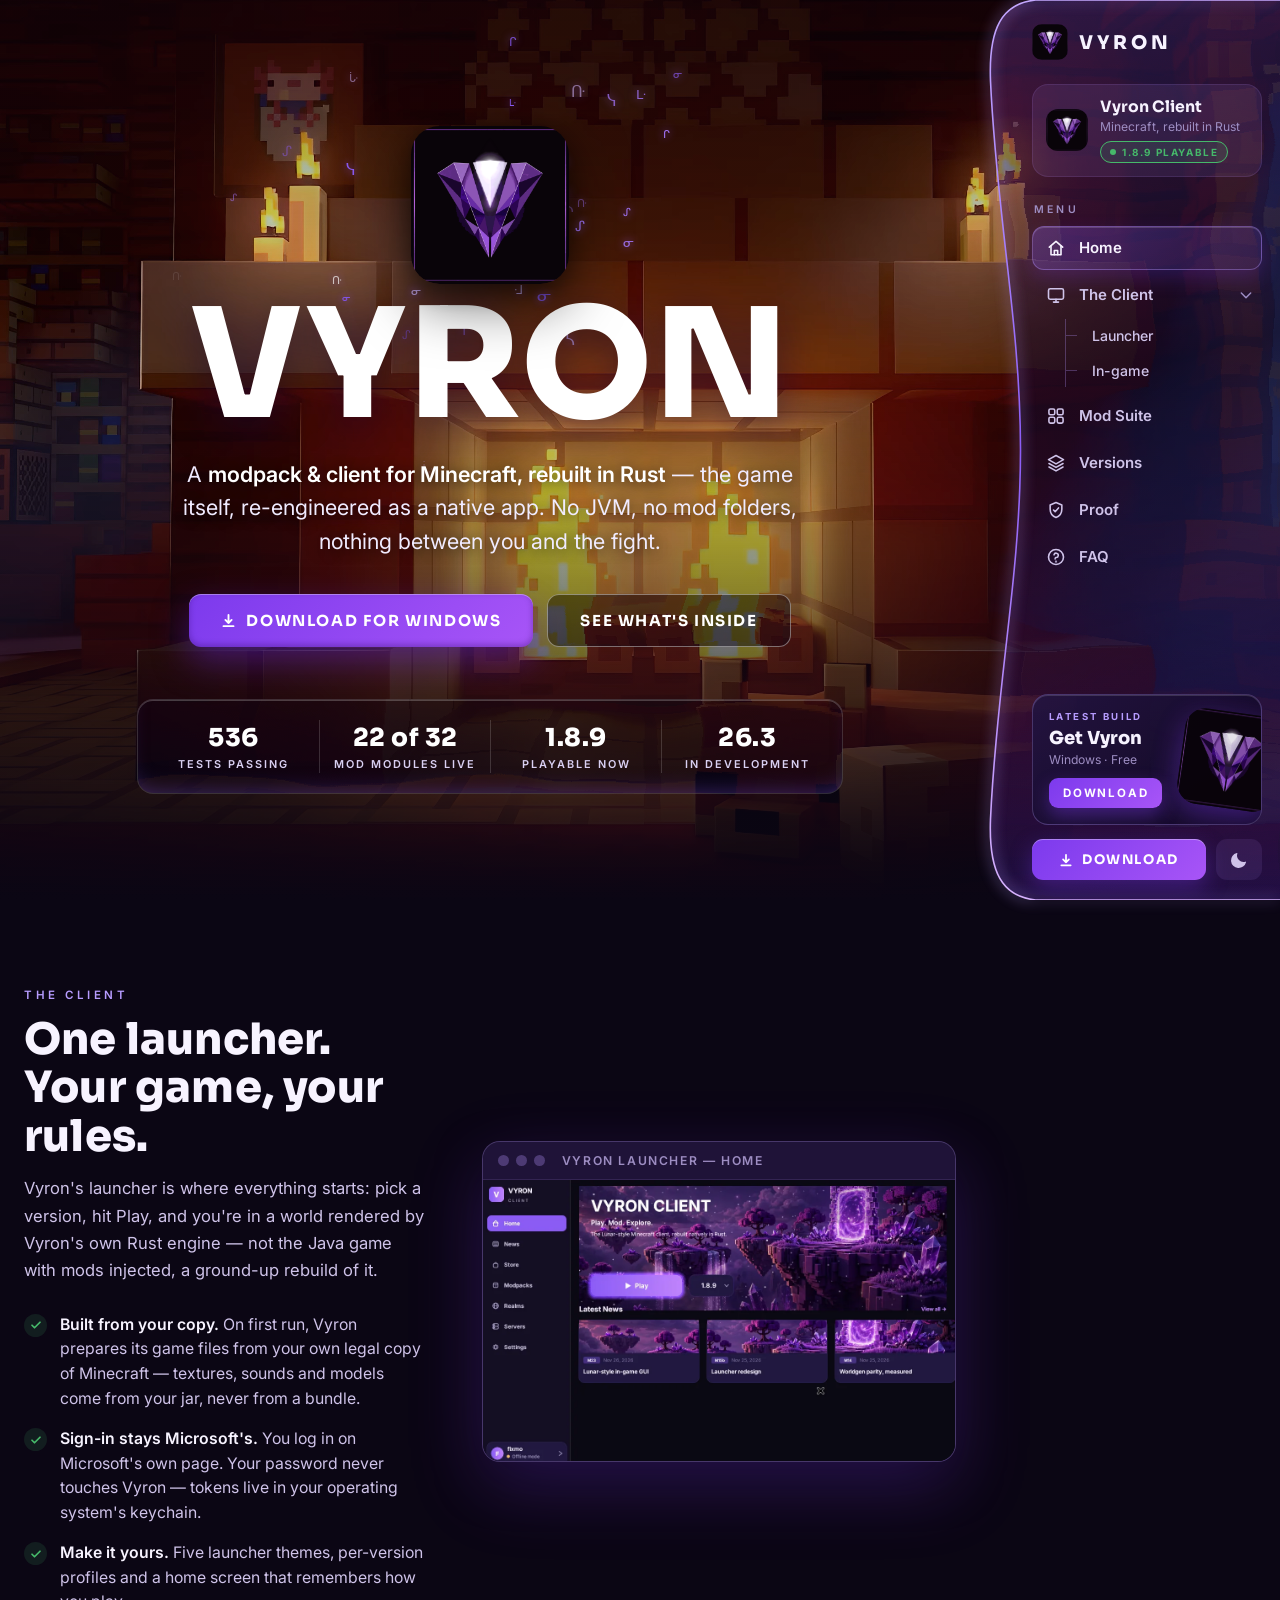
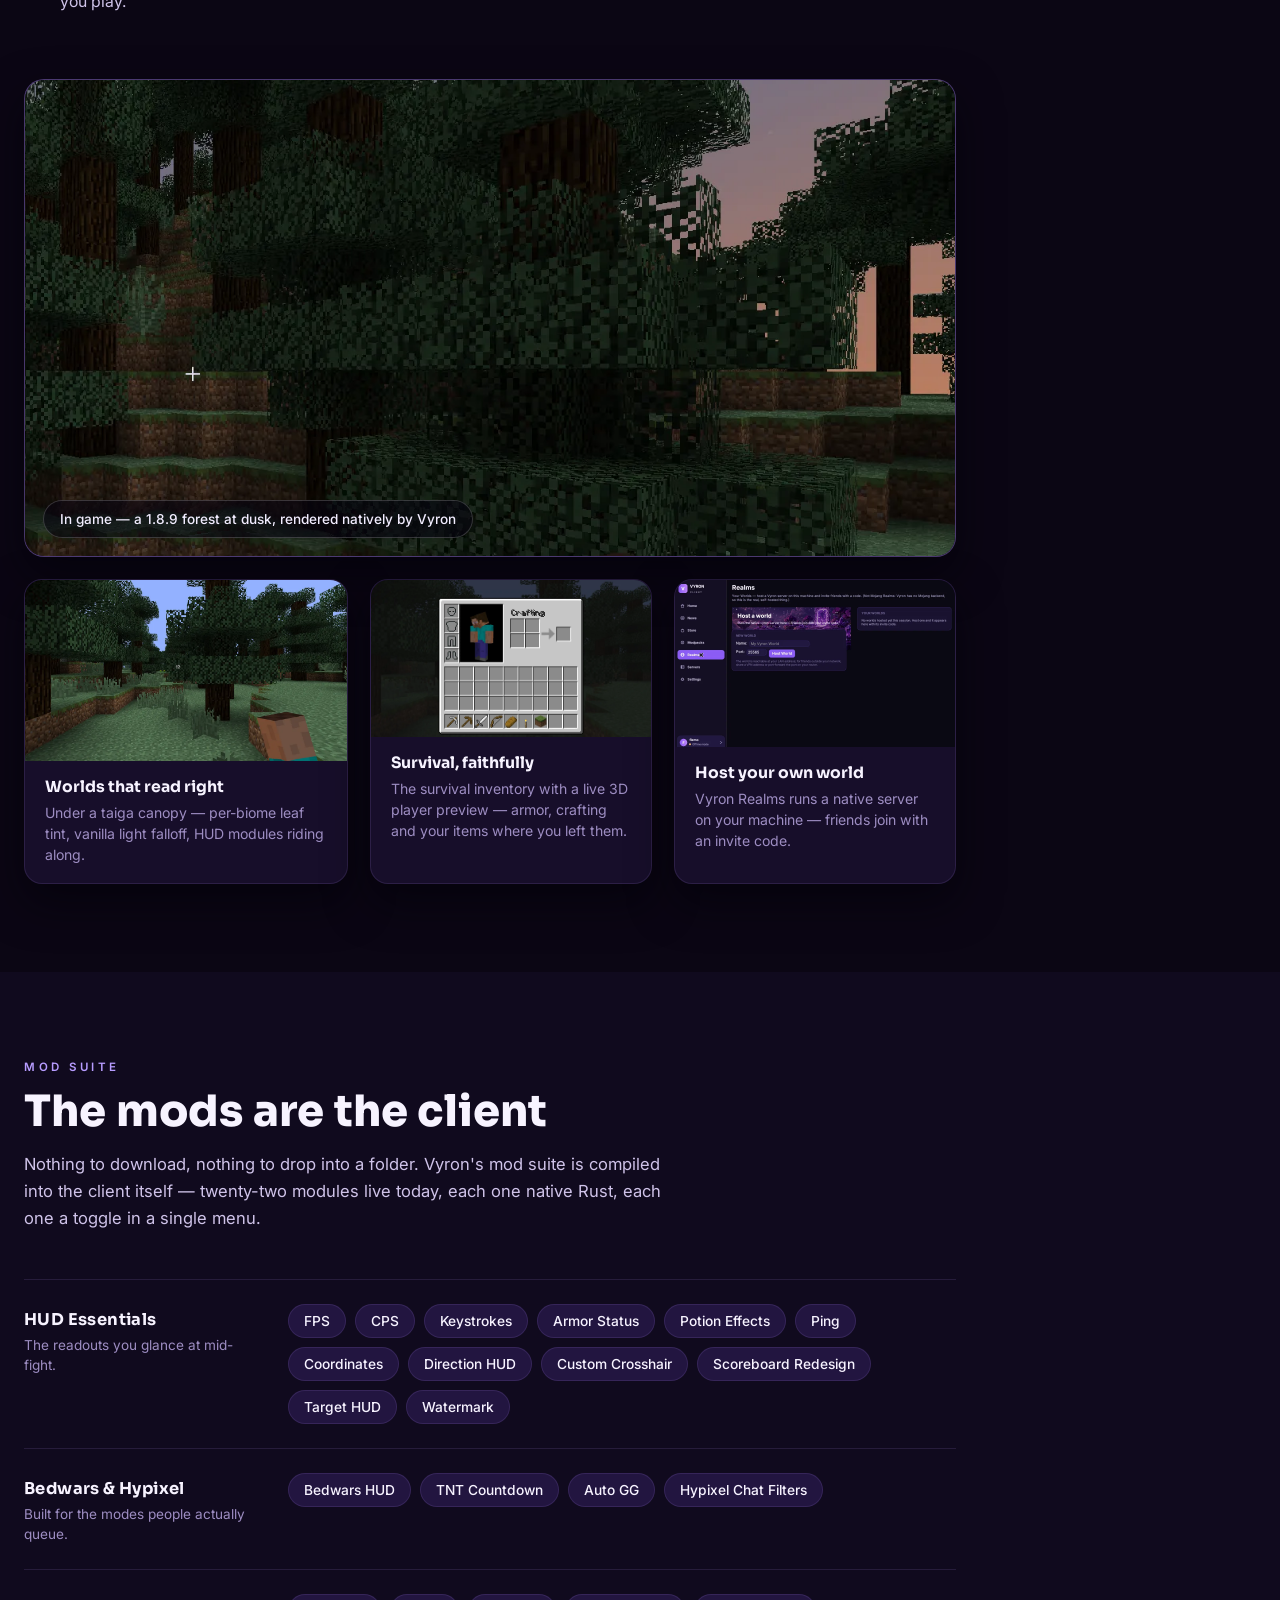
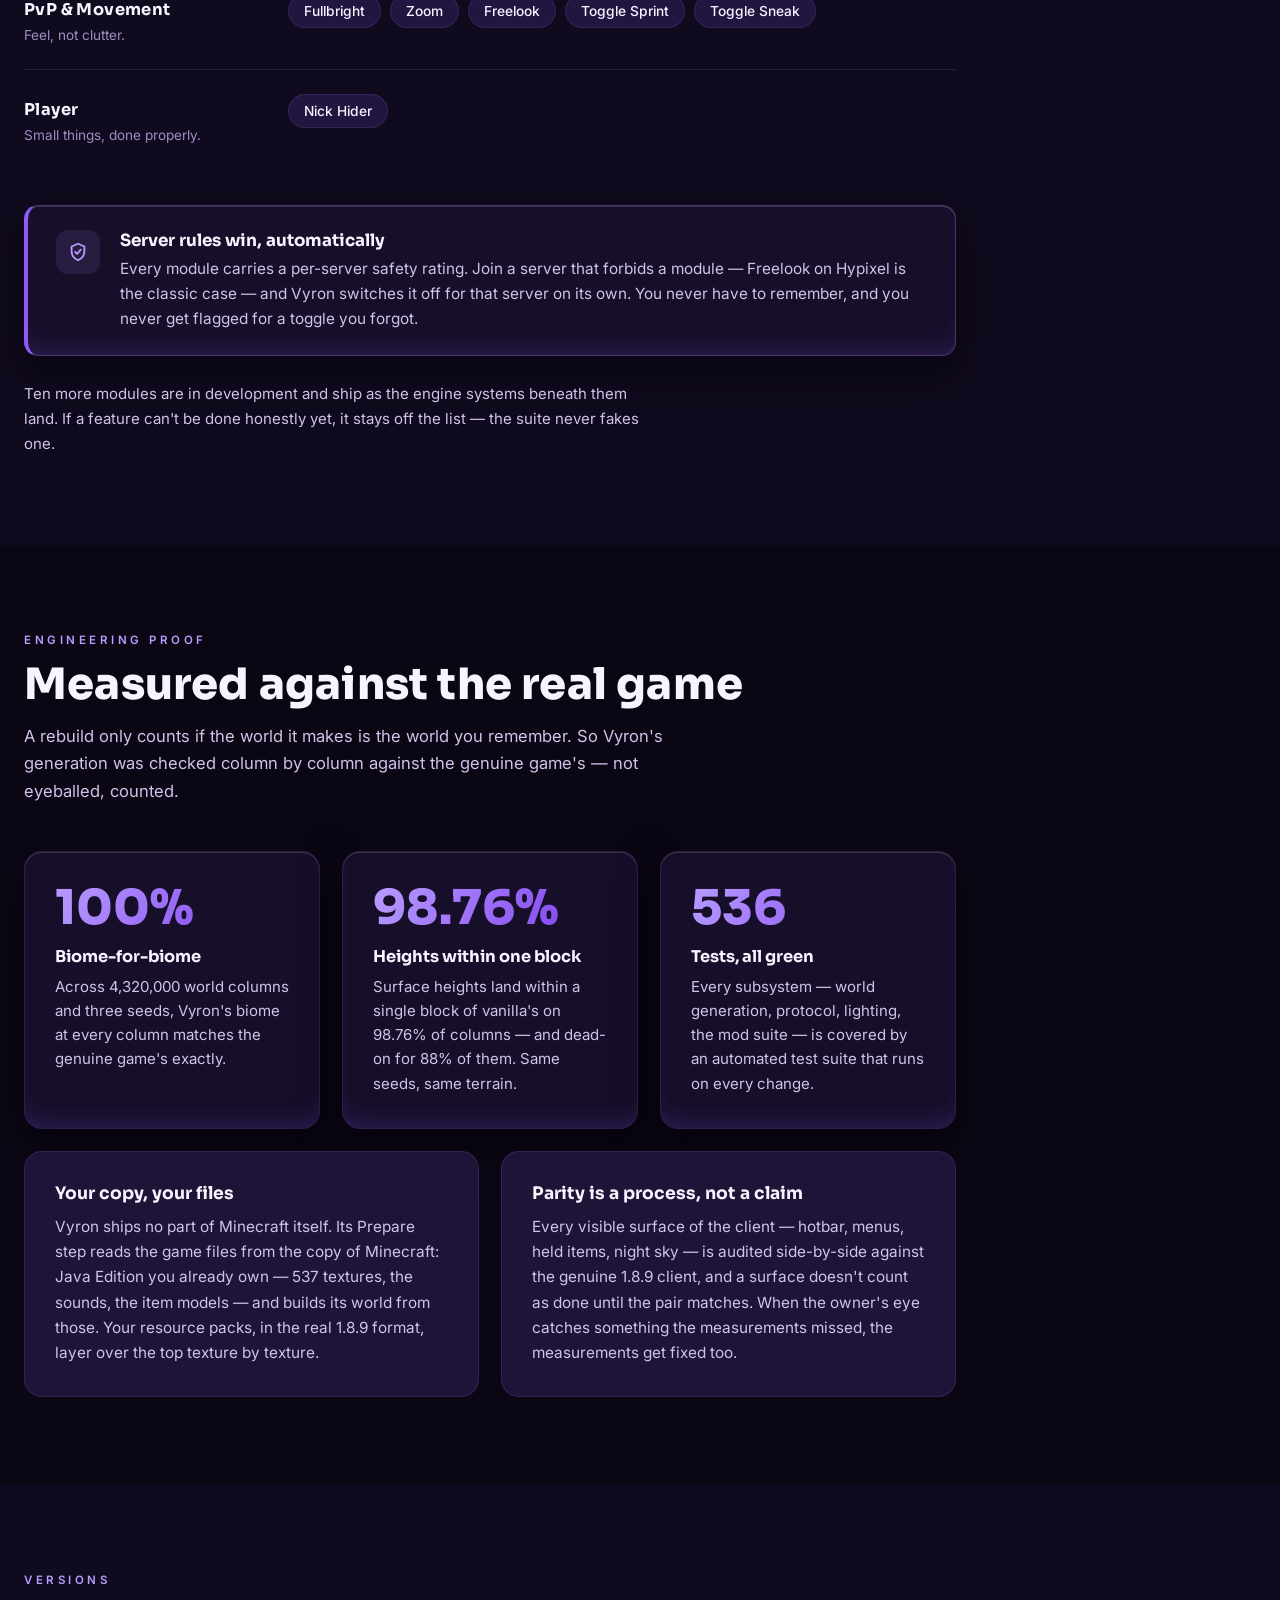
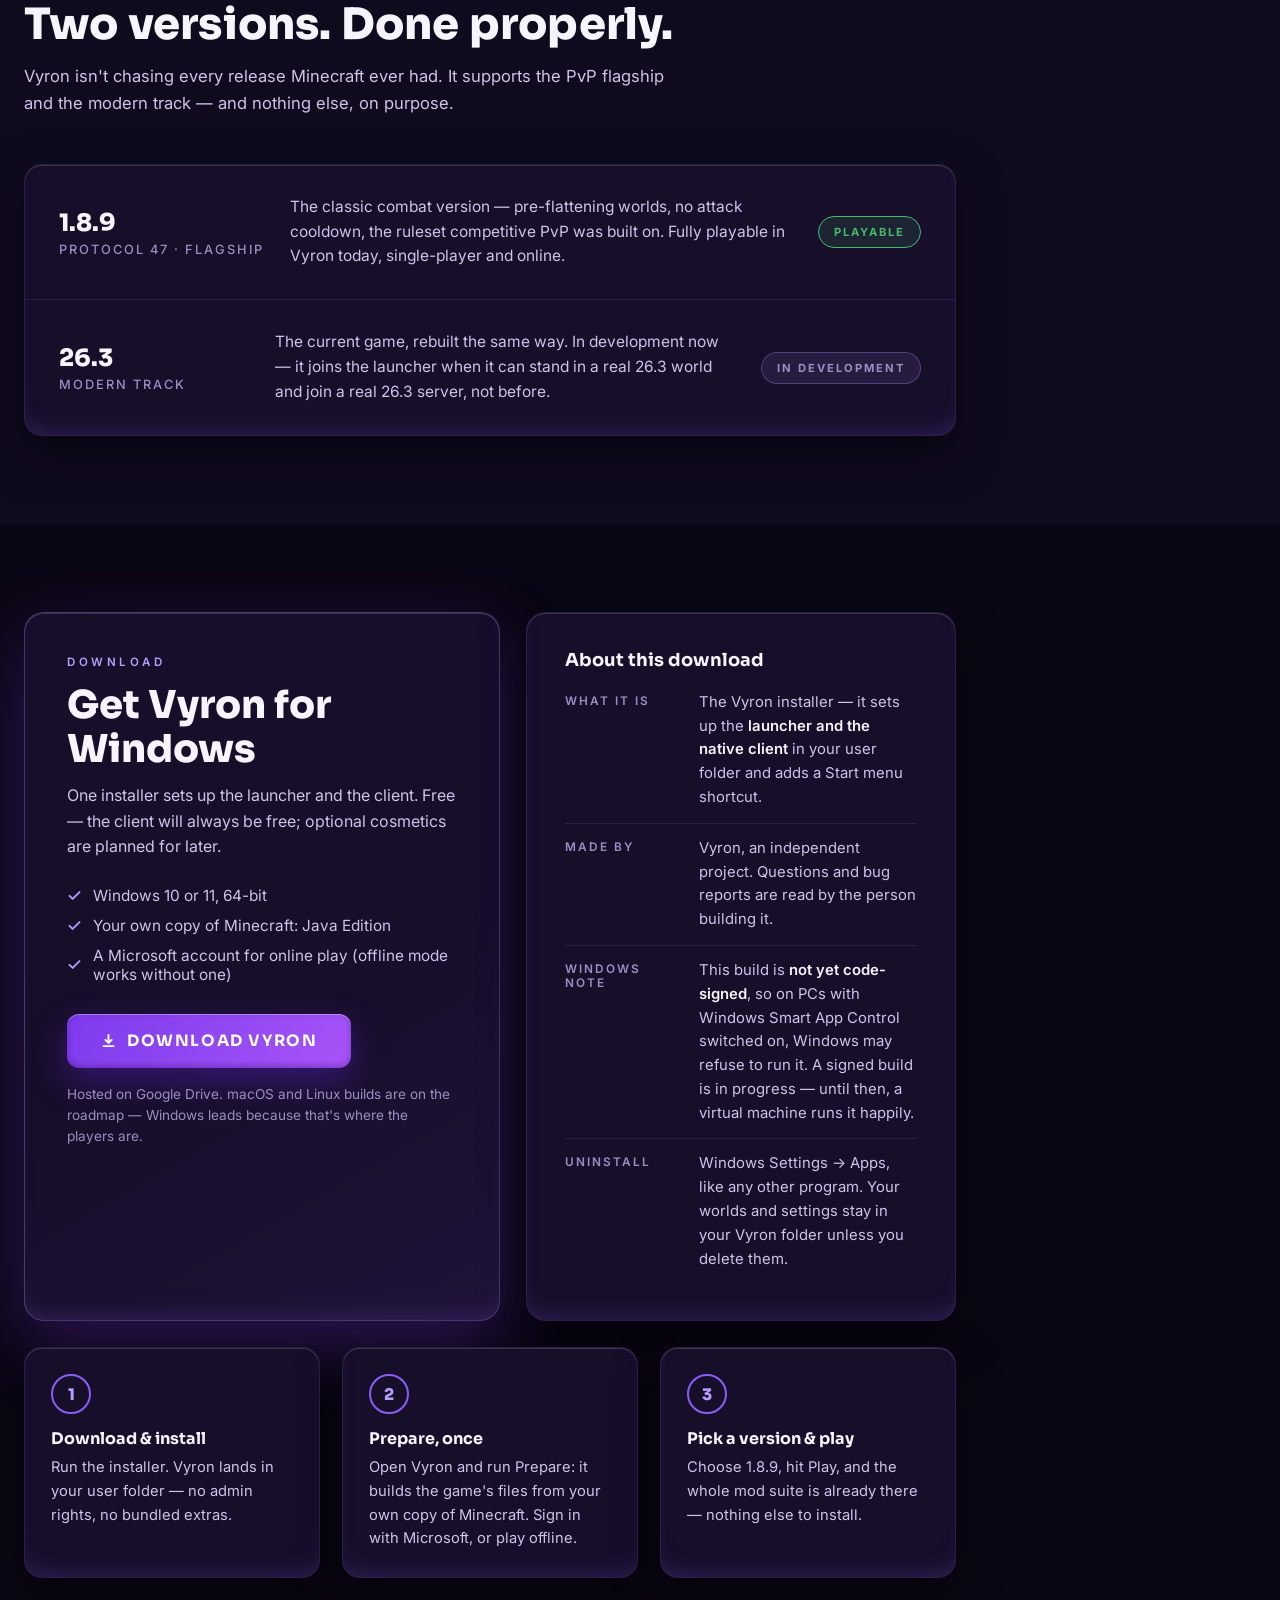
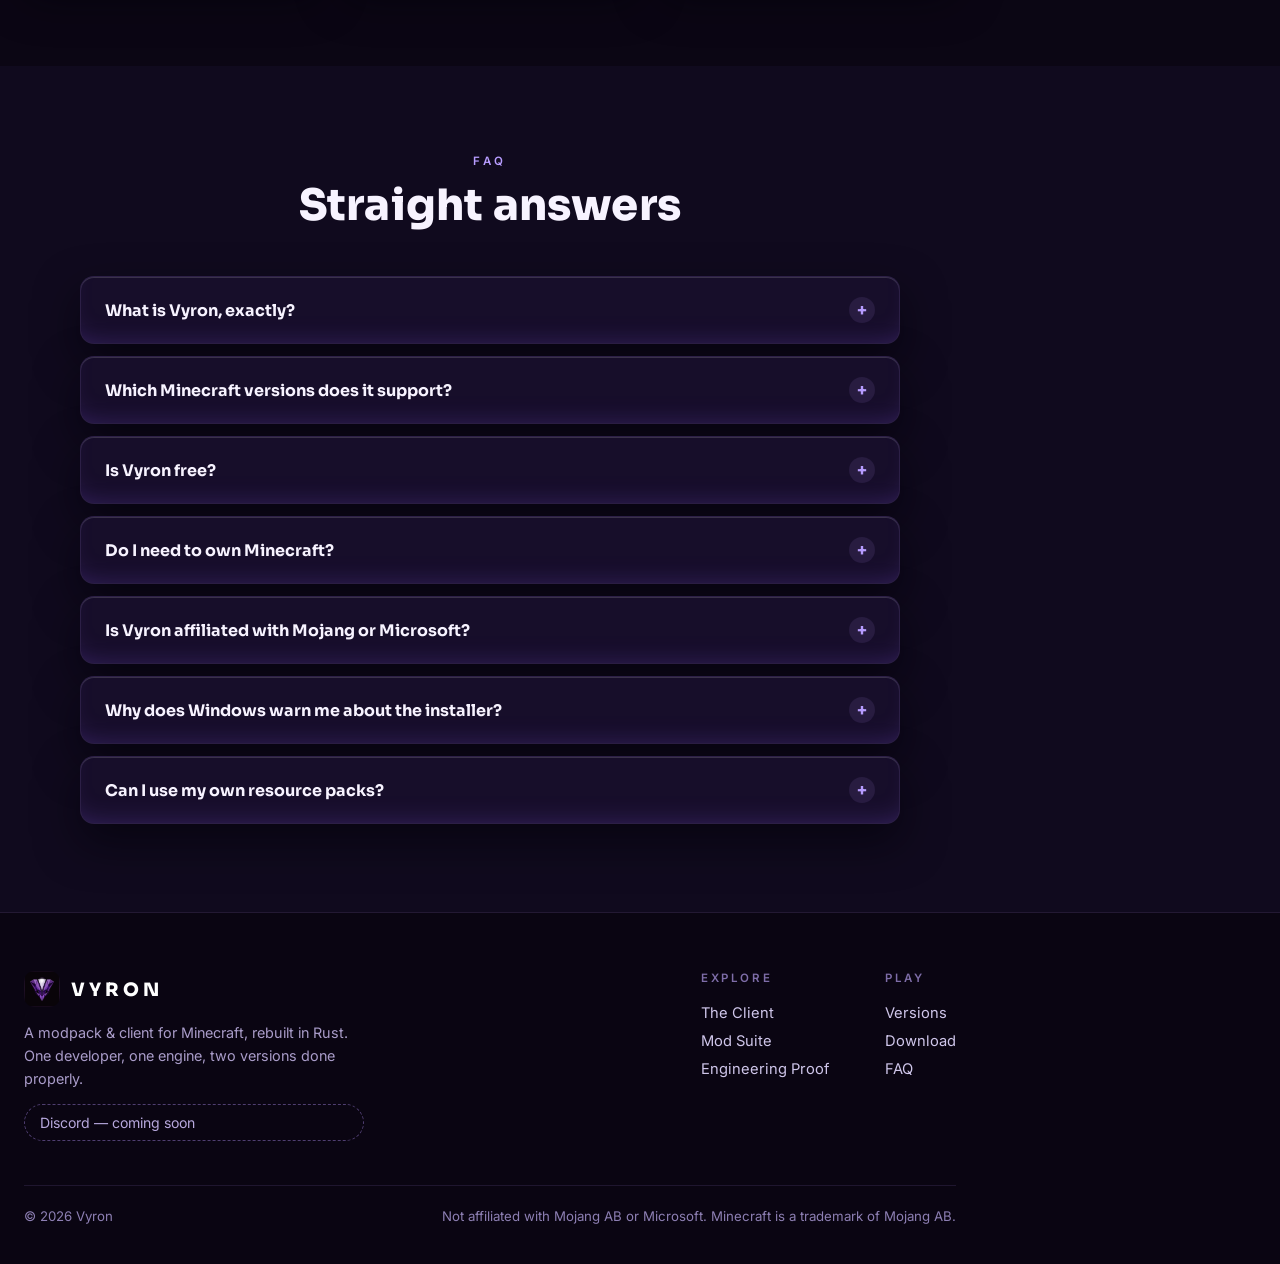
==== commit 3f1e3656: "Vyron website: curved glass sidebar nav on the right + liquid-glass refraction" ====
--- a/vyron/index.html
+++ b/vyron/index.html
@@ -41,6 +41,10 @@
     --green-bg:rgba(70,185,106,.13);
     --chip:#221540;
     --scrim-top:rgba(5,2,12,.45);
+    --rail-fill:linear-gradient(165deg,rgba(139,92,246,.26),rgba(19,10,36,.74) 42%,rgba(124,58,237,.20));
+    --rail-card:linear-gradient(140deg,rgba(34,20,66,.88),rgba(15,8,30,.92));
+    --rim-hi:rgba(255,255,255,.15);
+    --rim-glow:rgba(139,92,246,.38);
   }
   [data-theme="light"]{
     color-scheme:light;
@@ -57,6 +61,10 @@
     --green-bg:rgba(31,122,61,.10);
     --chip:#efe7fc;
     --scrim-top:rgba(20,8,40,.32);
+    --rail-fill:linear-gradient(165deg,rgba(255,255,255,.82),rgba(241,234,253,.78) 45%,rgba(199,172,255,.45));
+    --rail-card:linear-gradient(140deg,rgba(255,255,255,.92),rgba(237,228,253,.94));
+    --rim-hi:rgba(255,255,255,.8);
+    --rim-glow:rgba(124,58,237,.20);
   }
   *{margin:0;padding:0;box-sizing:border-box}
   html{scroll-behavior:smooth}
@@ -69,38 +77,87 @@
   section[id],div[id]{scroll-margin-top:96px}
   *{cursor:url("[data-uri]") 13 12,auto!important}
 
-  /* ---------- HEADER (single bar; transparent over the hero) ---------- */
-  header{position:fixed;top:0;left:0;right:0;z-index:100}
-  .head-in{display:flex;align-items:center;gap:28px;height:68px;max-width:1200px;margin:0 auto;padding:0 24px;background:var(--nav-solid);backdrop-filter:blur(10px);-webkit-backdrop-filter:blur(10px);border-bottom:1px solid var(--border);transition:background .35s ease,border-color .35s ease}
-  header.over-hero .head-in{background:transparent;backdrop-filter:none;-webkit-backdrop-filter:none;border-bottom-color:transparent}
-  header.over-hero::before{content:"";position:absolute;inset:0;height:150px;background:linear-gradient(180deg,rgba(4,2,10,.5),rgba(4,2,10,0));pointer-events:none}
-  header.over-hero .brand span,header.over-hero .head-links a{color:#fff;text-shadow:0 1px 10px rgba(0,0,0,.65)}
-  header.over-hero .icon-btn{--text2:#eef;background:rgba(10,6,20,.34);color:#e9e4ff}
-  .brand{display:flex;align-items:center;gap:11px;flex:none;position:relative;z-index:1}
-  .brand .logo-art{width:37px;height:37px;border-radius:10px}
-  .brand span{font-family:var(--font-head);font-weight:800;font-size:1.22rem;letter-spacing:4px}
+  /* ---------- LOGO ART + ICON BUTTONS (shared) ---------- */
   .logo-art{display:block;background-image:url("[data-uri]");background-size:cover;background-position:center;border-radius:18%}
   [data-theme="light"] .logo-art{background-image:url("[data-uri]")}
-  header.over-hero .logo-art{background-image:url("[data-uri]")}
-  .head-links{display:flex;gap:30px;margin:0 auto;position:relative;z-index:1}
-  .head-links a{font-size:.82rem;font-weight:600;letter-spacing:2.2px;text-transform:uppercase;color:var(--text2);transition:color .2s;white-space:nowrap}
-  .head-links a:hover{color:var(--text)}
-  .head-actions{display:flex;align-items:center;gap:10px;flex:none;position:relative;z-index:1}
-  .icon-btn{display:inline-flex;align-items:center;justify-content:center;width:40px;height:40px;border-radius:11px;background:var(--iconbg);color:var(--text2);cursor:pointer;border:none;transition:background .2s,color .2s}
+  .icon-btn{display:inline-flex;align-items:center;justify-content:center;width:40px;height:40px;border-radius:11px;background:var(--iconbg);color:var(--text2);cursor:pointer;border:none;transition:background .2s,color .2s;flex:none}
   .icon-btn:hover{background:var(--iconbg-hover);color:var(--text)}
   .icon-btn svg{width:18px;height:18px;display:block}
-  #themeBtn .ic-sun{display:none}
-  [data-theme="light"] #themeBtn .ic-sun{display:block}
-  [data-theme="light"] #themeBtn .ic-moon{display:none}
-  .btn-head{background:linear-gradient(135deg,var(--accent-deep),#a855f7);color:#fff;font-family:var(--font-head);font-weight:700;letter-spacing:1.6px;font-size:.82rem;padding:12px 22px;border-radius:11px;display:inline-flex;align-items:center;gap:9px;box-shadow:0 8px 22px rgba(124,58,237,.35);transition:transform .2s,box-shadow .2s;white-space:nowrap}
-  .btn-head:hover{transform:translateY(-1px);box-shadow:0 12px 28px rgba(124,58,237,.45)}
-  .btn-burger{display:none}
-  .mnav{display:none;position:absolute;top:calc(100% + 8px);right:16px;width:min(300px,calc(100vw - 32px));background:var(--card);border:1px solid var(--border2);border-radius:16px;box-shadow:var(--shadow);padding:8px;z-index:200}
-  .mnav.open{display:block}
-  .mnav a{display:flex;justify-content:space-between;align-items:center;padding:12px 14px;border-radius:10px;font-weight:600;letter-spacing:1.6px;font-size:.84rem;text-transform:uppercase}
-  .mnav a:hover{background:var(--card2)}
-  @media(max-width:940px){.head-links{display:none}.btn-burger{display:inline-flex}}
-  @media(max-width:520px){.btn-head{display:none}.head-in{gap:14px;padding:0 16px}}
+  .theme-toggle .ic-sun{display:none}
+  [data-theme="light"] .theme-toggle .ic-sun{display:block}
+  [data-theme="light"] .theme-toggle .ic-moon{display:none}
+
+  /* ---------- CURVED GLASS RAIL (docked right, mirrored curve) ----------
+     Frosted panel flush to the right edge; its LEFT edge is the concave
+     curve (wide at top and bottom, pinched mid-height), drawn by an SVG
+     clip on the glass layer plus a neon rim + glow tracing the same path.
+     Without SVG-clip support the glass falls back to a rounded rect. */
+  :root{--rail-w:300px}
+  .rail{position:fixed;top:0;right:0;bottom:0;width:var(--rail-w);z-index:300}
+  .rail-glass{position:absolute;inset:0;background:var(--rail-fill);backdrop-filter:blur(18px) saturate(1.45);-webkit-backdrop-filter:blur(18px) saturate(1.45);border:1px solid var(--border2);border-right:none;border-radius:26px 0 0 26px}
+  .has-railclip .rail-glass{clip-path:url(#railClip);border:none;border-radius:0}
+  .rail-rim,.rail-glow{position:absolute;inset:0;width:100%;height:100%;display:none;pointer-events:none}
+  .has-railclip .rail-rim,.has-railclip .rail-glow{display:block}
+  .rail-glow{filter:blur(7px);opacity:.75}
+  .rail-in{position:relative;height:100%;display:flex;flex-direction:column;padding:24px 18px 20px 52px;overflow-y:auto;overflow-x:hidden;scrollbar-width:thin}
+  .rail-brand{display:flex;align-items:center;justify-content:space-between;gap:10px}
+  .rail-brand .brand{display:flex;align-items:center;gap:11px}
+  .rail-brand .brand .logo-art{width:36px;height:36px;border-radius:10px}
+  .rail-brand .brand span{font-family:var(--font-head);font-weight:800;font-size:1.18rem;letter-spacing:4px;color:var(--text)}
+  .rail-close{display:none}
+  .rail-status{display:flex;align-items:center;gap:12px;margin-top:24px;padding:13px;background:var(--iconbg);border:1px solid var(--border);border-radius:16px}
+  .rail-status .logo-art{width:42px;height:42px;border-radius:12px;flex:none}
+  .rs-name{font-family:var(--font-head);font-weight:700;font-size:.98rem;line-height:1.2}
+  .rs-sub{font-size:.76rem;color:var(--text3);margin-top:2px}
+  .status-chip{display:inline-flex;align-items:center;gap:6px;margin-top:7px;font-size:.62rem;font-weight:700;letter-spacing:1.6px;color:var(--green);background:var(--green-bg);border:1px solid var(--green);padding:4px 9px;border-radius:50px;white-space:nowrap}
+  .status-chip i{width:6px;height:6px;border-radius:50%;background:var(--green);display:block;flex:none}
+  .rail-label{margin:26px 2px 10px;font-size:.66rem;font-weight:600;letter-spacing:3.2px;text-transform:uppercase;color:var(--text3)}
+  .rail-nav{display:flex;flex-direction:column;gap:3px}
+  .rail-item{display:flex;align-items:center;gap:13px;padding:11px 13px;border-radius:12px;font-weight:600;font-size:.94rem;color:var(--text2);border:1px solid transparent;transition:background .2s,color .2s,border-color .2s}
+  .rail-item svg{width:20px;height:20px;flex:none}
+  .rail-item:hover{color:var(--text);background:var(--iconbg)}
+  .rail-item.active{color:var(--text);background:linear-gradient(120deg,rgba(139,92,246,.30),rgba(139,92,246,.13));border-color:rgba(183,148,255,.38);box-shadow:inset 0 1px 0 rgba(255,255,255,.16),0 8px 20px rgba(124,58,237,.22)}
+  [data-theme="light"] .rail-item.active{background:linear-gradient(120deg,rgba(139,92,246,.22),rgba(139,92,246,.10));border-color:rgba(110,66,193,.35)}
+  .rail-item-row{display:flex;align-items:center;gap:4px}
+  .rail-item-row .rail-item{flex:1}
+  .rail-chev{display:inline-flex;align-items:center;justify-content:center;width:32px;height:32px;border-radius:9px;background:transparent;border:none;color:var(--text3);cursor:pointer;transition:transform .25s,background .2s;flex:none}
+  .rail-chev:hover{background:var(--iconbg);color:var(--text)}
+  .rail-chev svg{width:16px;height:16px;display:block}
+  .rail-group.open .rail-chev{transform:rotate(90deg)}
+  .rail-sub{display:none;margin:2px 0 4px 33px;padding-left:16px;border-left:1px solid var(--border2);flex-direction:column;gap:2px}
+  .rail-group.open .rail-sub{display:flex}
+  .rail-sub a{position:relative;padding:8px 10px;font-size:.88rem;font-weight:500;color:var(--text2);border-radius:8px}
+  .rail-sub a::before{content:"";position:absolute;left:-16px;top:50%;width:11px;height:1px;background:var(--border2)}
+  .rail-sub a:hover{color:var(--text);background:var(--iconbg)}
+  .rail-bottom{margin-top:auto;padding-top:22px;display:flex;flex-direction:column;gap:14px}
+  .rail-card{position:relative;overflow:hidden;border-radius:16px;background:var(--rail-card);border:1px solid var(--border2);padding:16px;box-shadow:inset 0 1px 0 var(--rim-hi)}
+  .rail-card-gem{position:absolute;right:-16px;top:50%;transform:translateY(-50%) rotate(8deg);width:96px;height:96px;border-radius:20px;opacity:.92;box-shadow:0 10px 30px rgba(124,58,237,.45)}
+  .rail-card-txt{position:relative;z-index:1;max-width:68%}
+  .rail-card-kicker{display:block;font-size:.6rem;font-weight:700;letter-spacing:2.4px;text-transform:uppercase;color:var(--accent-hi)}
+  .rail-card-txt b{display:block;font-family:var(--font-head);font-weight:800;font-size:1.12rem;margin-top:5px}
+  .rail-card-sub{display:block;font-size:.76rem;color:var(--text3);margin-top:3px}
+  .rail-card-btn{display:inline-flex;margin-top:11px;font-size:.72rem;font-weight:700;letter-spacing:1.8px;text-transform:uppercase;color:#fff;background:linear-gradient(135deg,var(--accent-deep),#a855f7);padding:8px 14px;border-radius:9px;box-shadow:0 8px 18px rgba(124,58,237,.4);transition:transform .2s}
+  .rail-card-btn:hover{transform:translateY(-1px)}
+  .rail-foot{display:flex;gap:10px;align-items:stretch}
+  .btn-rail-dl{flex:1;display:inline-flex;align-items:center;justify-content:center;gap:9px;background:linear-gradient(135deg,var(--accent-deep),#a855f7);color:#fff;font-family:var(--font-head);font-weight:700;letter-spacing:1.6px;font-size:.82rem;padding:12px 16px;border-radius:11px;box-shadow:0 8px 22px rgba(124,58,237,.35),inset 0 1px 0 rgba(255,255,255,.35);transition:transform .2s,box-shadow .2s;white-space:nowrap}
+  .btn-rail-dl:hover{transform:translateY(-1px);box-shadow:0 12px 28px rgba(124,58,237,.45),inset 0 1px 0 rgba(255,255,255,.35)}
+  .rail-foot .theme-toggle{height:auto;width:46px;border-radius:11px}
+
+  /* ---------- MOBILE TOP BAR + RAIL OVERLAY ---------- */
+  .topbar{display:none}
+  .nav-scrim{display:none}
+  @media(max-width:1024px){
+    .topbar{display:flex;align-items:center;justify-content:space-between;gap:12px;position:fixed;top:0;left:0;right:0;height:60px;padding:0 16px;z-index:120;background:var(--nav-solid);backdrop-filter:blur(12px);-webkit-backdrop-filter:blur(12px);border-bottom:1px solid var(--border)}
+    .topbar .brand{display:flex;align-items:center;gap:10px}
+    .topbar .brand .logo-art{width:32px;height:32px;border-radius:9px}
+    .topbar .brand span{font-family:var(--font-head);font-weight:800;font-size:1.05rem;letter-spacing:3.5px}
+    .top-actions{display:flex;gap:9px;align-items:center}
+    .rail{width:min(320px,88vw);transform:translateX(112%);transition:transform .45s cubic-bezier(.2,.7,.2,1);z-index:320}
+    .rail.open{transform:none}
+    .rail-close{display:inline-flex}
+    .nav-scrim{display:block;position:fixed;inset:0;background:rgba(5,2,12,.55);opacity:0;pointer-events:none;transition:opacity .3s;z-index:310}
+    .nav-scrim.on{opacity:1;pointer-events:auto}
+  }
 
   /* ---------- HERO ---------- */
   .hero{min-height:100vh;min-height:100svh;display:flex;align-items:center;justify-content:center;text-align:center;position:relative;overflow:hidden;background:#0a0616}
@@ -280,41 +337,130 @@
     .logo-shine-band,.logo-spark{animation:none}
     *{animation-duration:.01ms !important;transition-duration:.01ms !important}
   }
+
+  /* ---------- RAIL LAYOUT + LIQUID GLASS (late rules, win on order) ----------
+     Desktop: full-bleed blocks keep their full-width border box (backgrounds
+     and the hero video run beneath the glass) while right padding equal to
+     the rail's width keeps every content box clear of it. */
+  section[id],div[id]{scroll-margin-top:30px}
+  @media(min-width:1025px){
+    .hero,section,footer{padding-right:var(--rail-w)}
+  }
+  @media(max-width:1024px){
+    section[id],div[id]{scroll-margin-top:78px}
+  }
+  /* Specular rims: a bright top edge + a soft inner glow, like light
+     catching the rim of real glass. Cheap — no filters involved. */
+  .pcard,.vcard,.compliance,.step,.about-box,details.faq{box-shadow:var(--shadow),inset 0 1px 0 var(--rim-hi),inset 0 -16px 30px -22px var(--rim-glow)}
+  .dl-main{box-shadow:var(--glow),inset 0 1px 0 var(--rim-hi),inset 0 -16px 30px -22px var(--rim-glow)}
+  .shot-frame{box-shadow:var(--glow),var(--shadow),inset 0 1px 0 var(--rim-hi)}
+  .btn-dl{box-shadow:0 14px 34px rgba(90,30,200,.45),inset 0 1px 0 rgba(255,255,255,.35),inset 0 -2px 6px rgba(40,5,90,.35)}
+  .btn-hero{box-shadow:0 14px 34px rgba(90,30,200,.5),inset 0 1px 0 rgba(255,255,255,.35),inset 0 -2px 6px rgba(40,5,90,.35)}
+  .stats{box-shadow:inset 0 1px 0 rgba(255,255,255,.22),inset 0 -14px 26px -18px rgba(139,92,246,.5)}
+  /* Liquid glass: where SVG backdrop filters are supported (JS adds
+     .has-liquid), the backdrop itself is displaced by the #vyron-liquid
+     filter, so the background bends through the glass instead of merely
+     blurring. Everywhere else the blur + rim above is the fallback. */
+  .has-liquid .rail-glass{backdrop-filter:url(#vyron-liquid) saturate(1.5)}
+  .has-liquid .stats{backdrop-filter:url(#vyron-liquid) saturate(1.35)}
+  .has-liquid .btn-ghost{backdrop-filter:url(#vyron-liquid) saturate(1.3)}
+  .has-liquid .band figcaption{backdrop-filter:url(#vyron-liquid) saturate(1.3)}
+  .has-liquid .topbar{backdrop-filter:url(#vyron-liquid) saturate(1.35)}
 </style>
 </head>
 <body>
 
-<!-- ============ HEADER ============ -->
-<header id="siteHeader" class="over-hero">
-  <div class="head-in">
-    <a class="brand" href="#top" aria-label="Vyron home"><span class="logo-art" role="img" aria-label="Vyron logo"></span><span>VYRON</span></a>
-    <nav class="head-links" aria-label="Sections">
-      <a href="#client">The Client</a>
-      <a href="#mods">Mods</a>
-      <a href="#proof">Proof</a>
-      <a href="#versions">Versions</a>
-      <a href="#faq">FAQ</a>
+<!-- ============ SVG DEFS: rail curve clip, rim gradient, liquid-glass filter ============ -->
+<svg width="0" height="0" style="position:absolute" aria-hidden="true" focusable="false">
+  <defs>
+    <clipPath id="railClip" clipPathUnits="objectBoundingBox">
+      <path d="M1 0 L0.185 0 C0.075 0.004 0.028 0.03 0.035 0.09 C0.055 0.24 0.135 0.36 0.135 0.5 C0.135 0.64 0.055 0.76 0.035 0.91 C0.028 0.97 0.075 0.996 0.185 1 L1 1 Z"/>
+    </clipPath>
+    <linearGradient id="railRimGrad" x1="0" y1="0" x2="0" y2="1">
+      <stop offset="0" stop-color="#c4a8ff"/>
+      <stop offset=".5" stop-color="#8b5cf6"/>
+      <stop offset="1" stop-color="#d8b4fe"/>
+    </linearGradient>
+    <filter id="vyron-liquid" x="-10%" y="-10%" width="120%" height="120%" color-interpolation-filters="sRGB">
+      <feTurbulence type="fractalNoise" baseFrequency="0.007 0.011" numOctaves="2" seed="8" result="n"/>
+      <feDisplacementMap in="SourceGraphic" in2="n" scale="30" xChannelSelector="R" yChannelSelector="G"/>
+    </filter>
+  </defs>
+</svg>
+
+<!-- ============ MOBILE TOP BAR ============ -->
+<div class="topbar">
+  <a class="brand" href="#top" aria-label="Vyron home"><span class="logo-art" role="img" aria-label="Vyron logo"></span><span>VYRON</span></a>
+  <div class="top-actions">
+    <button class="icon-btn theme-toggle" type="button" title="Toggle light / dark theme" aria-label="Toggle light or dark theme">
+      <svg class="ic-moon" viewBox="0 0 24 24" fill="currentColor" aria-hidden="true"><path d="M20.6 14.2A8.6 8.6 0 0 1 9.8 3.4a.6.6 0 0 0-.8-.8 10.2 10.2 0 1 0 12.4 12.4.6.6 0 0 0-.8-.8z"/></svg>
+      <svg class="ic-sun" viewBox="0 0 24 24" fill="none" stroke="currentColor" stroke-width="2.4" stroke-linecap="round" aria-hidden="true"><circle cx="12" cy="12" r="4.4" fill="currentColor" stroke="none"/><path d="M12 2.5v2.6M12 18.9v2.6M2.5 12h2.6M18.9 12h2.6M4.9 4.9l1.8 1.8M17.3 17.3l1.8 1.8M19.1 4.9l-1.8 1.8M6.7 17.3l-1.8 1.8"/></svg>
+    </button>
+    <button class="icon-btn" id="menuBtn" type="button" aria-haspopup="true" aria-expanded="false" aria-controls="railNav" aria-label="Open menu">
+      <svg viewBox="0 0 24 24" fill="none" stroke="currentColor" stroke-width="2.4" stroke-linecap="round"><path d="M4 7h16M4 12h16M4 17h16"/></svg>
+    </button>
+  </div>
+</div>
+<div class="nav-scrim" id="navScrim" aria-hidden="true"></div>
+
+<!-- ============ CURVED GLASS RAIL (right side) ============ -->
+<aside class="rail" id="railNav" aria-label="Site navigation">
+  <div class="rail-glass" aria-hidden="true"></div>
+  <svg class="rail-glow" viewBox="0 0 300 1000" preserveAspectRatio="none" aria-hidden="true"><path d="M300 0 L55.5 0 C22.5 4 8.4 30 10.5 90 C16.5 240 40.5 360 40.5 500 C40.5 640 16.5 760 10.5 910 C8.4 970 22.5 996 55.5 1000 L300 1000" fill="none" style="stroke:var(--accent-hi)" stroke-width="3" vector-effect="non-scaling-stroke"/></svg>
+  <svg class="rail-rim" viewBox="0 0 300 1000" preserveAspectRatio="none" aria-hidden="true"><path d="M300 0 L55.5 0 C22.5 4 8.4 30 10.5 90 C16.5 240 40.5 360 40.5 500 C40.5 640 16.5 760 10.5 910 C8.4 970 22.5 996 55.5 1000 L300 1000" fill="none" stroke="url(#railRimGrad)" stroke-width="1.6" vector-effect="non-scaling-stroke"/></svg>
+  <div class="rail-in">
+    <div class="rail-brand">
+      <a class="brand" href="#top" aria-label="Vyron home"><span class="logo-art" role="img" aria-label="Vyron logo"></span><span>VYRON</span></a>
+      <button class="icon-btn rail-close" id="railClose" type="button" aria-label="Close menu">
+        <svg viewBox="0 0 24 24" fill="none" stroke="currentColor" stroke-width="2.4" stroke-linecap="round"><path d="M6 6l12 12M18 6L6 18"/></svg>
+      </button>
+    </div>
+    <div class="rail-status">
+      <span class="logo-art" role="img" aria-label="Vyron logo"></span>
+      <div>
+        <div class="rs-name">Vyron Client</div>
+        <div class="rs-sub">Minecraft, rebuilt in Rust</div>
+        <span class="status-chip"><i></i>1.8.9 PLAYABLE</span>
+      </div>
+    </div>
+    <div class="rail-label" id="railMenuLabel">Menu</div>
+    <nav class="rail-nav" aria-labelledby="railMenuLabel">
+      <a class="rail-item active" data-spy="top" href="#top"><svg viewBox="0 0 24 24" fill="none" stroke="currentColor" stroke-width="1.9" stroke-linecap="round" stroke-linejoin="round"><path d="M4 11l8-7 8 7"/><path d="M6 9.5V20h12V9.5"/><path d="M10 20v-5h4v5"/></svg><span>Home</span></a>
+      <div class="rail-group open">
+        <div class="rail-item-row">
+          <a class="rail-item" data-spy="client" href="#client"><svg viewBox="0 0 24 24" fill="none" stroke="currentColor" stroke-width="1.9" stroke-linecap="round" stroke-linejoin="round"><rect x="3" y="4.5" width="18" height="12.5" rx="2"/><path d="M9 20.5h6M12 17v3.5"/></svg><span>The Client</span></a>
+          <button class="rail-chev" id="clientChev" type="button" aria-expanded="true" aria-controls="clientSub" aria-label="Toggle The Client submenu"><svg viewBox="0 0 24 24" fill="none" stroke="currentColor" stroke-width="2.2" stroke-linecap="round" stroke-linejoin="round"><path d="M9 5l7 7-7 7"/></svg></button>
+        </div>
+        <div class="rail-sub" id="clientSub">
+          <a href="#client">Launcher</a>
+          <a href="#client">In-game</a>
+        </div>
+      </div>
+      <a class="rail-item" data-spy="mods" href="#mods"><svg viewBox="0 0 24 24" fill="none" stroke="currentColor" stroke-width="1.9" stroke-linecap="round" stroke-linejoin="round"><rect x="3.5" y="3.5" width="7" height="7" rx="1.8"/><rect x="13.5" y="3.5" width="7" height="7" rx="1.8"/><rect x="3.5" y="13.5" width="7" height="7" rx="1.8"/><rect x="13.5" y="13.5" width="7" height="7" rx="1.8"/></svg><span>Mod Suite</span></a>
+      <a class="rail-item" data-spy="versions" href="#versions"><svg viewBox="0 0 24 24" fill="none" stroke="currentColor" stroke-width="1.9" stroke-linecap="round" stroke-linejoin="round"><path d="M12 3l9 5-9 5-9-5 9-5z"/><path d="M3.6 12.6L12 17.2l8.4-4.6"/><path d="M3.6 16.8L12 21.4l8.4-4.6"/></svg><span>Versions</span></a>
+      <a class="rail-item" data-spy="proof" href="#proof"><svg viewBox="0 0 24 24" fill="none" stroke="currentColor" stroke-width="1.9" stroke-linecap="round" stroke-linejoin="round"><path d="M12 3l7 3v5c0 4.6-3 8.4-7 10-4-1.6-7-5.4-7-10V6z"/><path d="M9 12l2 2 4-4.5"/></svg><span>Proof</span></a>
+      <a class="rail-item" data-spy="faq" href="#faq"><svg viewBox="0 0 24 24" fill="none" stroke="currentColor" stroke-width="1.9" stroke-linecap="round" stroke-linejoin="round"><circle cx="12" cy="12" r="9"/><path d="M9.6 9.4A2.6 2.6 0 1 1 12 12.6c-.8.35-1.1.85-1.1 1.7"/><circle cx="12" cy="17.4" r=".4" fill="currentColor"/></svg><span>FAQ</span></a>
     </nav>
-    <div class="head-actions">
-      <button class="icon-btn" id="themeBtn" type="button" title="Toggle light / dark theme" aria-label="Toggle light or dark theme">
-        <svg class="ic-moon" viewBox="0 0 24 24" fill="currentColor" aria-hidden="true"><path d="M20.6 14.2A8.6 8.6 0 0 1 9.8 3.4a.6.6 0 0 0-.8-.8 10.2 10.2 0 1 0 12.4 12.4.6.6 0 0 0-.8-.8z"/></svg>
-        <svg class="ic-sun" viewBox="0 0 24 24" fill="none" stroke="currentColor" stroke-width="2.4" stroke-linecap="round" aria-hidden="true"><circle cx="12" cy="12" r="4.4" fill="currentColor" stroke="none"/><path d="M12 2.5v2.6M12 18.9v2.6M2.5 12h2.6M18.9 12h2.6M4.9 4.9l1.8 1.8M17.3 17.3l1.8 1.8M19.1 4.9l-1.8 1.8M6.7 17.3l-1.8 1.8"/></svg>
-      </button>
-      <a class="btn-head" href="#download"><svg width="14" height="14" viewBox="0 0 24 24" fill="none" stroke="currentColor" stroke-width="3" stroke-linecap="round" stroke-linejoin="round"><path d="M12 3v13m0 0l-5-5m5 5l5-5M4 21h16"/></svg>DOWNLOAD</a>
-      <button class="icon-btn btn-burger" id="menuBtn" type="button" aria-haspopup="true" aria-expanded="false" aria-controls="menuPanel" aria-label="Open menu">
-        <svg viewBox="0 0 24 24" fill="none" stroke="currentColor" stroke-width="2.4" stroke-linecap="round"><path d="M4 7h16M4 12h16M4 17h16"/></svg>
-      </button>
+    <div class="rail-bottom">
+      <div class="rail-card">
+        <span class="rail-card-gem logo-art" aria-hidden="true"></span>
+        <div class="rail-card-txt">
+          <span class="rail-card-kicker">Latest build</span>
+          <b>Get Vyron</b>
+          <span class="rail-card-sub">Windows &middot; Free</span>
+          <a class="rail-card-btn" href="https://drive.google.com/file/d/1zJ5C8BR4O5TDKMQLHrQ21O7Jz5Q_MAhE/view?usp=drivesdk" target="_blank" rel="noopener">Download</a>
+        </div>
+      </div>
+      <div class="rail-foot">
+        <a class="btn-rail-dl" href="#download"><svg width="14" height="14" viewBox="0 0 24 24" fill="none" stroke="currentColor" stroke-width="3" stroke-linecap="round" stroke-linejoin="round"><path d="M12 3v13m0 0l-5-5m5 5l5-5M4 21h16"/></svg><span>DOWNLOAD</span></a>
+        <button class="icon-btn theme-toggle" type="button" title="Toggle light / dark theme" aria-label="Toggle light or dark theme">
+          <svg class="ic-moon" viewBox="0 0 24 24" fill="currentColor" aria-hidden="true"><path d="M20.6 14.2A8.6 8.6 0 0 1 9.8 3.4a.6.6 0 0 0-.8-.8 10.2 10.2 0 1 0 12.4 12.4.6.6 0 0 0-.8-.8z"/></svg>
+          <svg class="ic-sun" viewBox="0 0 24 24" fill="none" stroke="currentColor" stroke-width="2.4" stroke-linecap="round" aria-hidden="true"><circle cx="12" cy="12" r="4.4" fill="currentColor" stroke="none"/><path d="M12 2.5v2.6M12 18.9v2.6M2.5 12h2.6M18.9 12h2.6M4.9 4.9l1.8 1.8M17.3 17.3l1.8 1.8M19.1 4.9l-1.8 1.8M6.7 17.3l-1.8 1.8"/></svg>
+        </button>
+      </div>
     </div>
   </div>
-  <div class="mnav" id="menuPanel" role="menu" aria-label="Site menu">
-    <a href="#client" role="menuitem">The Client <span aria-hidden="true">&rarr;</span></a>
-    <a href="#mods" role="menuitem">Mods <span aria-hidden="true">&rarr;</span></a>
-    <a href="#proof" role="menuitem">Proof <span aria-hidden="true">&rarr;</span></a>
-    <a href="#versions" role="menuitem">Versions <span aria-hidden="true">&rarr;</span></a>
-    <a href="#faq" role="menuitem">FAQ <span aria-hidden="true">&rarr;</span></a>
-    <a href="#download" role="menuitem">Download <span aria-hidden="true">&rarr;</span></a>
-  </div>
-</header>
+</aside>
 
 <!-- ============ HERO ============ -->
 <div class="hero" id="top">
@@ -618,36 +764,75 @@
 </footer>
 
 <script>
-  /* ---------- Theme toggle ---------- */
+  /* ---------- Theme toggle (rail + top-bar buttons) ---------- */
   (function () {
-    var btn = document.getElementById('themeBtn');
+    var btns = document.querySelectorAll('.theme-toggle');
+    if (!btns.length) return;
     function current() { return document.documentElement.getAttribute('data-theme') === 'light' ? 'light' : 'dark'; }
-    function syncLabel() { btn.setAttribute('aria-label', current() === 'dark' ? 'Switch to light theme' : 'Switch to dark theme'); }
+    function syncLabel() {
+      var label = current() === 'dark' ? 'Switch to light theme' : 'Switch to dark theme';
+      btns.forEach(function (b) { b.setAttribute('aria-label', label); });
+    }
     syncLabel();
-    btn.addEventListener('click', function () {
-      var next = current() === 'dark' ? 'light' : 'dark';
-      document.documentElement.setAttribute('data-theme', next);
-      try { localStorage.setItem('vyron-theme', next); } catch (e) {}
-      syncLabel();
+    btns.forEach(function (btn) {
+      btn.addEventListener('click', function () {
+        var next = current() === 'dark' ? 'light' : 'dark';
+        document.documentElement.setAttribute('data-theme', next);
+        try { localStorage.setItem('vyron-theme', next); } catch (e) {}
+        syncLabel();
+      });
     });
   })();
 
-  /* ---------- Mobile menu ---------- */
+  /* ---------- Curved rail: glass capability detection, mobile overlay,
+     submenu toggle and scroll-spy ---------- */
   (function () {
-    var btn = document.getElementById('menuBtn');
-    var panel = document.getElementById('menuPanel');
-    if (!btn || !panel) return;
-    function isOpen() { return panel.classList.contains('open'); }
-    function open() { panel.classList.add('open'); btn.setAttribute('aria-expanded', 'true'); }
-    function close() { panel.classList.remove('open'); btn.setAttribute('aria-expanded', 'false'); }
-    btn.addEventListener('click', function (e) { e.stopPropagation(); isOpen() ? close() : open(); });
-    panel.addEventListener('click', function (e) { if (e.target.closest('a')) close(); });
-    document.addEventListener('pointerdown', function (e) {
-      if (isOpen() && !panel.contains(e.target) && !btn.contains(e.target)) close();
+    var root = document.documentElement;
+    var probe = document.createElement('div');
+    probe.style.clipPath = 'url(#railClip)';
+    if (probe.style.clipPath && probe.style.clipPath.indexOf('url(') === 0) root.classList.add('has-railclip');
+    var lprobe = document.createElement('div');
+    lprobe.style.backdropFilter = 'url(#vyron-liquid)';
+    if (lprobe.style.backdropFilter && lprobe.style.backdropFilter.indexOf('url(') === 0) root.classList.add('has-liquid');
+
+    var rail = document.getElementById('railNav');
+    if (!rail) return;
+    var openBtn = document.getElementById('menuBtn');
+    var closeBtn = document.getElementById('railClose');
+    var scrim = document.getElementById('navScrim');
+    function isOpen() { return rail.classList.contains('open'); }
+    function open() { rail.classList.add('open'); if (scrim) scrim.classList.add('on'); if (openBtn) openBtn.setAttribute('aria-expanded', 'true'); }
+    function close() { rail.classList.remove('open'); if (scrim) scrim.classList.remove('on'); if (openBtn) openBtn.setAttribute('aria-expanded', 'false'); }
+    if (openBtn) openBtn.addEventListener('click', function () { isOpen() ? close() : open(); });
+    if (closeBtn) closeBtn.addEventListener('click', close);
+    if (scrim) scrim.addEventListener('click', close);
+    rail.addEventListener('click', function (e) { if (e.target.closest('a') && window.innerWidth <= 1024) close(); });
+    document.addEventListener('keydown', function (e) {
+      if (e.key === 'Escape' && isOpen()) { close(); if (openBtn) openBtn.focus(); }
     });
-    document.addEventListener('keydown', function (e) {
-      if (e.key === 'Escape' && isOpen()) { close(); btn.focus(); }
+
+    var chev = document.getElementById('clientChev');
+    if (chev) chev.addEventListener('click', function () {
+      var group = chev.closest('.rail-group');
+      var openNow = group.classList.toggle('open');
+      chev.setAttribute('aria-expanded', openNow ? 'true' : 'false');
     });
+
+    var items = rail.querySelectorAll('.rail-item[data-spy]');
+    function setActive(id) {
+      items.forEach(function (it) { it.classList.toggle('active', it.getAttribute('data-spy') === id); });
+    }
+    if ('IntersectionObserver' in window && items.length) {
+      var seen = {};
+      var spy = new IntersectionObserver(function (entries) {
+        entries.forEach(function (en) { if (en.isIntersecting) setActive(en.target.id); });
+      }, { rootMargin: '-40% 0px -55% 0px' });
+      items.forEach(function (it) { seen[it.getAttribute('data-spy')] = true; });
+      Object.keys(seen).forEach(function (id) {
+        var el = document.getElementById(id);
+        if (el) spy.observe(el);
+      });
+    }
   })();
 
   /* ---------- Reveal on scroll ---------- */
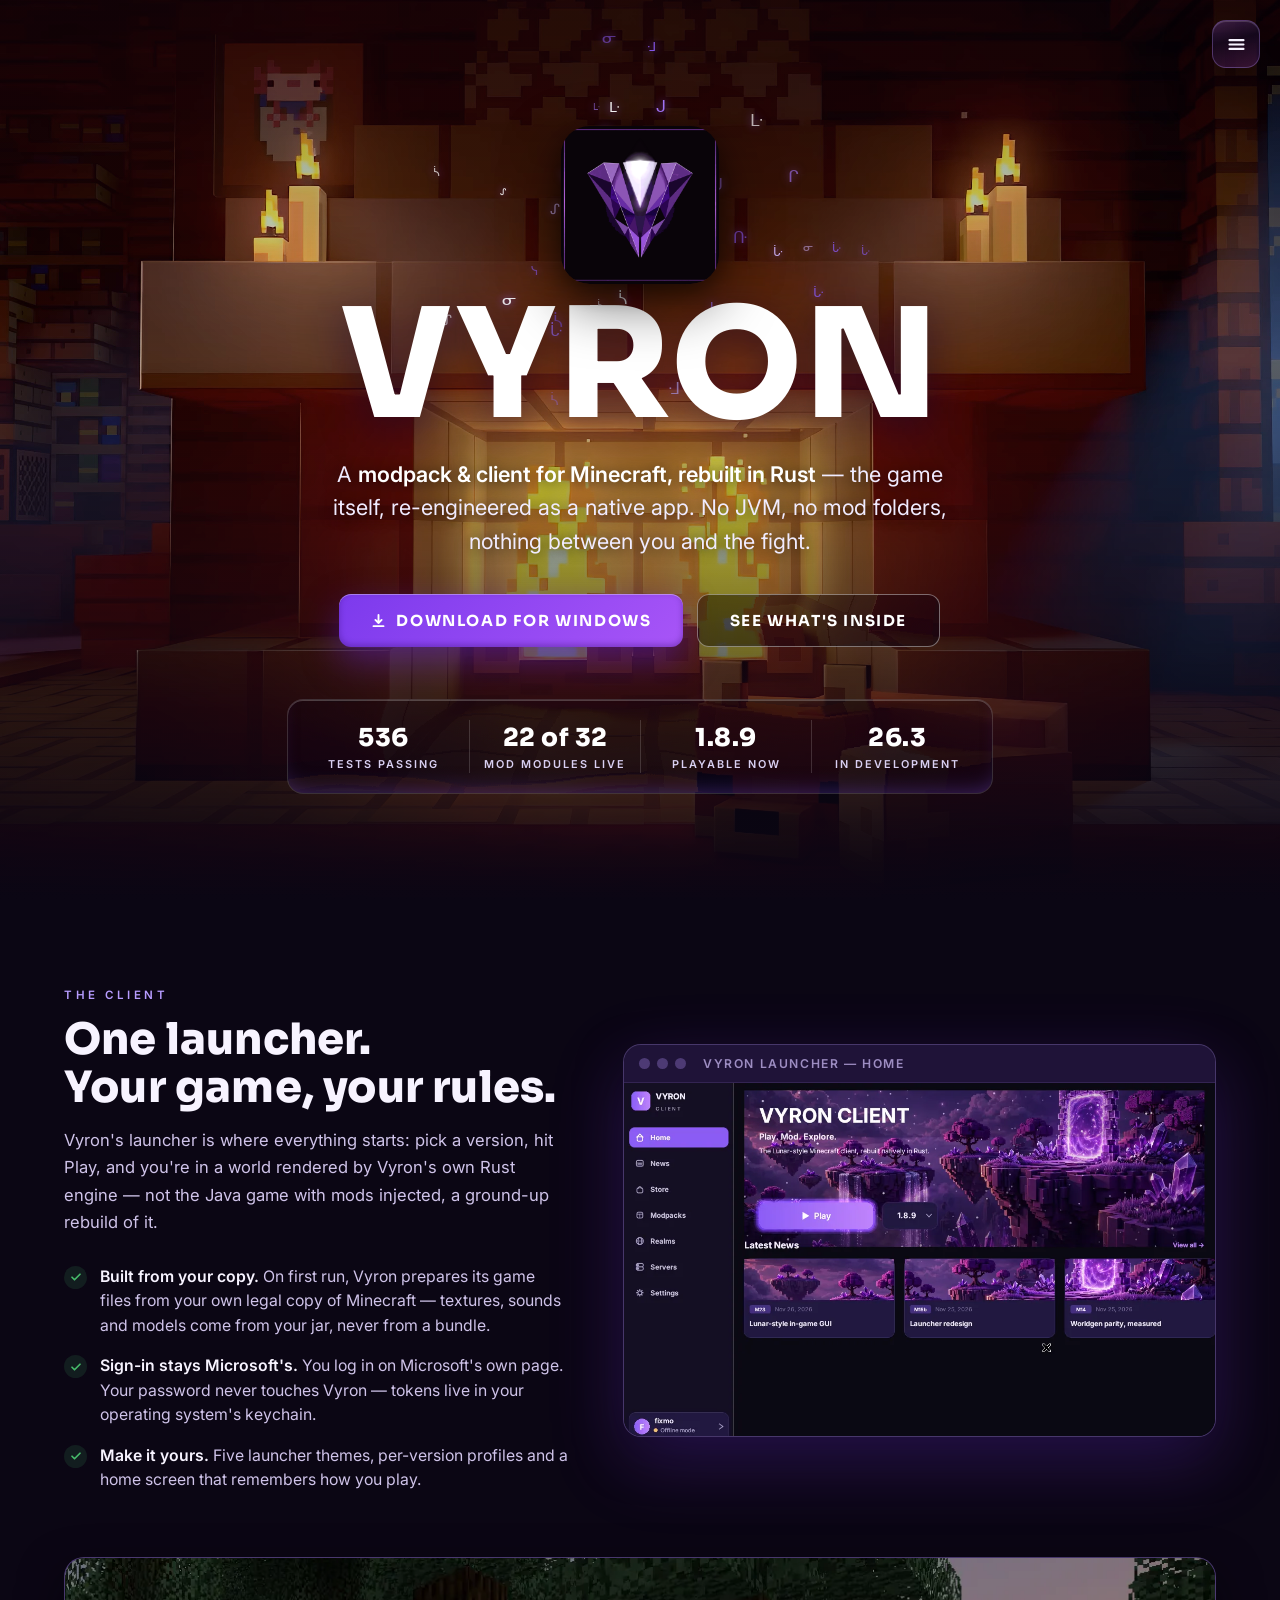
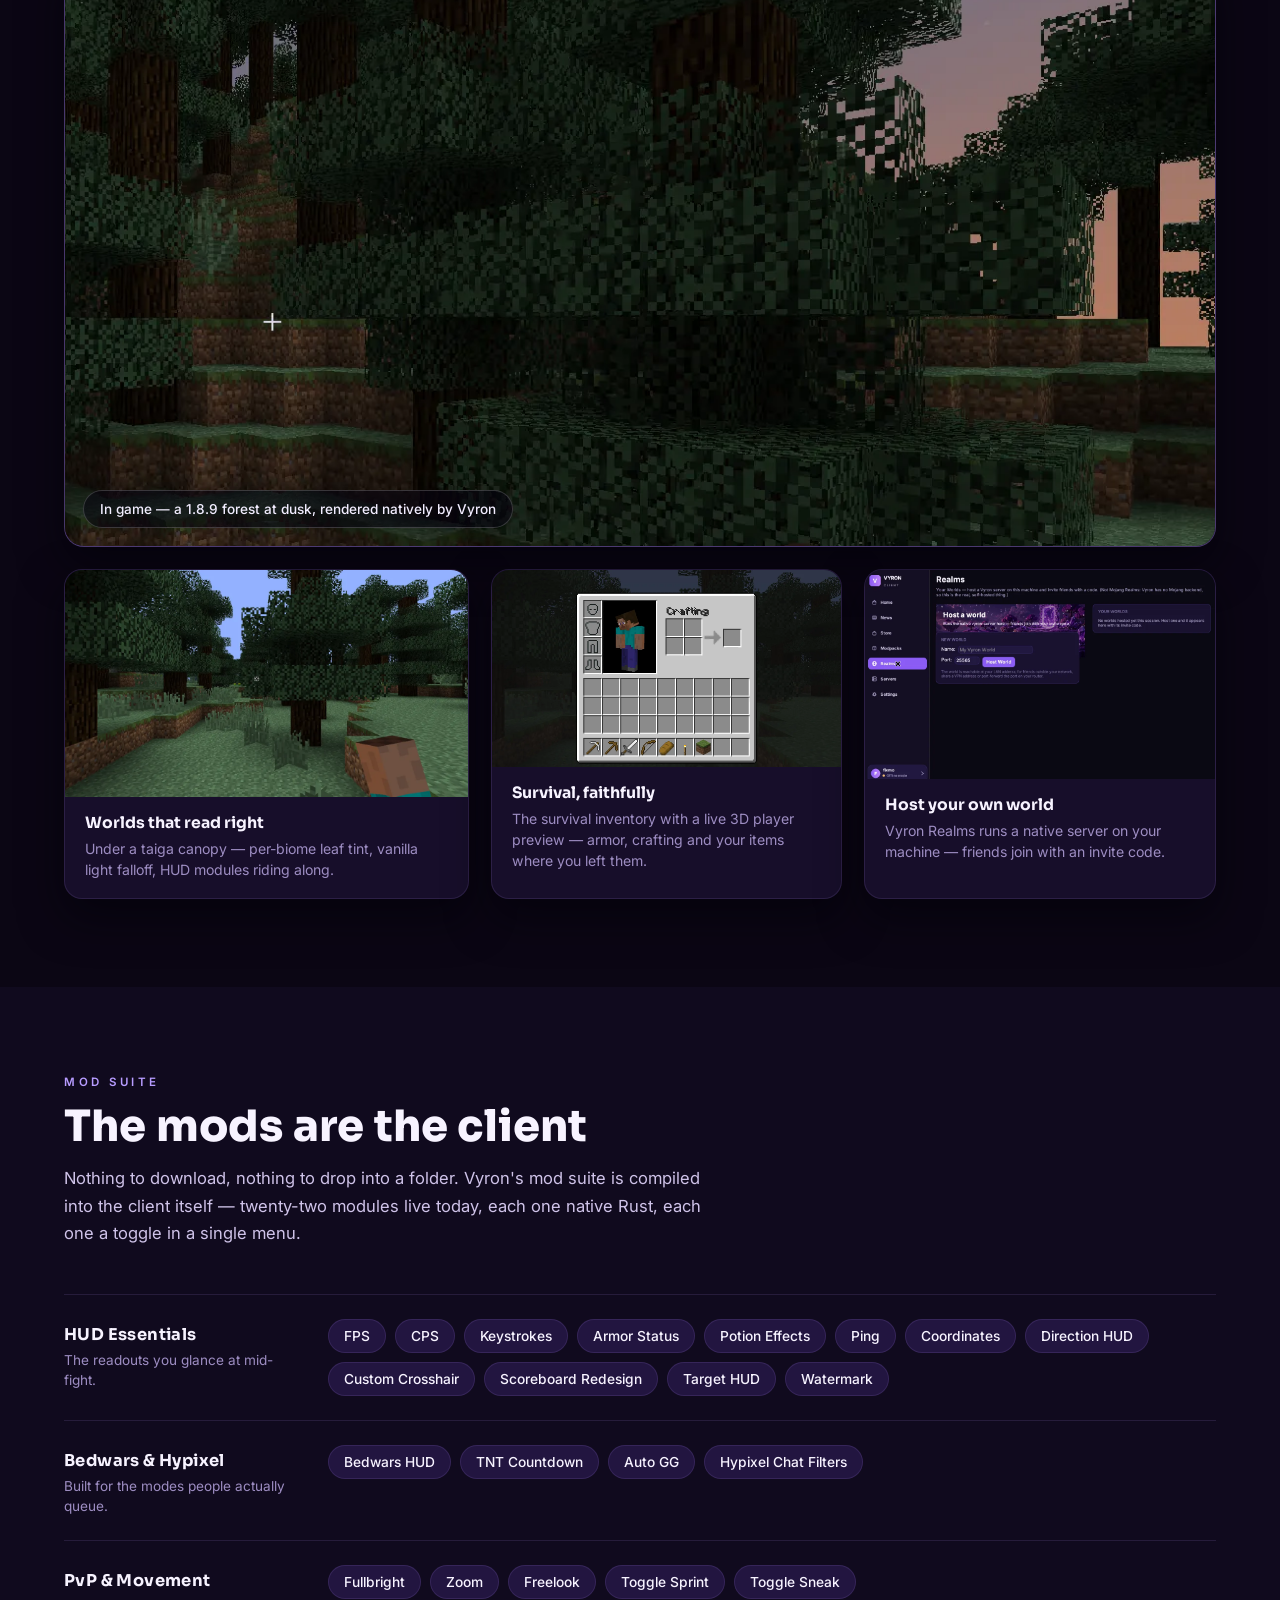
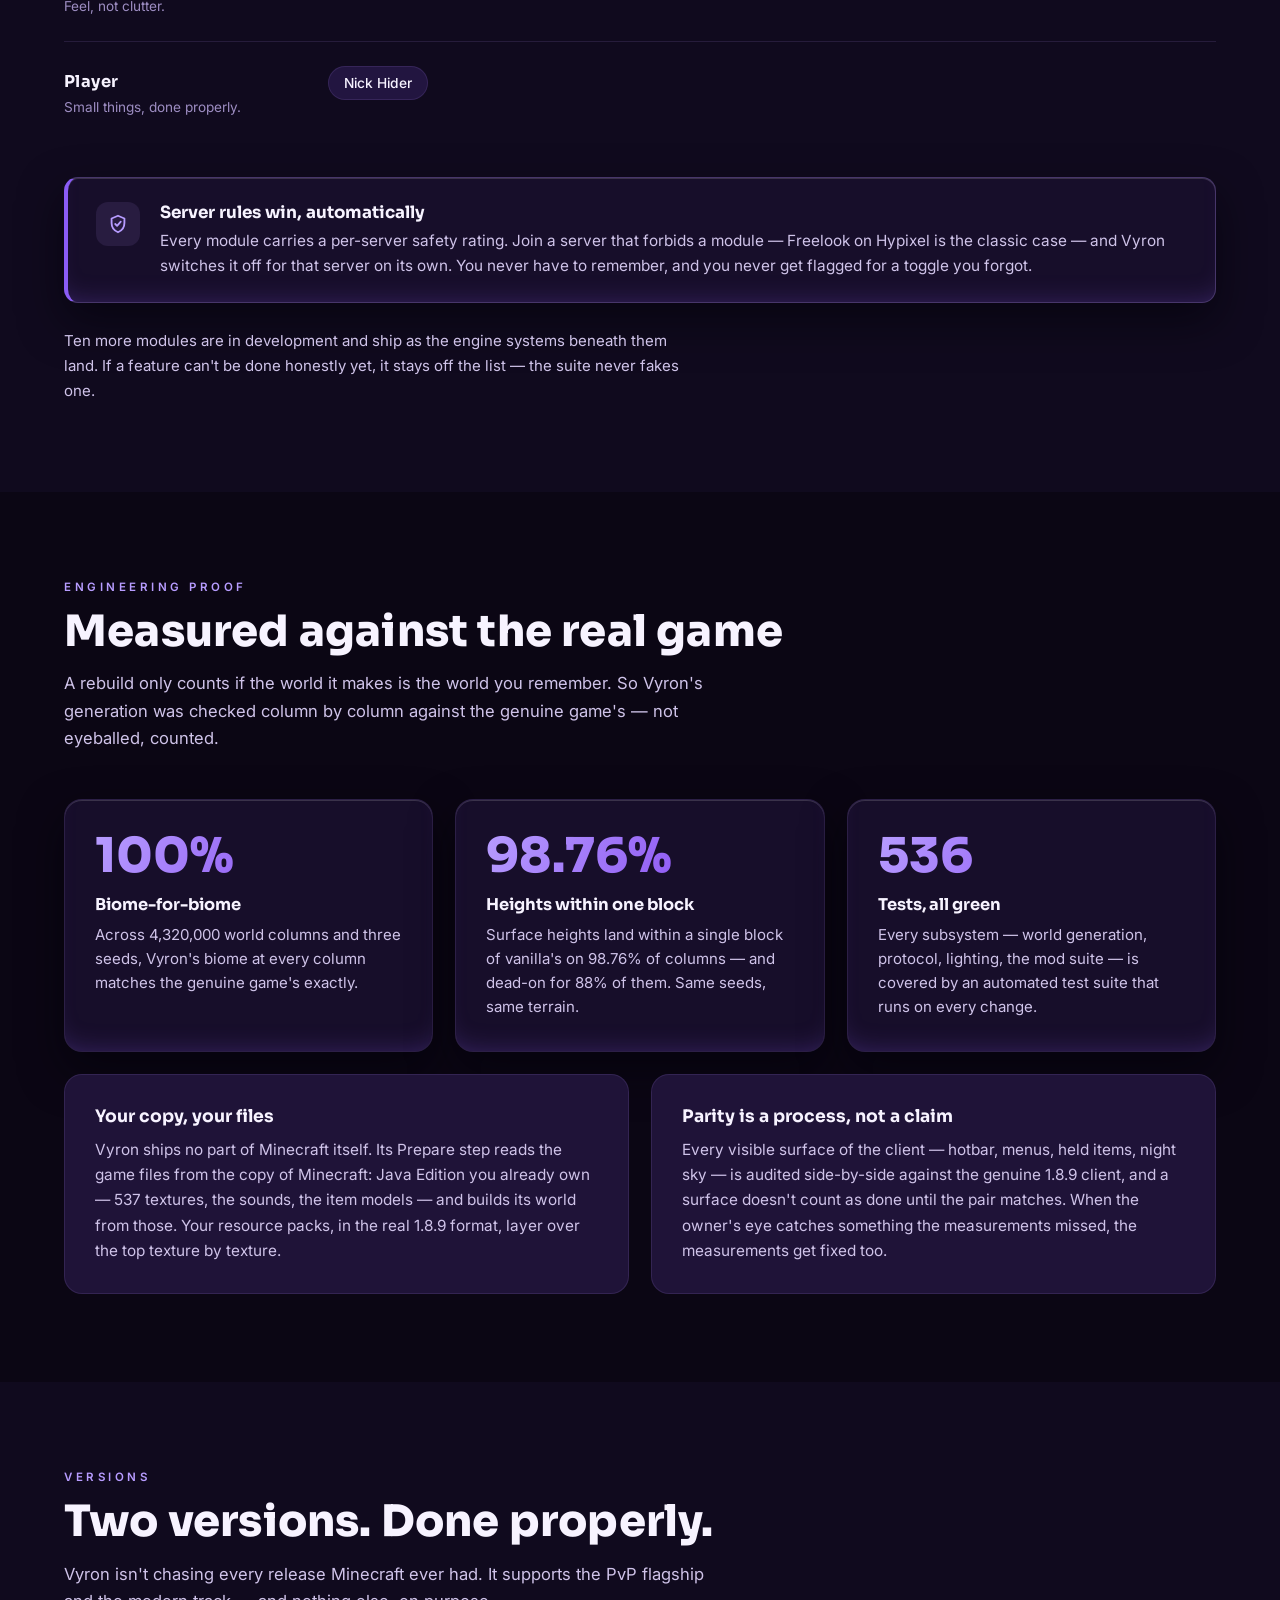
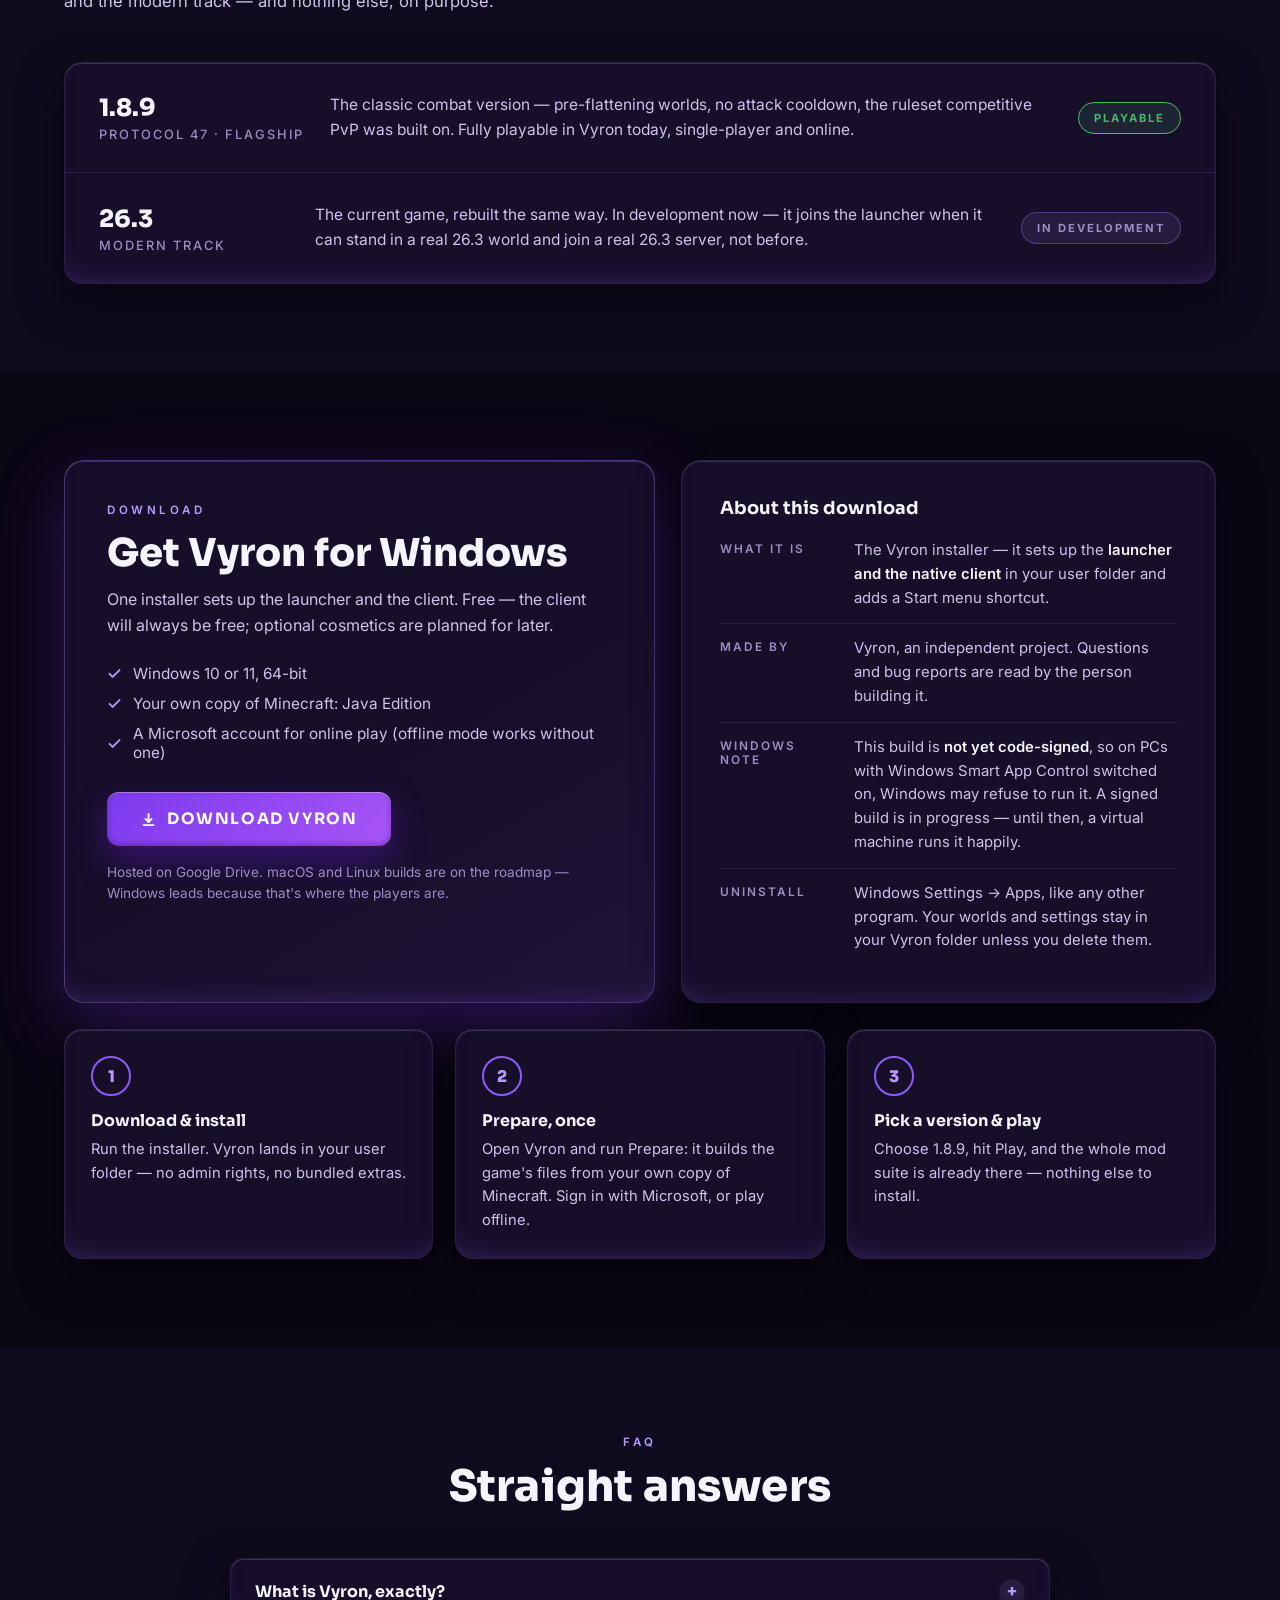
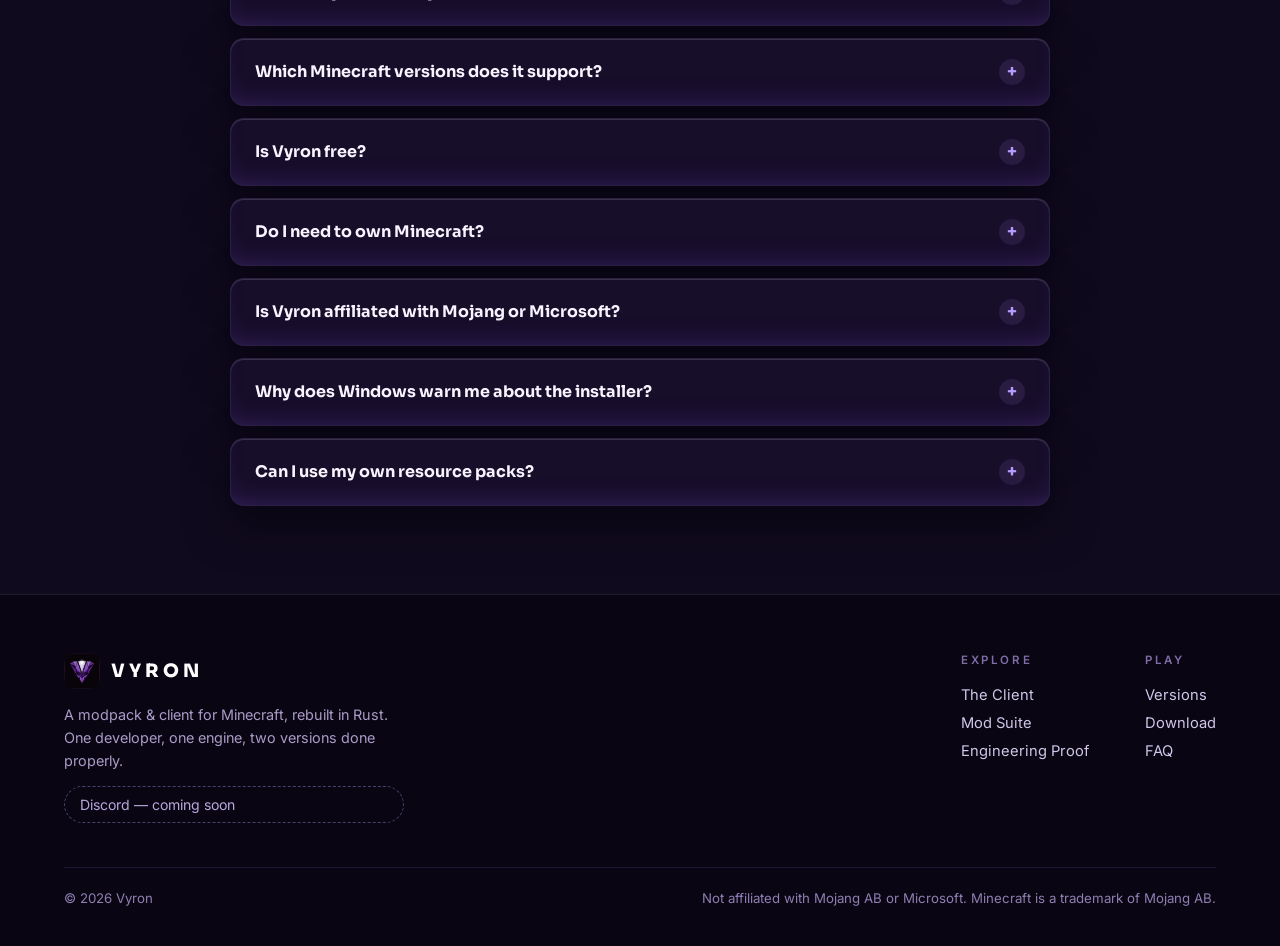
==== commit f6db1479: "Vyron website: hamburger-opened menu with mana particle-gather + sound, full-width layout, smoothnes" ====
--- a/vyron/index.html
+++ b/vyron/index.html
@@ -87,24 +87,29 @@
   [data-theme="light"] .theme-toggle .ic-sun{display:block}
   [data-theme="light"] .theme-toggle .ic-moon{display:none}
 
-  /* ---------- CURVED GLASS RAIL (docked right, mirrored curve) ----------
-     Frosted panel flush to the right edge; its LEFT edge is the concave
+  /* ---------- CURVED GLASS RAIL (right-side overlay, mirrored curve) ----------
+     Frosted panel that slides in from the right edge over a scrim when
+     the 3-line menu button is pressed; its LEFT edge is the concave
      curve (wide at top and bottom, pinched mid-height), drawn by an SVG
      clip on the glass layer plus a neon rim + glow tracing the same path.
-     Without SVG-clip support the glass falls back to a rounded rect. */
+     Without SVG-clip support the glass falls back to a rounded rect.
+     Closed = translated off-canvas + visibility hidden (after the slide);
+     .slow stretches the opening slide to the mana-gather duration so the
+     particle stream and the panel arrive together. */
   :root{--rail-w:300px}
-  .rail{position:fixed;top:0;right:0;bottom:0;width:var(--rail-w);z-index:300}
+  .rail{position:fixed;top:0;right:0;bottom:0;width:var(--rail-w);z-index:320;transform:translateX(112%);visibility:hidden;transition:transform .5s cubic-bezier(.22,.8,.24,1),visibility 0s linear .5s;will-change:transform}
+  .rail.open{transform:none;visibility:visible;transition:transform .55s cubic-bezier(.22,.8,.24,1),visibility 0s}
+  .rail.open.slow{transition:transform 1.05s cubic-bezier(.22,.8,.24,1),visibility 0s}
   .rail-glass{position:absolute;inset:0;background:var(--rail-fill);backdrop-filter:blur(18px) saturate(1.45);-webkit-backdrop-filter:blur(18px) saturate(1.45);border:1px solid var(--border2);border-right:none;border-radius:26px 0 0 26px}
   .has-railclip .rail-glass{clip-path:url(#railClip);border:none;border-radius:0}
   .rail-rim,.rail-glow{position:absolute;inset:0;width:100%;height:100%;display:none;pointer-events:none}
   .has-railclip .rail-rim,.has-railclip .rail-glow{display:block}
   .rail-glow{filter:blur(7px);opacity:.75}
-  .rail-in{position:relative;height:100%;display:flex;flex-direction:column;padding:24px 18px 20px 52px;overflow-y:auto;overflow-x:hidden;scrollbar-width:thin}
+  .rail-in{position:relative;height:100%;display:flex;flex-direction:column;padding:24px 18px 20px 52px;overflow-y:auto;overflow-x:hidden;scrollbar-width:thin;overscroll-behavior:contain}
   .rail-brand{display:flex;align-items:center;justify-content:space-between;gap:10px}
   .rail-brand .brand{display:flex;align-items:center;gap:11px}
   .rail-brand .brand .logo-art{width:36px;height:36px;border-radius:10px}
   .rail-brand .brand span{font-family:var(--font-head);font-weight:800;font-size:1.18rem;letter-spacing:4px;color:var(--text)}
-  .rail-close{display:none}
   .rail-status{display:flex;align-items:center;gap:12px;margin-top:24px;padding:13px;background:var(--iconbg);border:1px solid var(--border);border-radius:16px}
   .rail-status .logo-art{width:42px;height:42px;border-radius:12px;flex:none}
   .rs-name{font-family:var(--font-head);font-weight:700;font-size:.98rem;line-height:1.2}
@@ -143,20 +148,23 @@
   .btn-rail-dl:hover{transform:translateY(-1px);box-shadow:0 12px 28px rgba(124,58,237,.45),inset 0 1px 0 rgba(255,255,255,.35)}
   .rail-foot .theme-toggle{height:auto;width:46px;border-radius:11px}
 
-  /* ---------- MOBILE TOP BAR + RAIL OVERLAY ---------- */
+  /* ---------- MENU BUTTON, SCRIM, GATHER CANVAS + MOBILE TOP BAR ---------- */
   .topbar{display:none}
-  .nav-scrim{display:none}
+  .nav-scrim{display:block;position:fixed;inset:0;background:rgba(5,2,12,.55);opacity:0;pointer-events:none;transition:opacity .35s ease;z-index:310}
+  .nav-scrim.on{opacity:1;pointer-events:auto}
+  #gatherFx{position:fixed;inset:0;width:100%;height:100%;display:block;pointer-events:none;z-index:318}
+  .menu-fab{position:fixed;top:20px;right:20px;z-index:290;width:48px;height:48px;border-radius:14px;display:inline-flex;align-items:center;justify-content:center;background:var(--rail-fill);border:1px solid var(--border2);color:var(--text);backdrop-filter:blur(14px) saturate(1.45);-webkit-backdrop-filter:blur(14px) saturate(1.45);box-shadow:var(--shadow),inset 0 1px 0 var(--rim-hi);cursor:pointer;transition:transform .25s ease,opacity .3s ease}
+  .menu-fab:hover{transform:translateY(-1px)}
+  .menu-fab svg{width:21px;height:21px;display:block}
+  .menu-fab.hide{opacity:0;pointer-events:none;transform:translateY(-6px)}
   @media(max-width:1024px){
+    .menu-fab{display:none}
     .topbar{display:flex;align-items:center;justify-content:space-between;gap:12px;position:fixed;top:0;left:0;right:0;height:60px;padding:0 16px;z-index:120;background:var(--nav-solid);backdrop-filter:blur(12px);-webkit-backdrop-filter:blur(12px);border-bottom:1px solid var(--border)}
     .topbar .brand{display:flex;align-items:center;gap:10px}
     .topbar .brand .logo-art{width:32px;height:32px;border-radius:9px}
     .topbar .brand span{font-family:var(--font-head);font-weight:800;font-size:1.05rem;letter-spacing:3.5px}
     .top-actions{display:flex;gap:9px;align-items:center}
-    .rail{width:min(320px,88vw);transform:translateX(112%);transition:transform .45s cubic-bezier(.2,.7,.2,1);z-index:320}
-    .rail.open{transform:none}
-    .rail-close{display:inline-flex}
-    .nav-scrim{display:block;position:fixed;inset:0;background:rgba(5,2,12,.55);opacity:0;pointer-events:none;transition:opacity .3s;z-index:310}
-    .nav-scrim.on{opacity:1;pointer-events:auto}
+    .rail{width:min(320px,88vw)}
   }
 
   /* ---------- HERO ---------- */
@@ -339,13 +347,10 @@
   }
 
   /* ---------- RAIL LAYOUT + LIQUID GLASS (late rules, win on order) ----------
-     Desktop: full-bleed blocks keep their full-width border box (backgrounds
-     and the hero video run beneath the glass) while right padding equal to
-     the rail's width keeps every content box clear of it. */
+     The rail is an overlay at every width now, so content always spans
+     the full width — no rail-width padding anywhere; anchor targets just
+     keep a small scroll margin (a taller one under the mobile top bar). */
   section[id],div[id]{scroll-margin-top:30px}
-  @media(min-width:1025px){
-    .hero,section,footer{padding-right:var(--rail-w)}
-  }
   @media(max-width:1024px){
     section[id],div[id]{scroll-margin-top:78px}
   }
@@ -388,6 +393,11 @@
   </defs>
 </svg>
 
+<!-- ============ MENU BUTTON (floating, desktop) ============ -->
+<button class="menu-fab" id="menuBtnDesk" type="button" aria-haspopup="true" aria-expanded="false" aria-controls="railNav" aria-label="Open menu">
+  <svg viewBox="0 0 24 24" fill="none" stroke="currentColor" stroke-width="2.4" stroke-linecap="round" aria-hidden="true"><path d="M4 7h16M4 12h16M4 17h16"/></svg>
+</button>
+
 <!-- ============ MOBILE TOP BAR ============ -->
 <div class="topbar">
   <a class="brand" href="#top" aria-label="Vyron home"><span class="logo-art" role="img" aria-label="Vyron logo"></span><span>VYRON</span></a>
@@ -402,8 +412,9 @@
   </div>
 </div>
 <div class="nav-scrim" id="navScrim" aria-hidden="true"></div>
-
-<!-- ============ CURVED GLASS RAIL (right side) ============ -->
+<canvas id="gatherFx" aria-hidden="true"></canvas>
+
+<!-- ============ CURVED GLASS RAIL (right-side overlay) ============ -->
 <aside class="rail" id="railNav" aria-label="Site navigation">
   <div class="rail-glass" aria-hidden="true"></div>
   <svg class="rail-glow" viewBox="0 0 300 1000" preserveAspectRatio="none" aria-hidden="true"><path d="M300 0 L55.5 0 C22.5 4 8.4 30 10.5 90 C16.5 240 40.5 360 40.5 500 C40.5 640 16.5 760 10.5 910 C8.4 970 22.5 996 55.5 1000 L300 1000" fill="none" style="stroke:var(--accent-hi)" stroke-width="3" vector-effect="non-scaling-stroke"/></svg>
@@ -784,8 +795,11 @@
     });
   })();
 
-  /* ---------- Curved rail: glass capability detection, mobile overlay,
-     submenu toggle and scroll-spy ---------- */
+  /* ---------- Curved rail: glass capability detection, overlay
+     open/close, submenu toggle and scroll-spy. Opening plays the
+     mana-gather: glyph/dust particles stream from the hero gem logo
+     to the panel's curved edge while a soft synthesized charge tone
+     rises for exactly the same duration. ---------- */
   (function () {
     var root = document.documentElement;
     var probe = document.createElement('div');
@@ -797,18 +811,197 @@
 
     var rail = document.getElementById('railNav');
     if (!rail) return;
-    var openBtn = document.getElementById('menuBtn');
+    var openBtns = [];
+    ['menuBtn', 'menuBtnDesk'].forEach(function (id) {
+      var b = document.getElementById(id);
+      if (b) openBtns.push(b);
+    });
+    var fab = document.getElementById('menuBtnDesk');
     var closeBtn = document.getElementById('railClose');
     var scrim = document.getElementById('navScrim');
+    var reduced = window.matchMedia('(prefers-reduced-motion: reduce)').matches;
+    var GATHER_MS = 1050;
+    var lastBtn = null, slowTimer = null;
+
+    /* ----- Mana-gather sound: a rising shimmer synthesized live with
+       Web Audio (no audio file). Three detuned partials glide up an
+       octave through a sweeping lowpass, swelling and decaying inside
+       exactly the gather duration, with one soft high bell as the
+       mana lands. Started from the click handler, so the browser's
+       autoplay policy is satisfied by the user's gesture. ----- */
+    var manaSound = (function () {
+      var ac = null;
+      function play(dur) {
+        try {
+          var pref = null;
+          try { pref = localStorage.getItem('vyron-sound'); } catch (e) {}
+          if (pref === 'off') return;
+          var AC = window.AudioContext || window.webkitAudioContext;
+          if (!AC) return;
+          if (!ac) ac = new AC();
+          if (ac.state === 'suspended') { var rp = ac.resume(); if (rp && rp.catch) rp.catch(function () {}); }
+          var t0 = ac.currentTime + 0.02;
+          var out = ac.createGain();
+          out.gain.setValueAtTime(0.0001, t0);
+          out.gain.exponentialRampToValueAtTime(0.13, t0 + dur * 0.4);
+          out.gain.exponentialRampToValueAtTime(0.0001, t0 + dur);
+          var flt = ac.createBiquadFilter();
+          flt.type = 'lowpass'; flt.Q.value = 0.8;
+          flt.frequency.setValueAtTime(700, t0);
+          flt.frequency.exponentialRampToValueAtTime(2600, t0 + dur * 0.85);
+          flt.connect(out); out.connect(ac.destination);
+          function voice(type, f0, f1, g, detune) {
+            var o = ac.createOscillator(), og = ac.createGain();
+            o.type = type;
+            o.frequency.setValueAtTime(f0, t0);
+            o.frequency.exponentialRampToValueAtTime(f1, t0 + dur * 0.9);
+            o.detune.value = detune || 0;
+            og.gain.value = g;
+            o.connect(og); og.connect(flt);
+            o.start(t0); o.stop(t0 + dur + 0.05);
+          }
+          voice('sine', 392, 784, 0.5, 0);            /* G4 -> G5 fundamental */
+          voice('sine', 587.33, 1174.66, 0.22, 3);    /* the fifth above */
+          voice('triangle', 783.99, 1567.98, 0.10, 5); /* sparkle octave */
+          var bt = t0 + dur * 0.88;
+          var bo = ac.createOscillator(), bg = ac.createGain();
+          bo.type = 'sine'; bo.frequency.value = 1567.98;
+          bg.gain.setValueAtTime(0.0001, bt);
+          bg.gain.exponentialRampToValueAtTime(0.045, bt + 0.03);
+          bg.gain.exponentialRampToValueAtTime(0.0001, bt + 0.3);
+          bo.connect(bg); bg.connect(ac.destination);
+          bo.start(bt); bo.stop(bt + 0.35);
+        } catch (e) {}
+      }
+      return { play: play };
+    })();
+
+    /* ----- Particle gather: particles burst from the hero gem logo
+       (screen centre at the top of the page) and stream along easing
+       arcs into the panel's curved left edge, arriving as the panel
+       finishes its .slow slide — the mana "becomes" the menu. Canvas,
+       transform-free compositing, capped DPR, runs only while opening. ----- */
+    var gatherCv = document.getElementById('gatherFx');
+    var gtx = gatherCv ? gatherCv.getContext('2d') : null;
+    var gRaf = null, gParts = [], gT0 = 0;
+    var GCOL = ['#d3b8ff', '#a678ff', '#ffffff', '#8b5cf6', '#c4a8ff'];
+    var GGLYPH = 'ᔑᒷᓵᒋᒍᒲᓭᓂᒟᑚ';
+    function gatherStop() {
+      if (gRaf) cancelAnimationFrame(gRaf);
+      gRaf = null; gParts = [];
+      if (gtx) gtx.clearRect(0, 0, gatherCv.width, gatherCv.height);
+    }
+    function gatherFrame(now) {
+      var t = (now - gT0) / GATHER_MS;
+      if (t >= 1) { gatherStop(); return; }
+      var W = window.innerWidth, H = window.innerHeight;
+      gtx.clearRect(0, 0, W, H);
+      gtx.textAlign = 'center'; gtx.textBaseline = 'middle';
+      for (var i = 0; i < gParts.length; i++) {
+        var p = gParts[i];
+        var lt = (t - p.delay) / (1 - p.delay);
+        if (lt <= 0) continue;
+        lt = Math.min(1, lt);
+        var e = lt < 0.5 ? 4 * lt * lt * lt : 1 - Math.pow(-2 * lt + 2, 3) / 2; /* easeInOutCubic: leaves the logo gently, streams, settles into the panel */
+        var x = p.sx + (p.tx - p.sx) * e;
+        var y = p.sy + (p.ty - p.sy) * e + Math.sin(e * Math.PI) * p.bow;
+        var a = lt < 0.12 ? lt / 0.12 : (lt > 0.8 ? (1 - lt) / 0.2 : 1);
+        gtx.globalAlpha = Math.max(0, Math.min(1, a)) * 0.95;
+        gtx.fillStyle = p.c;
+        if (p.glyph) {
+          gtx.font = p.size + 'px sans-serif';
+          gtx.fillText(p.glyph, x, y);
+        } else {
+          gtx.beginPath();
+          gtx.arc(x, y, p.size, 0, 6.2832);
+          gtx.fill();
+        }
+      }
+      gtx.globalAlpha = 1;
+      gRaf = requestAnimationFrame(gatherFrame);
+    }
+    function gatherBurst() {
+      if (!gtx) return;
+      gatherStop();
+      var W = window.innerWidth, H = window.innerHeight;
+      var DPR = Math.min(window.devicePixelRatio || 1, 1.5);
+      gatherCv.width = Math.round(W * DPR);
+      gatherCv.height = Math.round(H * DPR);
+      gtx.setTransform(DPR, 0, 0, DPR, 0, 0);
+      /* Origin: the hero gem logo's centre, clamped into the viewport
+         for when the button is pressed further down the page. */
+      var ox = W / 2, oy = Math.round(H * 0.3);
+      var logo = document.getElementById('heroLogo3d');
+      if (logo) {
+        var r = logo.getBoundingClientRect();
+        ox = r.left + r.width / 2; oy = r.top + r.height / 2;
+      }
+      ox = Math.max(30, Math.min(W - 30, ox));
+      oy = Math.max(30, Math.min(H - 30, oy));
+      /* Targets: points just inside the panel's curved left edge —
+         the clip path bows from ~8px at the ends to ~40px mid-height. */
+      var rw = rail.offsetWidth || 300;
+      var edgeX = W - rw;
+      var N = W < 700 ? 60 : 96;
+      gParts = [];
+      for (var i = 0; i < N; i++) {
+        var f = Math.random();
+        var curveX = 8 + 34 * Math.pow(Math.sin(Math.PI * f), 1.15);
+        var glyph = Math.random() < 0.22;
+        gParts.push({
+          sx: ox + (Math.random() - 0.5) * 40,
+          sy: oy + (Math.random() - 0.5) * 40,
+          tx: edgeX + curveX + 6 + Math.random() * 30,
+          ty: 24 + f * (H - 48),
+          delay: Math.random() * 0.22,
+          bow: (Math.random() - 0.5) * 46,
+          size: glyph ? 10 + Math.random() * 7 : 1.4 + Math.random() * 2.4,
+          glyph: glyph ? GGLYPH[Math.floor(Math.random() * GGLYPH.length)] : null,
+          c: GCOL[Math.floor(Math.random() * GCOL.length)]
+        });
+      }
+      gT0 = performance.now();
+      gRaf = requestAnimationFrame(gatherFrame);
+    }
+
     function isOpen() { return rail.classList.contains('open'); }
-    function open() { rail.classList.add('open'); if (scrim) scrim.classList.add('on'); if (openBtn) openBtn.setAttribute('aria-expanded', 'true'); }
-    function close() { rail.classList.remove('open'); if (scrim) scrim.classList.remove('on'); if (openBtn) openBtn.setAttribute('aria-expanded', 'false'); }
-    if (openBtn) openBtn.addEventListener('click', function () { isOpen() ? close() : open(); });
+    function setExpanded(v) {
+      openBtns.forEach(function (b) { b.setAttribute('aria-expanded', v ? 'true' : 'false'); });
+    }
+    function open(fromBtn) {
+      lastBtn = fromBtn || lastBtn;
+      if (!reduced) {
+        rail.classList.add('slow');
+        clearTimeout(slowTimer);
+        slowTimer = setTimeout(function () { rail.classList.remove('slow'); }, GATHER_MS + 80);
+      }
+      rail.classList.add('open');
+      if (scrim) scrim.classList.add('on');
+      if (fab) fab.classList.add('hide');
+      setExpanded(true);
+      document.body.style.overflow = 'hidden';
+      if (!reduced) { gatherBurst(); manaSound.play(GATHER_MS / 1000); }
+    }
+    function close() {
+      rail.classList.remove('open');
+      if (scrim) scrim.classList.remove('on');
+      if (fab) fab.classList.remove('hide');
+      setExpanded(false);
+      document.body.style.overflow = '';
+      gatherStop();
+    }
+    openBtns.forEach(function (b) {
+      b.addEventListener('click', function () { isOpen() ? close() : open(b); });
+    });
     if (closeBtn) closeBtn.addEventListener('click', close);
     if (scrim) scrim.addEventListener('click', close);
-    rail.addEventListener('click', function (e) { if (e.target.closest('a') && window.innerWidth <= 1024) close(); });
+    rail.addEventListener('click', function (e) { if (e.target.closest('a')) close(); });
     document.addEventListener('keydown', function (e) {
-      if (e.key === 'Escape' && isOpen()) { close(); if (openBtn) openBtn.focus(); }
+      if (e.key === 'Escape' && isOpen()) {
+        close();
+        var b = lastBtn || openBtns[0];
+        if (b) b.focus();
+      }
     });
 
     var chev = document.getElementById('clientChev');
